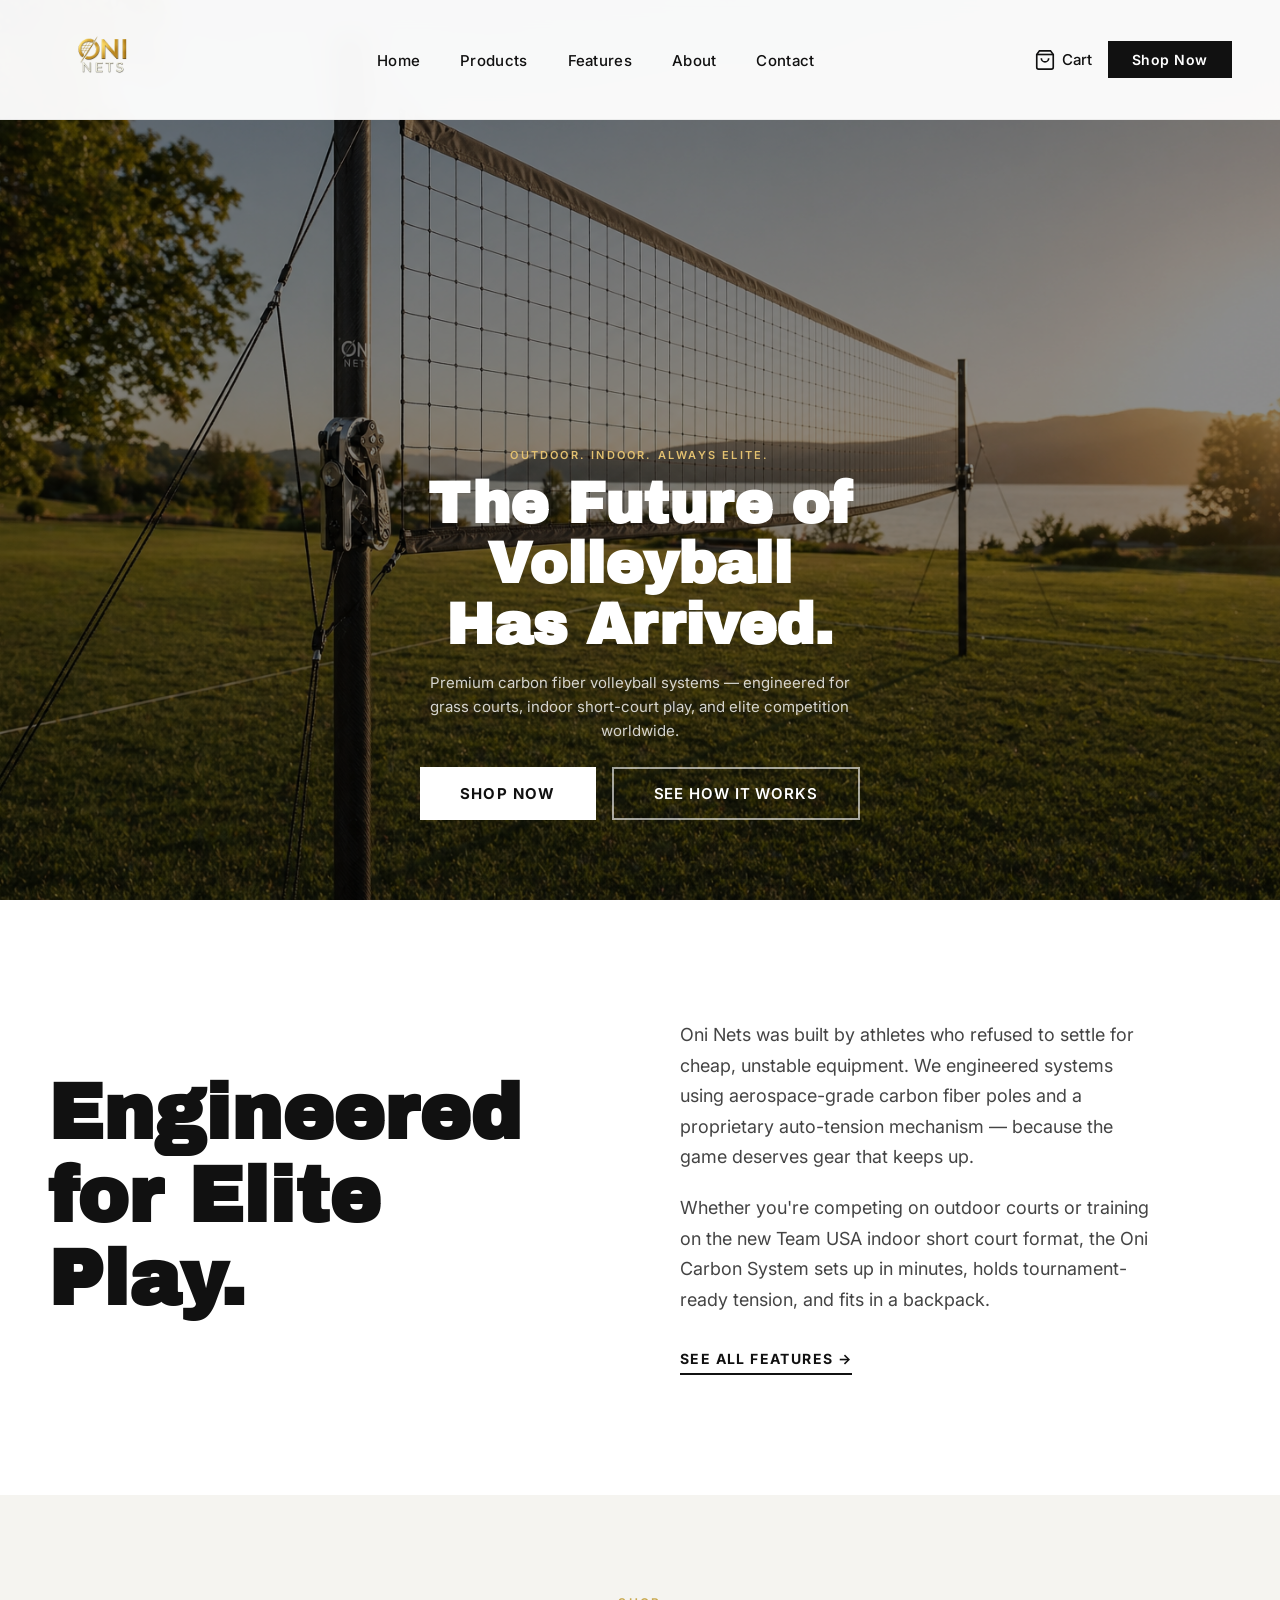
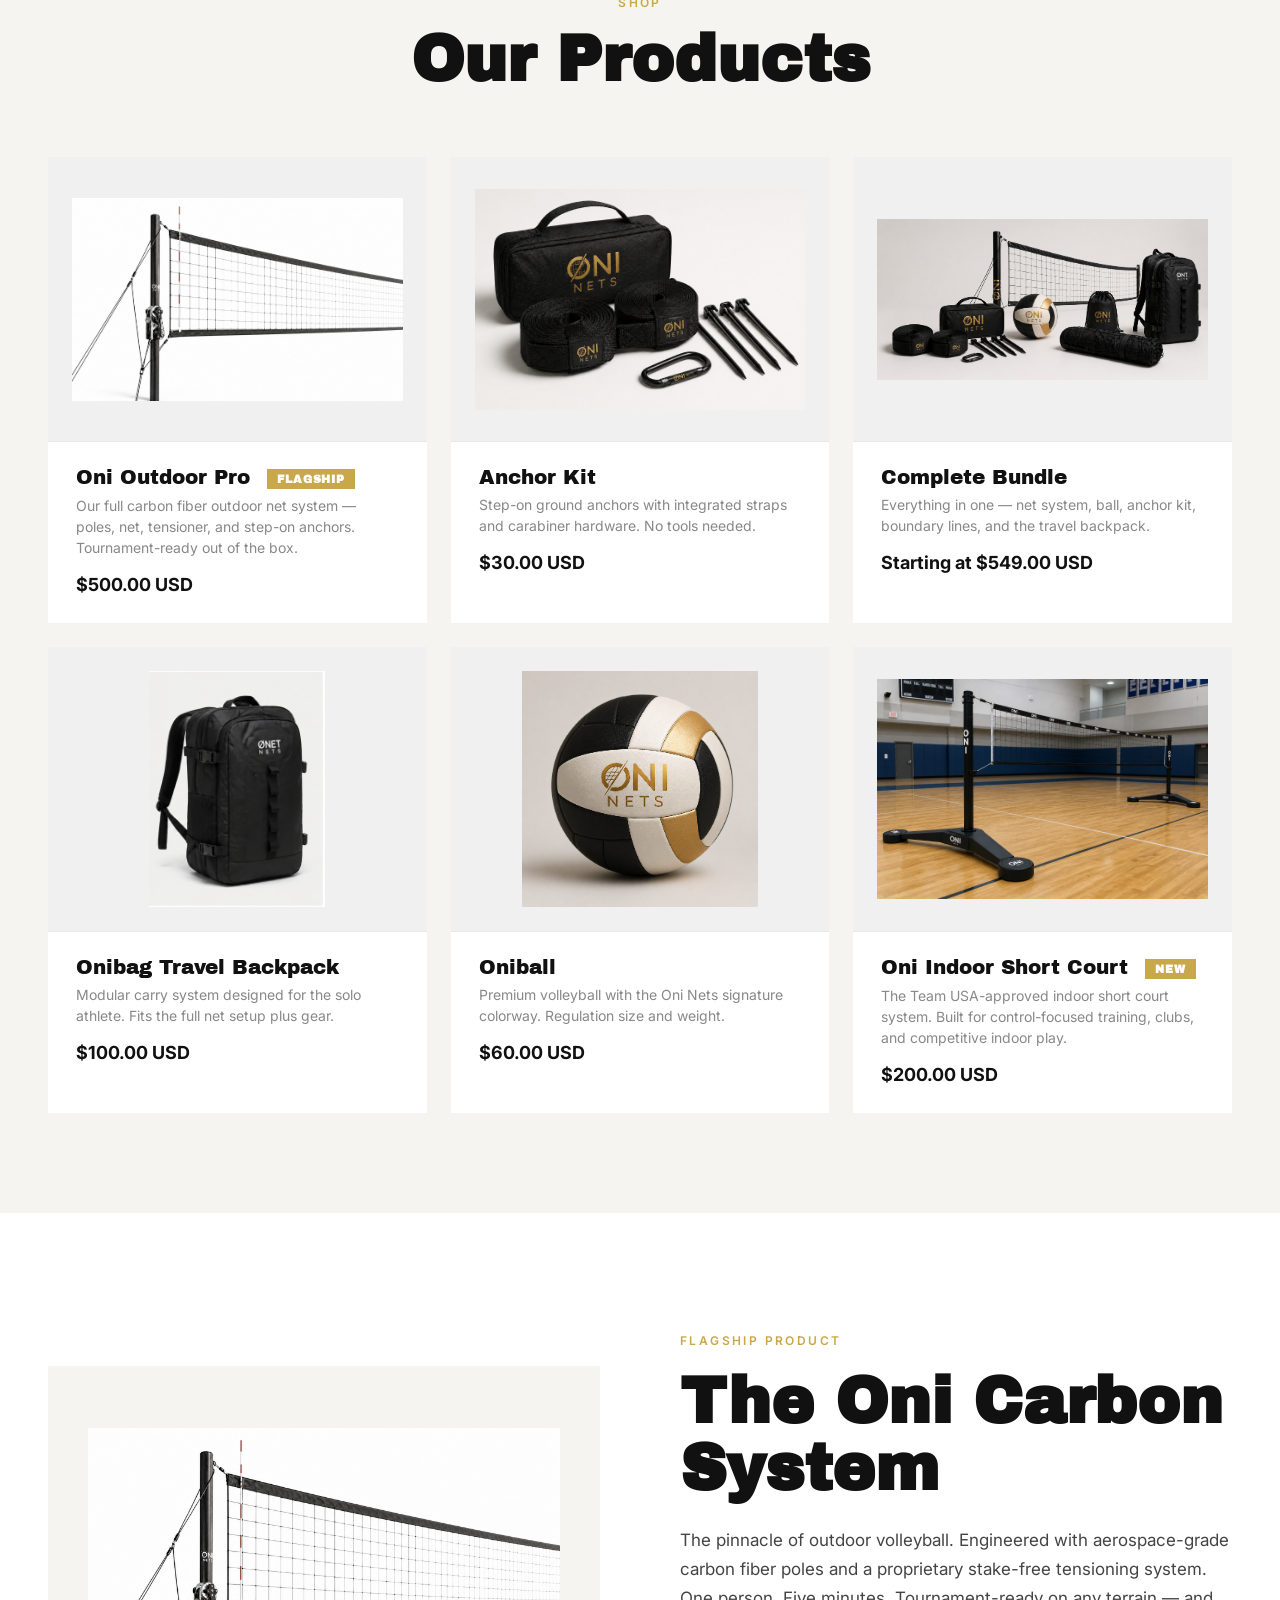
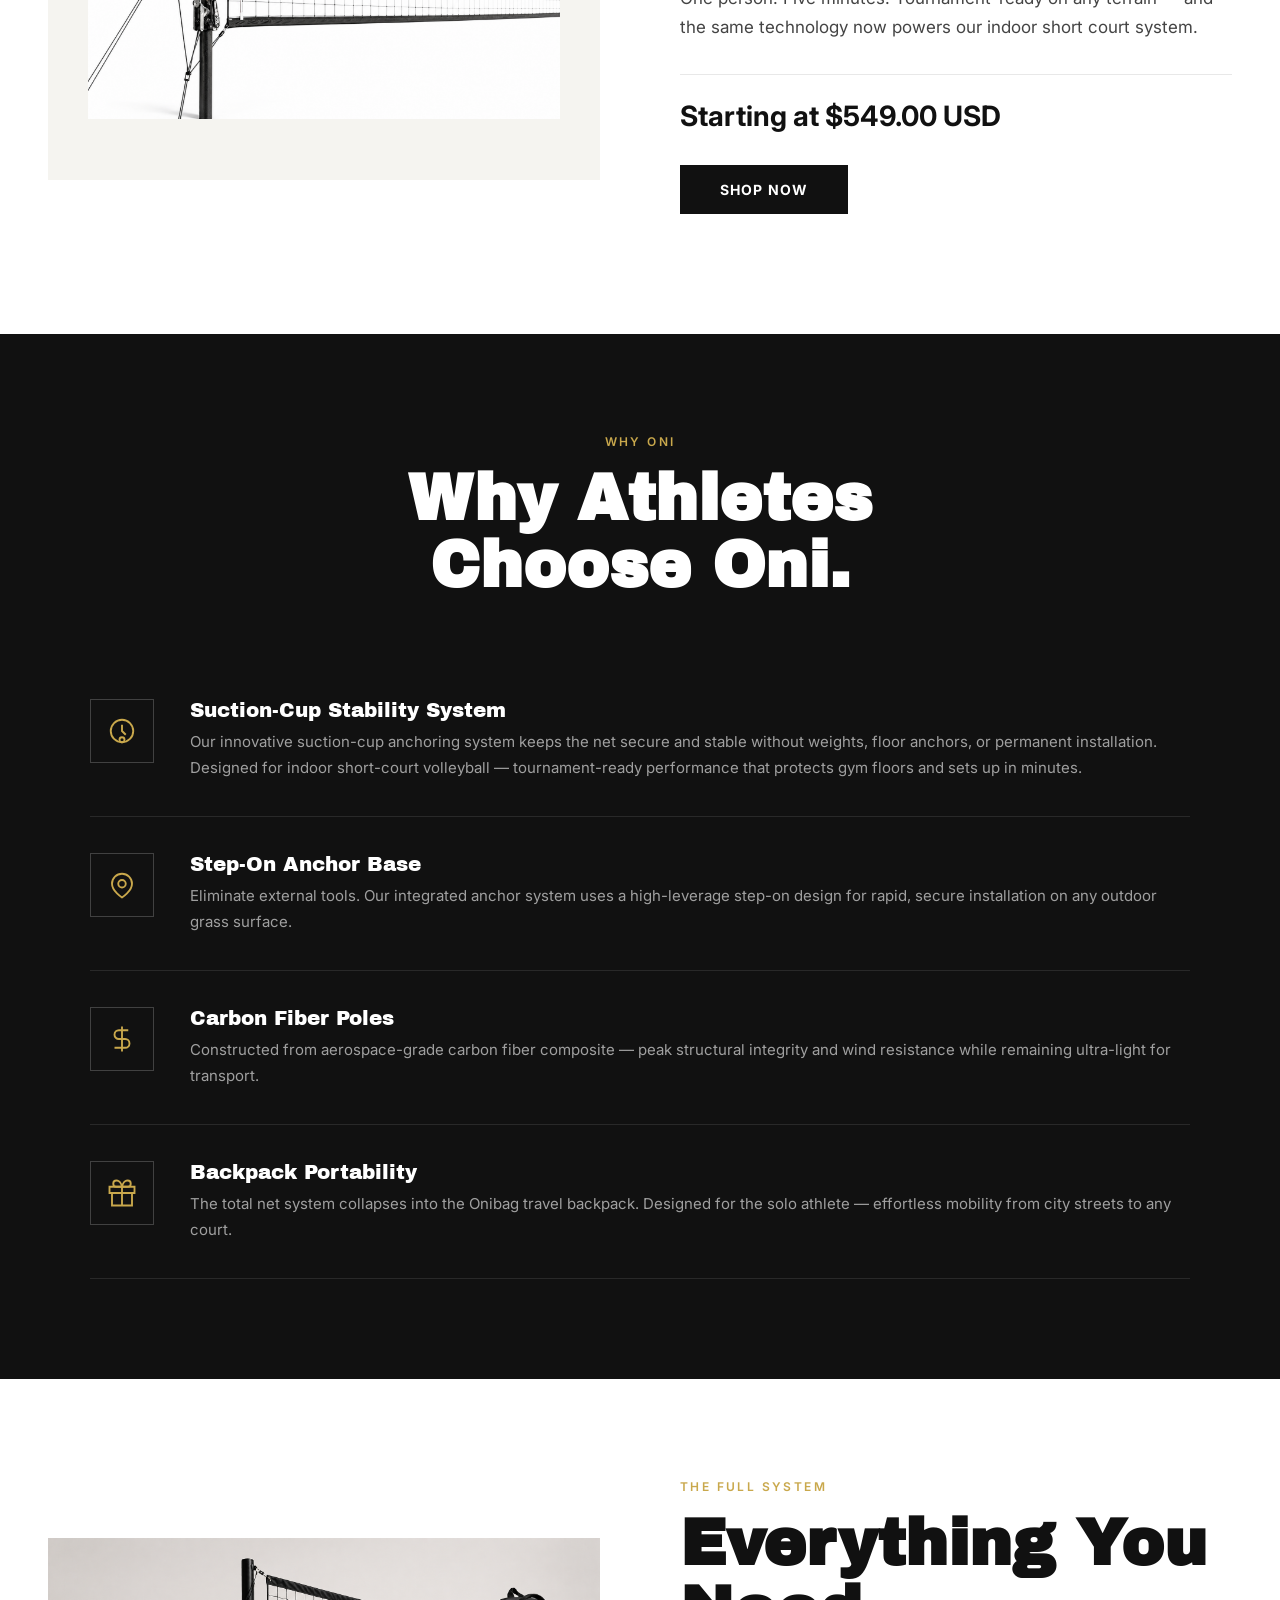
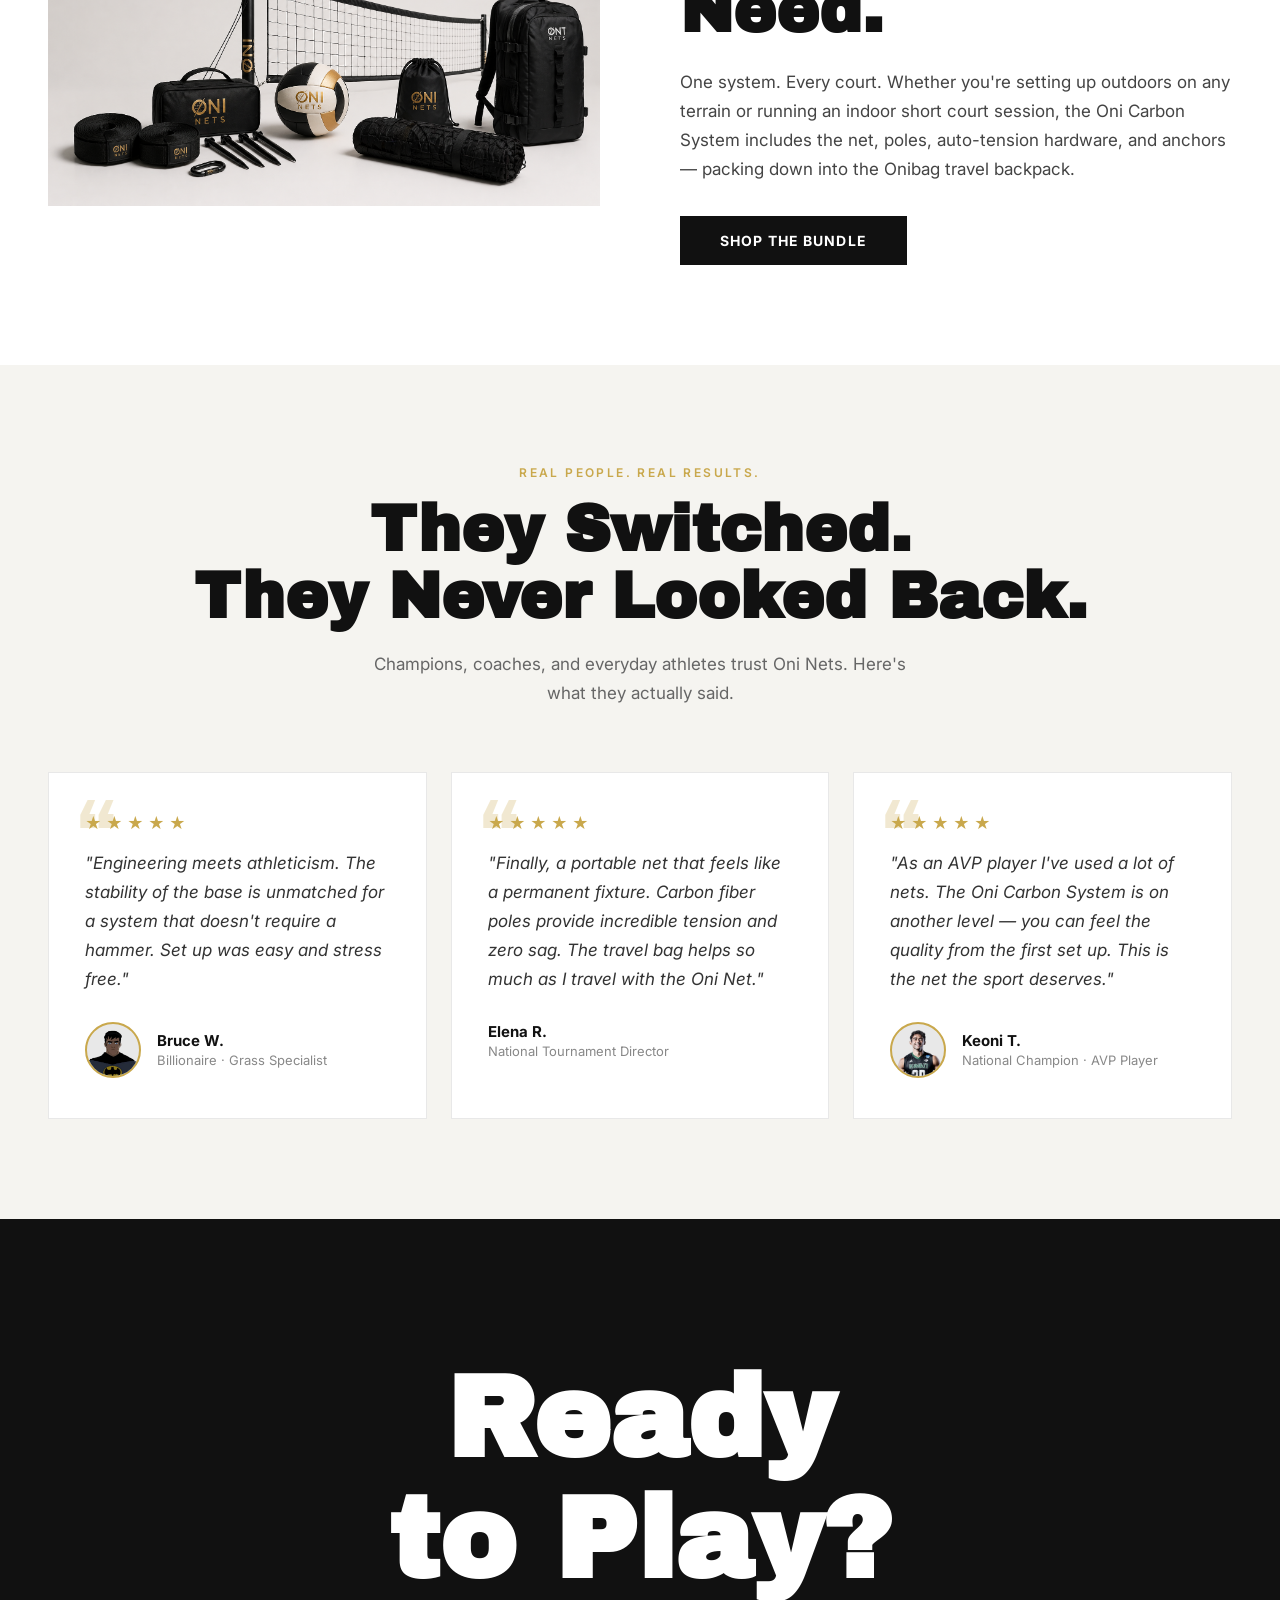
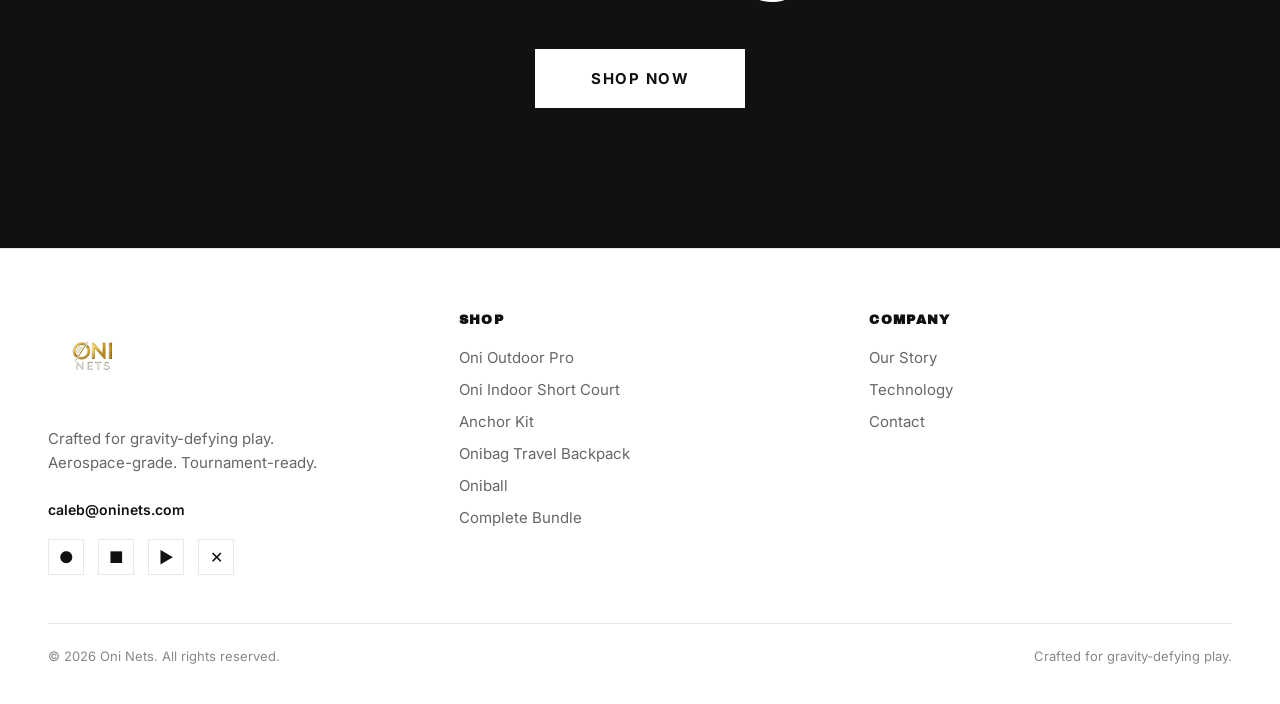
==== index.html @ f2344c0b "clean website upload" ====
<!DOCTYPE html>
<html lang="en">
<head>
  <meta charset="UTF-8" />
  <meta name="viewport" content="width=device-width, initial-scale=1.0" />
  <title>Oni Nets — Elite Volleyball Systems</title>
  <link rel="preconnect" href="https://fonts.googleapis.com" />
  <link rel="preconnect" href="https://fonts.gstatic.com" crossorigin />
  <link href="https://fonts.googleapis.com/css2?family=Archivo+Black&family=Inter:wght@400;500;600&display=swap" rel="stylesheet" />
  <style>
    *, *::before, *::after { box-sizing: border-box; margin: 0; padding: 0; }

    :root {
      --black: #111111;
      --white: #ffffff;
      --off-white: #f5f4f0;
      --gold: #c9a84c;
      --gold-light: #e2c070;
      --gray: #888888;
      --light-gray: #e8e8e8;
    }

    html { scroll-behavior: smooth; }

    body {
      font-family: 'Inter', sans-serif;
      background: var(--white);
      color: var(--black);
      overflow-x: hidden;
    }

    /* ── TYPOGRAPHY ── */
    .display {
      font-family: 'Archivo Black', sans-serif;
      line-height: 1.05;
      letter-spacing: 0em;
    }

    /* ── NAV ── */
    nav {
      position: fixed;
      top: 0; left: 0; right: 0;
      z-index: 100;
      display: flex;
      align-items: center;
      justify-content: space-between;
      padding: 0 48px;
      height: 120px;
      background: rgba(255,255,255,0.96);
      backdrop-filter: blur(12px);
      border-bottom: 1px solid rgba(0,0,0,0.06);
    }

    .nav-logo img {
      height: 110px;
      width: auto;
    }

    .nav-links {
      display: flex;
      gap: 40px;
      list-style: none;
    }

    .nav-links a {
      font-family: 'Inter', sans-serif;
      font-size: 15px;
      font-weight: 500;
      text-decoration: none;
      color: var(--black);
      letter-spacing: 0.02em;
      transition: color 0.2s;
    }

    .nav-links a:hover { color: var(--gold); }

    .nav-actions {
      display: flex;
      align-items: center;
      gap: 16px;
    }

    .nav-cta {
      display: inline-flex;
      align-items: center;
      justify-content: center;
      padding: 10px 24px;
      background: var(--black);
      color: var(--white);
      font-family: 'Inter', sans-serif;
      font-size: 14px;
      font-weight: 600;
      text-decoration: none;
      letter-spacing: 0.04em;
      transition: background 0.2s, color 0.2s;
    }

    .nav-cta:hover { background: var(--gold); color: var(--black); }

    /* ── HERO ── */
    .hero {
      position: relative;
      height: 100vh;
      min-height: 600px;
      display: flex;
      flex-direction: column;
      align-items: center;
      justify-content: flex-end;
      text-align: center;
      overflow: hidden;
      padding-bottom: 80px;
      padding-top: 20px;
    }

    .hero-bg {
      position: absolute;
      inset: 0;
      background-image: url('images/hero.png');
      background-size: cover;
      background-position: center 30%;
      filter: brightness(0.55);
    }

    .hero-content {
      position: relative;
      z-index: 2;
      padding: 0 24px;
      max-width: 900px;
    }

    .hero-eyebrow {
      font-family: 'Inter', sans-serif;
      font-size: 11px;
      font-weight: 600;
      letter-spacing: 0.2em;
      text-transform: uppercase;
      color: var(--gold-light);
      margin-bottom: 12px;
    }

    .hero-title {
      font-size: clamp(36px, 4.5vw, 64px);
      color: var(--white);
      margin-bottom: 16px;
      line-height: 1.05;
    }

    .hero-sub {
      font-size: 15px;
      color: rgba(255,255,255,0.8);
      font-weight: 400;
      max-width: 440px;
      margin: 0 auto 24px;
      line-height: 1.6;
    }

    .hero-cta {
      display: inline-flex;
      align-items: center;
      gap: 10px;
      padding: 15px 40px;
      background: var(--white);
      color: var(--black);
      font-family: 'Inter', sans-serif;
      font-size: 15px;
      font-weight: 700;
      text-decoration: none;
      letter-spacing: 0.08em;
      text-transform: uppercase;
      transition: background 0.2s, color 0.2s;
    }

    .hero-cta:hover { background: var(--gold); color: var(--white); }

    .hero-ctas {
      display: flex;
      gap: 16px;
      justify-content: center;
      flex-wrap: wrap;
    }

    .hero-cta-ghost {
      display: inline-flex;
      align-items: center;
      padding: 15px 40px;
      border: 2px solid rgba(255,255,255,0.6);
      color: var(--white);
      font-family: 'Inter', sans-serif;
      font-size: 15px;
      font-weight: 600;
      text-decoration: none;
      letter-spacing: 0.06em;
      text-transform: uppercase;
      transition: border-color 0.2s, background 0.2s;
    }

    .hero-cta-ghost:hover { border-color: var(--gold); background: rgba(201,168,76,0.15); }

    /* ── TAGLINE SECTION ── */
    .tagline-section {
      padding: 120px 48px;
      display: grid;
      grid-template-columns: 1fr 1fr;
      align-items: center;
      gap: 80px;
      max-width: 1400px;
      margin: 0 auto;
    }

    .tagline-title {
      font-size: clamp(48px, 6vw, 88px);
      line-height: 1.08;
    }

    .tagline-body {
      font-size: 18px;
      line-height: 1.7;
      color: #444;
      max-width: 480px;
    }

    .tagline-body p + p { margin-top: 20px; }

    .tagline-link {
      display: inline-flex;
      align-items: center;
      gap: 8px;
      margin-top: 32px;
      font-size: 14px;
      font-weight: 700;
      letter-spacing: 0.1em;
      text-transform: uppercase;
      color: var(--black);
      text-decoration: none;
      border-bottom: 2px solid var(--black);
      padding-bottom: 2px;
      transition: color 0.2s, border-color 0.2s;
    }

    .tagline-link:hover { color: var(--gold); border-color: var(--gold); }

    /* ── PRODUCT SHOWCASE ── */
    .products-section {
      background: var(--off-white);
      padding: 100px 48px;
    }

    .section-header {
      text-align: center;
      margin-bottom: 64px;
    }

    .section-label {
      font-size: 12px;
      font-weight: 600;
      letter-spacing: 0.2em;
      text-transform: uppercase;
      color: var(--gold);
      margin-bottom: 16px;
    }

    .section-title {
      font-size: clamp(36px, 5vw, 64px);
    }

    .products-grid {
      display: grid;
      grid-template-columns: repeat(3, 1fr);
      gap: 24px;
      max-width: 1200px;
      margin: 0 auto;
    }

    .product-card {
      background: var(--white);
      display: flex;
      flex-direction: column;
      text-decoration: none;
      color: var(--black);
      transition: box-shadow 0.3s;
      cursor: pointer;
    }

    .product-card:hover {
      box-shadow: 0 16px 48px rgba(0,0,0,0.13);
    }

    .product-img-wrap {
      aspect-ratio: 4/3;
      overflow: hidden;
      background: #f0f0f0;
      display: flex;
      align-items: center;
      justify-content: center;
      padding: 24px;
    }

    .product-img-wrap img {
      width: 100%;
      height: 100%;
      object-fit: contain;
    }

    .product-info {
      padding: 24px 28px 28px;
      border-top: 1px solid var(--light-gray);
    }

    .product-name {
      font-family: 'Archivo Black', sans-serif;
      font-size: 20px;
      margin-bottom: 6px;
    }

    .product-desc {
      font-size: 14px;
      color: var(--gray);
      line-height: 1.5;
      margin-bottom: 16px;
    }

    .product-price {
      font-size: 18px;
      font-weight: 700;
      color: var(--black);
    }

    .product-badge {
      display: inline-block;
      padding: 4px 10px;
      background: var(--gold);
      color: var(--white);
      font-size: 11px;
      font-weight: 700;
      letter-spacing: 0.08em;
      text-transform: uppercase;
      margin-left: 10px;
      vertical-align: middle;
    }

    /* ── FEATURED PRODUCT ── */
    .featured-section {
      padding: 120px 48px;
      max-width: 1400px;
      margin: 0 auto;
      display: grid;
      grid-template-columns: 1fr 1fr;
      gap: 80px;
      align-items: center;
    }

    .featured-img {
      width: 100%;
      aspect-ratio: 4/3;
      object-fit: contain;
      background: var(--off-white);
      padding: 40px;
    }

    .featured-label {
      font-size: 12px;
      font-weight: 600;
      letter-spacing: 0.2em;
      text-transform: uppercase;
      color: var(--gold);
      margin-bottom: 20px;
    }

    .featured-title {
      font-size: clamp(40px, 5vw, 72px);
      margin-bottom: 24px;
    }

    .featured-desc {
      font-size: 17px;
      line-height: 1.7;
      color: #444;
      margin-bottom: 32px;
    }

    .featured-price {
      font-size: 28px;
      font-weight: 700;
      margin-bottom: 32px;
      padding-top: 24px;
      border-top: 1px solid var(--light-gray);
    }

    .btn-primary {
      display: inline-flex;
      align-items: center;
      justify-content: center;
      padding: 16px 40px;
      background: var(--black);
      color: var(--white);
      font-family: 'Inter', sans-serif;
      font-size: 14px;
      font-weight: 700;
      text-decoration: none;
      letter-spacing: 0.08em;
      text-transform: uppercase;
      transition: background 0.2s, color 0.2s;
    }

    .btn-primary:hover { background: var(--gold); color: var(--black); }

    /* ── FEATURES ── */
    .features-section {
      background: var(--black);
      padding: 100px 48px;
    }

    .features-grid {
      max-width: 1100px;
      margin: 0 auto;
    }

    .features-section .section-header { margin-bottom: 64px; }
    .features-section .section-title { color: var(--white); }
    .features-section .section-label { color: var(--gold); }

    .feature-item {
      display: grid;
      grid-template-columns: 72px 1fr;
      gap: 28px;
      align-items: start;
      padding: 36px 0;
      border-bottom: 1px solid rgba(255,255,255,0.1);
    }

    .feature-item:first-child { border-top: 1px solid rgba(255,255,255,0.1); }

    .feature-icon {
      width: 64px;
      height: 64px;
      display: flex;
      align-items: center;
      justify-content: center;
      border: 1px solid rgba(255,255,255,0.2);
      flex-shrink: 0;
    }

    .feature-icon svg {
      width: 30px;
      height: 30px;
      stroke: var(--gold);
      fill: none;
      stroke-width: 1.5;
    }

    .feature-text { display: flex; flex-direction: column; gap: 8px; }

    .feature-name {
      font-family: 'Archivo Black', sans-serif;
      font-size: 20px;
      color: var(--white);
      line-height: 1.1;
    }

    .feature-desc {
      font-size: 15px;
      color: rgba(255,255,255,0.6);
      line-height: 1.7;
    }

    /* ── GEAR SPREAD ── */
    .gear-section {
      padding: 100px 48px;
      max-width: 1400px;
      margin: 0 auto;
      display: grid;
      grid-template-columns: 1fr 1fr;
      gap: 80px;
      align-items: center;
    }

    .gear-text .section-label { margin-bottom: 16px; }

    .gear-title {
      font-size: clamp(40px, 5vw, 64px);
      margin-bottom: 24px;
    }

    .gear-desc {
      font-size: 17px;
      line-height: 1.7;
      color: #444;
      margin-bottom: 32px;
    }

    .gear-img {
      width: 100%;
      object-fit: contain;
    }

    /* ── ENDORSEMENTS ── */
    .endorsements-section {
      background: var(--off-white);
      padding: 100px 48px;
    }

    .endorsements-grid {
      display: grid;
      grid-template-columns: repeat(3, 1fr);
      gap: 24px;
      max-width: 1200px;
      margin: 0 auto;
    }

    .endorsement-card {
      background: var(--white);
      padding: 40px 36px;
      border: 1px solid var(--light-gray);
      position: relative;
    }

    .endorsement-card::before {
      content: '\201C';
      font-family: 'Archivo Black', sans-serif;
      font-size: 80px;
      line-height: 1;
      color: var(--gold);
      opacity: 0.25;
      position: absolute;
      top: 16px;
      left: 28px;
    }

    .endorsement-stars {
      display: flex;
      gap: 4px;
      margin-bottom: 16px;
    }

    .endorsement-stars span {
      color: var(--gold);
      font-size: 16px;
    }

    .endorsement-quote {
      font-size: 17px;
      font-style: italic;
      line-height: 1.7;
      color: #333;
      margin-bottom: 28px;
    }

    .endorsement-meta {
      display: flex;
      align-items: center;
      gap: 16px;
    }

    .endorsement-avatar {
      width: 56px;
      height: 56px;
      border-radius: 50%;
      object-fit: cover;
      object-position: top center;
      background: var(--light-gray);
      flex-shrink: 0;
      border: 2px solid var(--gold);
    }

    .endorsement-name {
      font-size: 15px;
      font-weight: 700;
    }

    .endorsement-title {
      font-size: 13px;
      color: var(--gray);
      margin-top: 2px;
    }

    /* ── CTA BANNER ── */
    .cta-section {
      background: var(--black);
      padding: 140px 48px;
      text-align: center;
    }

    .cta-title {
      font-size: clamp(56px, 9vw, 120px);
      color: var(--white);
      margin-bottom: 48px;
      line-height: 1.05;
    }

    .btn-cta {
      display: inline-flex;
      align-items: center;
      justify-content: center;
      padding: 20px 56px;
      background: var(--white);
      color: var(--black);
      font-family: 'Inter', sans-serif;
      font-size: 15px;
      font-weight: 700;
      text-decoration: none;
      letter-spacing: 0.1em;
      text-transform: uppercase;
      transition: background 0.2s, color 0.2s;
    }

    .btn-cta:hover { background: var(--gold); color: var(--white); }

    /* ── FOOTER ── */
    footer {
      background: var(--white);
      padding: 64px 48px 40px;
      border-top: 1px solid var(--light-gray);
    }

    .footer-inner {
      max-width: 1200px;
      margin: 0 auto;
      display: grid;
      grid-template-columns: 1fr 1fr 1fr;
      gap: 48px;
    }

    .footer-logo img { height: 90px; margin-bottom: 20px; }

    .footer-tagline {
      font-size: 15px;
      color: #666;
      line-height: 1.6;
      margin-bottom: 24px;
    }

    .footer-email {
      font-size: 14px;
      font-weight: 600;
      color: var(--black);
      text-decoration: none;
    }

    .footer-email:hover { color: var(--gold); }

    .footer-socials {
      display: flex;
      gap: 14px;
      margin-top: 20px;
    }

    .footer-socials a {
      width: 36px;
      height: 36px;
      border: 1px solid var(--light-gray);
      display: flex;
      align-items: center;
      justify-content: center;
      text-decoration: none;
      color: var(--black);
      font-size: 16px;
      transition: background 0.2s, color 0.2s;
    }

    .footer-socials a:hover { background: var(--black); color: var(--white); }

    .footer-col h4 {
      font-family: 'Archivo Black', sans-serif;
      font-size: 13px;
      letter-spacing: 0.1em;
      text-transform: uppercase;
      margin-bottom: 20px;
    }

    .footer-col ul {
      list-style: none;
      display: flex;
      flex-direction: column;
      gap: 12px;
    }

    .footer-col ul a {
      font-size: 15px;
      color: #666;
      text-decoration: none;
      transition: color 0.2s;
    }

    .footer-col ul a:hover { color: var(--black); }

    .footer-bottom {
      max-width: 1200px;
      margin: 48px auto 0;
      padding-top: 24px;
      border-top: 1px solid var(--light-gray);
      font-size: 13px;
      color: var(--gray);
      display: flex;
      justify-content: space-between;
      align-items: center;
    }

    /* ── MOBILE ── */
    @media (max-width: 768px) {
      nav { padding: 0 20px; }
      .nav-links { display: none; }

      .tagline-section,
      .featured-section,
      .gear-section {
        grid-template-columns: 1fr;
        gap: 40px;
        padding: 72px 24px;
      }

      .products-section,
      .endorsements-section,
      .features-section,
      .cta-section { padding: 72px 24px; }

      .products-grid,
      .endorsements-grid { grid-template-columns: 1fr; gap: 16px; }

      .feature-item { grid-template-columns: 1fr; gap: 16px; }
      .feature-icon { width: 48px; height: 48px; }
      .hero-ctas { flex-direction: column; align-items: center; }

      .footer-inner { grid-template-columns: 1fr; gap: 32px; }
      footer { padding: 48px 24px 32px; }
      .footer-bottom { flex-direction: column; gap: 8px; text-align: center; }
    }

    @media (min-width: 769px) and (max-width: 1024px) {
      .products-grid { grid-template-columns: repeat(2, 1fr); }
      .endorsements-grid { grid-template-columns: repeat(2, 1fr); }
    }
  </style>
</head>
<body>

  <!-- NAV -->
  <nav>
    <a class="nav-logo" href="#home">
      <img src="images/main-logo.png" alt="Oni Nets" />
    </a>
    <ul class="nav-links">
      <li><a href="#home">Home</a></li>
      <li><a href="#products">Products</a></li>
      <li><a href="#features">Features</a></li>
      <li><a href="#about">About</a></li>
      <li><a href="#contact">Contact</a></li>
    </ul>
    <div class="nav-actions">
      <a href="cart.html" class="cart-icon" style="position:relative;display:inline-flex;align-items:center;gap:6px;text-decoration:none;color:var(--black);font-size:15px;font-weight:500;">
        <svg width="22" height="22" viewBox="0 0 24 24" fill="none" stroke="currentColor" stroke-width="1.8"><path d="M6 2L3 6v14a2 2 0 002 2h14a2 2 0 002-2V6l-3-4z"/><line x1="3" y1="6" x2="21" y2="6"/><path d="M16 10a4 4 0 01-8 0"/></svg>
        Cart
        <span id="cart-badge" style="position:absolute;top:-8px;right:-10px;background:var(--gold);color:#fff;border-radius:50%;width:18px;height:18px;font-size:11px;font-weight:700;display:none;align-items:center;justify-content:center;">0</span>
      </a>
      <a href="#products" class="nav-cta">Shop Now</a>
    </div>
  </nav>

  <!-- HERO -->
  <section class="hero" id="home">
    <div class="hero-bg"></div>
    <div class="hero-content">
      <p class="hero-eyebrow">Outdoor. Indoor. Always Elite.</p>
      <h1 class="hero-title display">The Future of<br>Volleyball<br>Has Arrived.</h1>
      <p class="hero-sub">Premium carbon fiber volleyball systems — engineered for grass courts, indoor short-court play, and elite competition worldwide.</p>
      <div class="hero-ctas">
        <a href="#products" class="hero-cta">Shop Now</a>
        <a href="#features" class="hero-cta-ghost">See How It Works</a>
      </div>
    </div>
  </section>

  <!-- TAGLINE -->
  <section class="tagline-section" id="about">
    <h2 class="tagline-title display">Engineered<br>for Elite<br>Play.</h2>
    <div class="tagline-body">
      <p>Oni Nets was built by athletes who refused to settle for cheap, unstable equipment. We engineered systems using aerospace-grade carbon fiber poles and a proprietary auto-tension mechanism — because the game deserves gear that keeps up.</p>
      <p>Whether you're competing on outdoor courts or training on the new Team USA indoor short court format, the Oni Carbon System sets up in minutes, holds tournament-ready tension, and fits in a backpack.</p>
      <a href="#features" class="tagline-link">See All Features →</a>
    </div>
  </section>

  <!-- PRODUCTS -->
  <section class="products-section" id="products">
    <div class="section-header">
      <p class="section-label">Shop</p>
      <h2 class="section-title display">Our Products</h2>
    </div>
    <div class="products-grid">

      <a class="product-card" href="products/outdoor-pro.html">
        <div class="product-img-wrap">
          <img src="images/net-white.png" alt="Oni Outdoor Pro Net System" />
        </div>
        <div class="product-info">
          <div class="product-name">Oni Outdoor Pro <span class="product-badge">Flagship</span></div>
          <p class="product-desc">Our full carbon fiber outdoor net system — poles, net, tensioner, and step-on anchors. Tournament-ready out of the box.</p>
          <div class="product-price">$500.00 USD</div>
        </div>
      </a>

      <a class="product-card" href="products/anchor-kit.html">
        <div class="product-img-wrap">
          <img src="images/anchor-kit.png" alt="Oni Anchor Kit" />
        </div>
        <div class="product-info">
          <div class="product-name">Anchor Kit</div>
          <p class="product-desc">Step-on ground anchors with integrated straps and carabiner hardware. No tools needed.</p>
          <div class="product-price">$30.00 USD</div>
        </div>
      </a>

      <a class="product-card" href="products/complete-bundle.html">
        <div class="product-img-wrap">
          <img src="images/gear-spread.png" alt="Full Oni Gear Set" />
        </div>
        <div class="product-info">
          <div class="product-name">Complete Bundle</div>
          <p class="product-desc">Everything in one — net system, ball, anchor kit, boundary lines, and the travel backpack.</p>
          <div class="product-price">Starting at $549.00 USD</div>
        </div>
      </a>

      <a class="product-card" href="products/onibag.html">
        <div class="product-img-wrap">
          <img src="images/backpack.png" alt="Onibag Travel Backpack" />
        </div>
        <div class="product-info">
          <div class="product-name">Onibag Travel Backpack</div>
          <p class="product-desc">Modular carry system designed for the solo athlete. Fits the full net setup plus gear.</p>
          <div class="product-price">$100.00 USD</div>
        </div>
      </a>

      <a class="product-card" href="products/oniball.html">
        <div class="product-img-wrap">
          <img src="images/ball.png" alt="Oniball Volleyball" />
        </div>
        <div class="product-info">
          <div class="product-name">Oniball</div>
          <p class="product-desc">Premium volleyball with the Oni Nets signature colorway. Regulation size and weight.</p>
          <div class="product-price">$60.00 USD</div>
        </div>
      </a>

      <a class="product-card" href="products/indoor-short-court.html">
        <div class="product-img-wrap">
          <img src="images/indoor.png" alt="Oni Indoor Short Court System" />
        </div>
        <div class="product-info">
          <div class="product-name">Oni Indoor Short Court <span class="product-badge">New</span></div>
          <p class="product-desc">The Team USA-approved indoor short court system. Built for control-focused training, clubs, and competitive indoor play.</p>
          <div class="product-price">$200.00 USD</div>
        </div>
      </a>

    </div>
  </section>

  <!-- FEATURED PRODUCT -->
  <section class="featured-section">
    <img class="featured-img" src="images/net-white.png" alt="Oni Carbon System" />
    <div>
      <p class="featured-label">Flagship Product</p>
      <h2 class="featured-title display">The Oni Carbon System</h2>
      <p class="featured-desc">The pinnacle of outdoor volleyball. Engineered with aerospace-grade carbon fiber poles and a proprietary stake-free tensioning system. One person. Five minutes. Tournament-ready on any terrain — and the same technology now powers our indoor short court system.</p>
      <div class="featured-price">Starting at $549.00 USD</div>
      <a href="#products" class="btn-primary">Shop Now</a>
    </div>
  </section>

  <!-- FEATURES -->
  <section class="features-section" id="features">
    <div class="features-grid">
      <div class="section-header">
        <p class="section-label">Why Oni</p>
        <h2 class="section-title display">Why Athletes<br>Choose Oni.</h2>
      </div>

      <div class="feature-item">
        <div class="feature-icon">
          <svg viewBox="0 0 24 24"><circle cx="12" cy="12" r="9"/><path d="M12 7v5l3 3"/><circle cx="12" cy="19" r="2"/></svg>
        </div>
        <div class="feature-text">
          <div class="feature-name">Suction-Cup Stability System</div>
          <div class="feature-desc">Our innovative suction-cup anchoring system keeps the net secure and stable without weights, floor anchors, or permanent installation. Designed for indoor short-court volleyball — tournament-ready performance that protects gym floors and sets up in minutes.</div>
        </div>
      </div>

      <div class="feature-item">
        <div class="feature-icon">
          <svg viewBox="0 0 24 24"><path d="M12 22s-8-5-8-11a8 8 0 0116 0c0 6-8 11-8 11z"/><circle cx="12" cy="11" r="3"/></svg>
        </div>
        <div class="feature-text">
          <div class="feature-name">Step-On Anchor Base</div>
          <div class="feature-desc">Eliminate external tools. Our integrated anchor system uses a high-leverage step-on design for rapid, secure installation on any outdoor grass surface.</div>
        </div>
      </div>

      <div class="feature-item">
        <div class="feature-icon">
          <svg viewBox="0 0 24 24"><line x1="12" y1="2" x2="12" y2="22"/><path d="M17 5H9.5a3.5 3.5 0 100 7h5a3.5 3.5 0 110 7H6"/></svg>
        </div>
        <div class="feature-text">
          <div class="feature-name">Carbon Fiber Poles</div>
          <div class="feature-desc">Constructed from aerospace-grade carbon fiber composite — peak structural integrity and wind resistance while remaining ultra-light for transport.</div>
        </div>
      </div>

      <div class="feature-item">
        <div class="feature-icon">
          <svg viewBox="0 0 24 24"><path d="M20 12V22H4V12"/><path d="M22 7H2v5h20V7z"/><path d="M12 22V7"/><path d="M12 7H7.5a2.5 2.5 0 110-5C11 2 12 7 12 7z"/><path d="M12 7h4.5a2.5 2.5 0 100-5C13 2 12 7 12 7z"/></svg>
        </div>
        <div class="feature-text">
          <div class="feature-name">Backpack Portability</div>
          <div class="feature-desc">The total net system collapses into the Onibag travel backpack. Designed for the solo athlete — effortless mobility from city streets to any court.</div>
        </div>
      </div>

    </div>
  </section>

  <!-- GEAR SPREAD -->
  <section class="gear-section">
    <img class="gear-img" src="images/gear-spread.png" alt="Full Oni Nets Gear Spread" />
    <div class="gear-text">
      <p class="section-label">The Full System</p>
      <h2 class="gear-title display">Everything You Need.</h2>
      <p class="gear-desc">One system. Every court. Whether you're setting up outdoors on any terrain or running an indoor short court session, the Oni Carbon System includes the net, poles, auto-tension hardware, and anchors — packing down into the Onibag travel backpack.</p>
      <a href="#products" class="btn-primary">Shop the Bundle</a>
    </div>
  </section>

  <!-- ENDORSEMENTS -->
  <section class="endorsements-section">
    <div class="section-header">
      <p class="section-label">Real People. Real Results.</p>
      <h2 class="section-title display">They Switched.<br>They Never Looked Back.</h2>
      <p style="font-size:17px; color:#666; max-width:560px; margin:20px auto 0; line-height:1.7;">Champions, coaches, and everyday athletes trust Oni Nets. Here's what they actually said.</p>
    </div>
    <div class="endorsements-grid">

      <div class="endorsement-card">
        <div class="endorsement-stars"><span>★</span><span>★</span><span>★</span><span>★</span><span>★</span></div>
        <p class="endorsement-quote">"Engineering meets athleticism. The stability of the base is unmatched for a system that doesn't require a hammer. Set up was easy and stress free."</p>
        <div class="endorsement-meta">
          <img class="endorsement-avatar" src="images/bruce.png" alt="Bruce W." />
          <div>
            <div class="endorsement-name">Bruce W.</div>
            <div class="endorsement-title">Billionaire · Grass Specialist</div>
          </div>
        </div>
      </div>

      <div class="endorsement-card">
        <div class="endorsement-stars"><span>★</span><span>★</span><span>★</span><span>★</span><span>★</span></div>
        <p class="endorsement-quote">"Finally, a portable net that feels like a permanent fixture. Carbon fiber poles provide incredible tension and zero sag. The travel bag helps so much as I travel with the Oni Net."</p>
        <div class="endorsement-meta">
          <div>
            <div class="endorsement-name">Elena R.</div>
            <div class="endorsement-title">National Tournament Director</div>
          </div>
        </div>
      </div>

      <div class="endorsement-card">
        <div class="endorsement-stars"><span>★</span><span>★</span><span>★</span><span>★</span><span>★</span></div>
        <p class="endorsement-quote">"As an AVP player I've used a lot of nets. The Oni Carbon System is on another level — you can feel the quality from the first set up. This is the net the sport deserves."</p>
        <div class="endorsement-meta">
          <img class="endorsement-avatar" src="images/keoni.png" alt="Keoni T." />
          <div>
            <div class="endorsement-name">Keoni T.</div>
            <div class="endorsement-title">National Champion · AVP Player</div>
          </div>
        </div>
      </div>

    </div>
  </section>

  <!-- CTA BANNER -->
  <section class="cta-section" id="contact">
    <h2 class="cta-title display">Ready<br>to Play?</h2>
    <a href="#products" class="btn-cta">Shop Now</a>
  </section>

  <!-- FOOTER -->
  <footer>
    <div class="footer-inner">
      <div>
        <div class="footer-logo">
          <img src="images/main-logo.png" alt="Oni Nets" />
        </div>
        <p class="footer-tagline">Crafted for gravity-defying play.<br>Aerospace-grade. Tournament-ready.</p>
        <a href="mailto:caleb@oninets.com" class="footer-email">caleb@oninets.com</a>
        <div class="footer-socials">
          <a href="#" title="Instagram">&#9679;</a>
          <a href="#" title="TikTok">&#9632;</a>
          <a href="#" title="YouTube">&#9654;</a>
          <a href="#" title="X / Twitter">&#10005;</a>
        </div>
      </div>

      <div class="footer-col">
        <h4>Shop</h4>
        <ul>
          <li><a href="products/outdoor-pro.html">Oni Outdoor Pro</a></li>
          <li><a href="products/indoor-short-court.html">Oni Indoor Short Court</a></li>
          <li><a href="products/anchor-kit.html">Anchor Kit</a></li>
          <li><a href="products/onibag.html">Onibag Travel Backpack</a></li>
          <li><a href="products/oniball.html">Oniball</a></li>
          <li><a href="products/complete-bundle.html">Complete Bundle</a></li>
        </ul>
      </div>

      <div class="footer-col">
        <h4>Company</h4>
        <ul>
          <li><a href="#about">Our Story</a></li>
          <li><a href="#features">Technology</a></li>
          <li><a href="mailto:caleb@oninets.com">Contact</a></li>
        </ul>
      </div>
    </div>

    <div class="footer-bottom">
      <span>© 2026 Oni Nets. All rights reserved.</span>
      <span>Crafted for gravity-defying play.</span>
    </div>
  </footer>

  <script src="js/cart.js"></script>
  <script>document.addEventListener('DOMContentLoaded', () => Cart.updateBadge());</script>
</body>
</html>
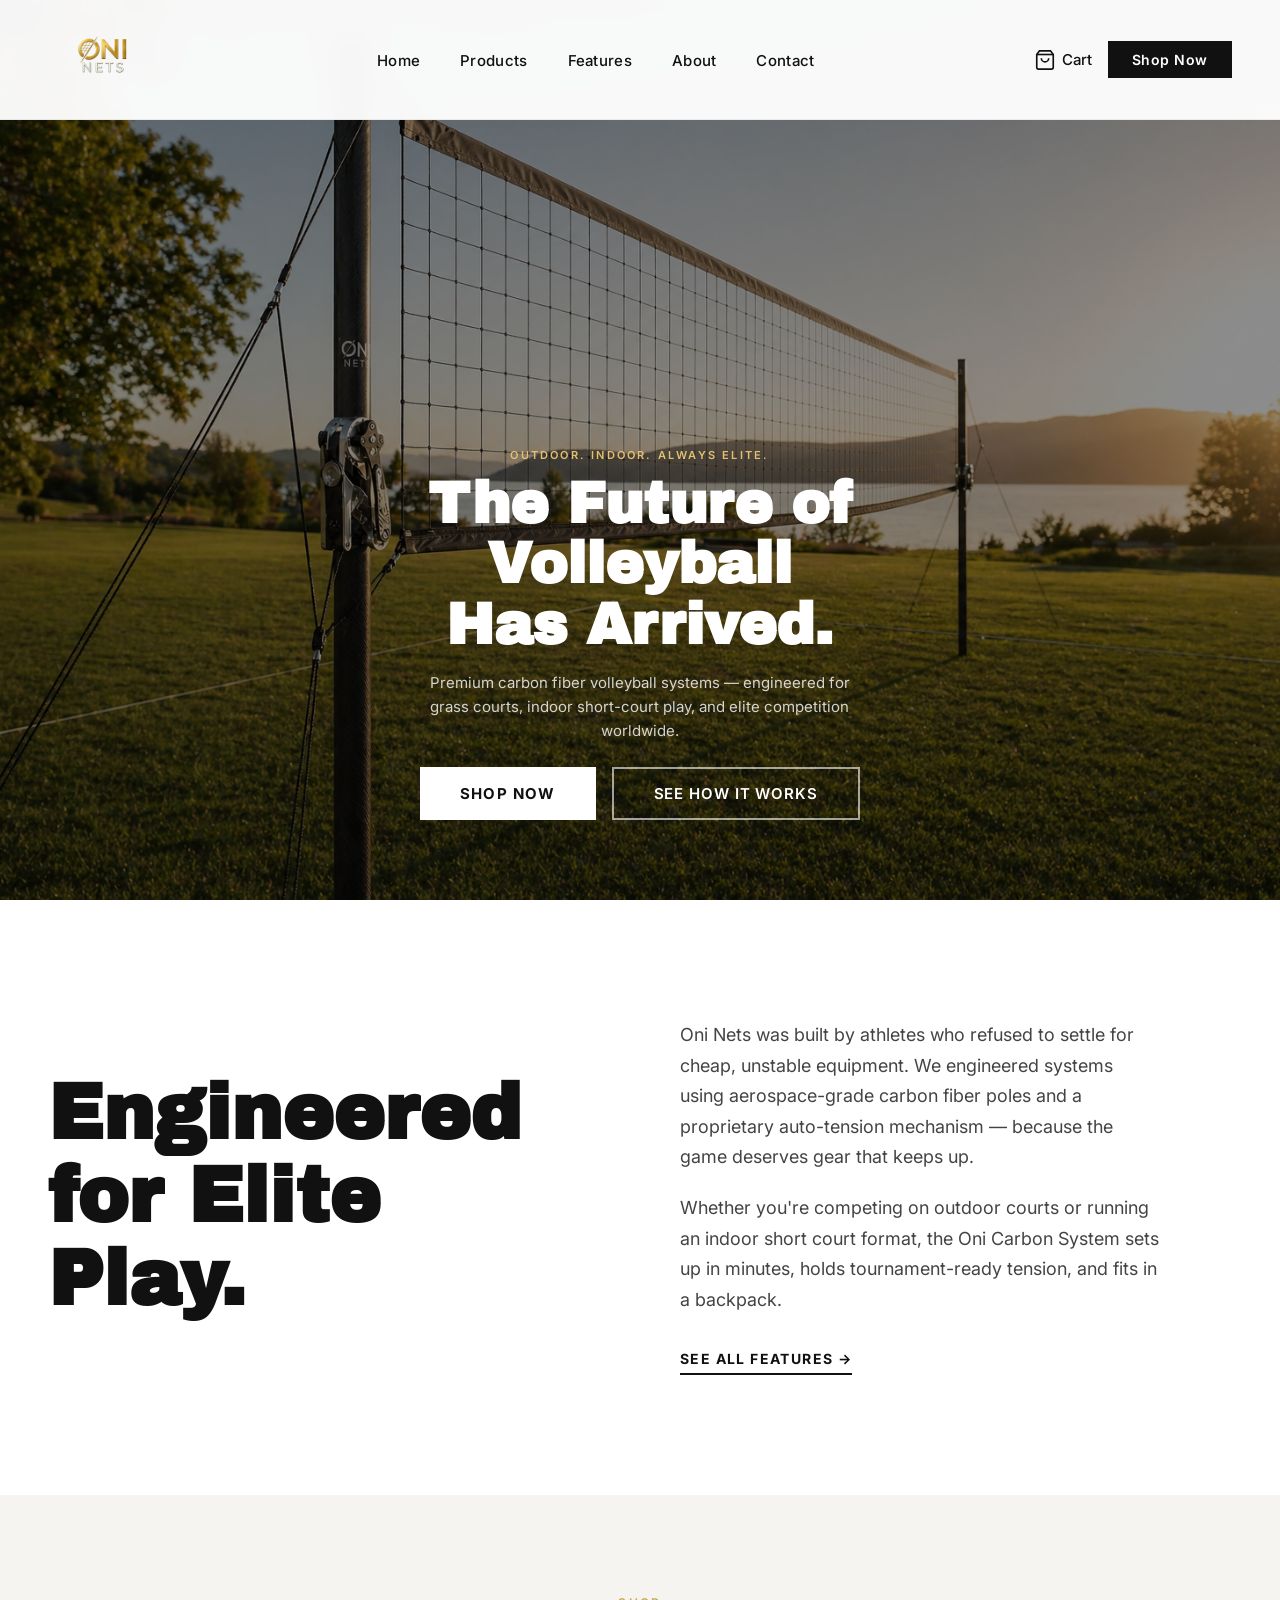
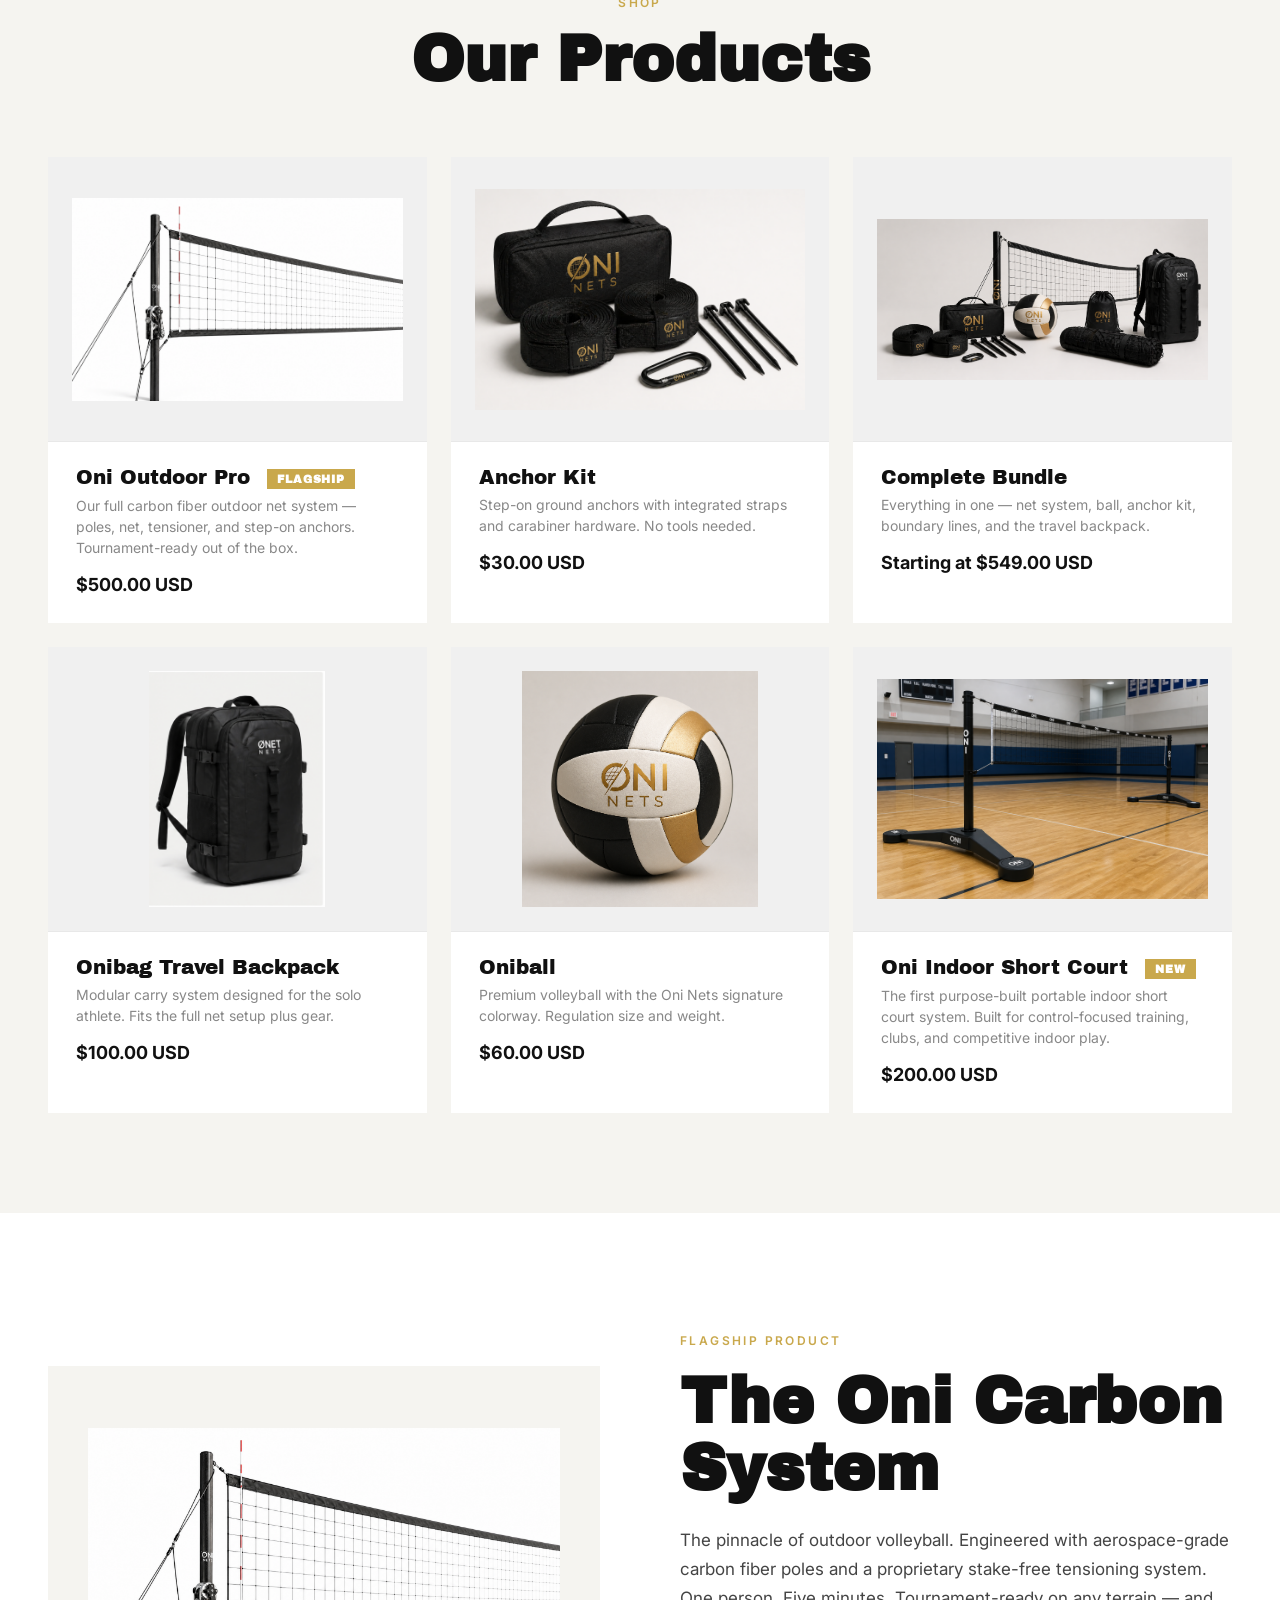
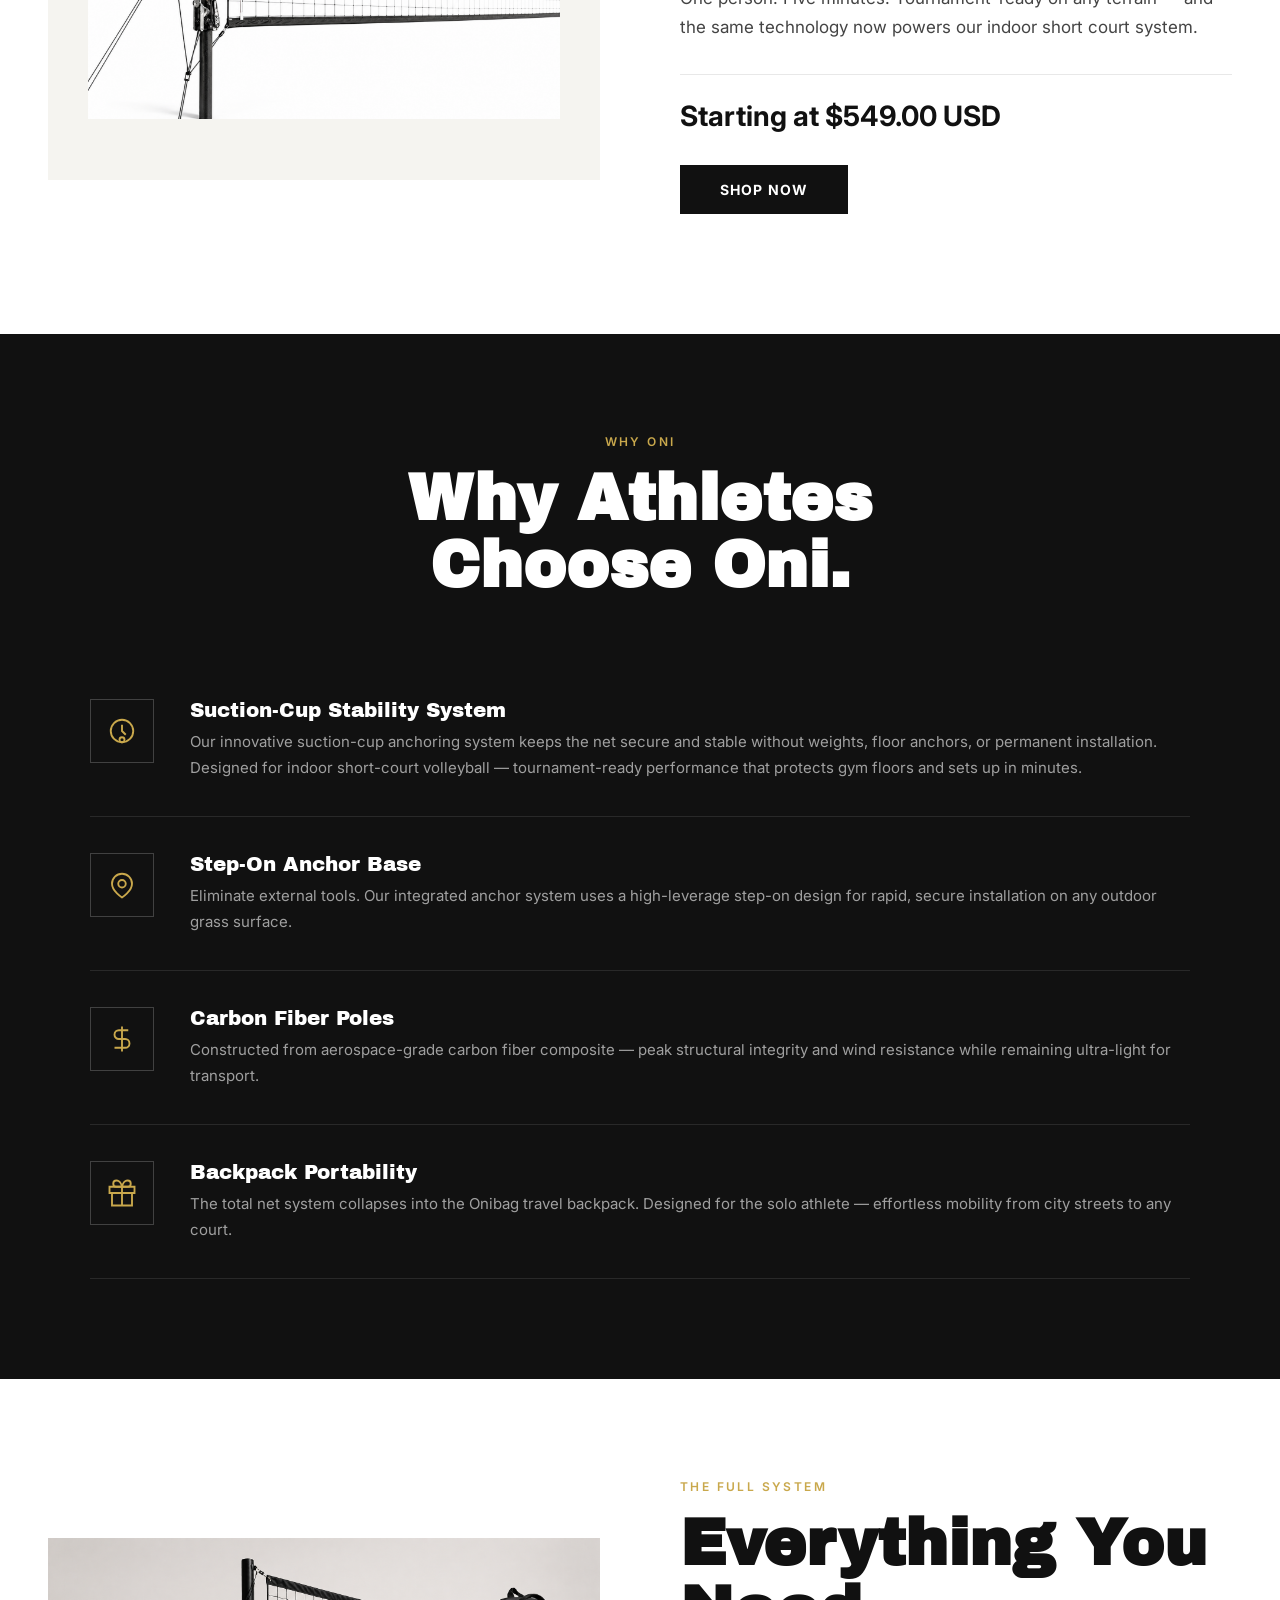
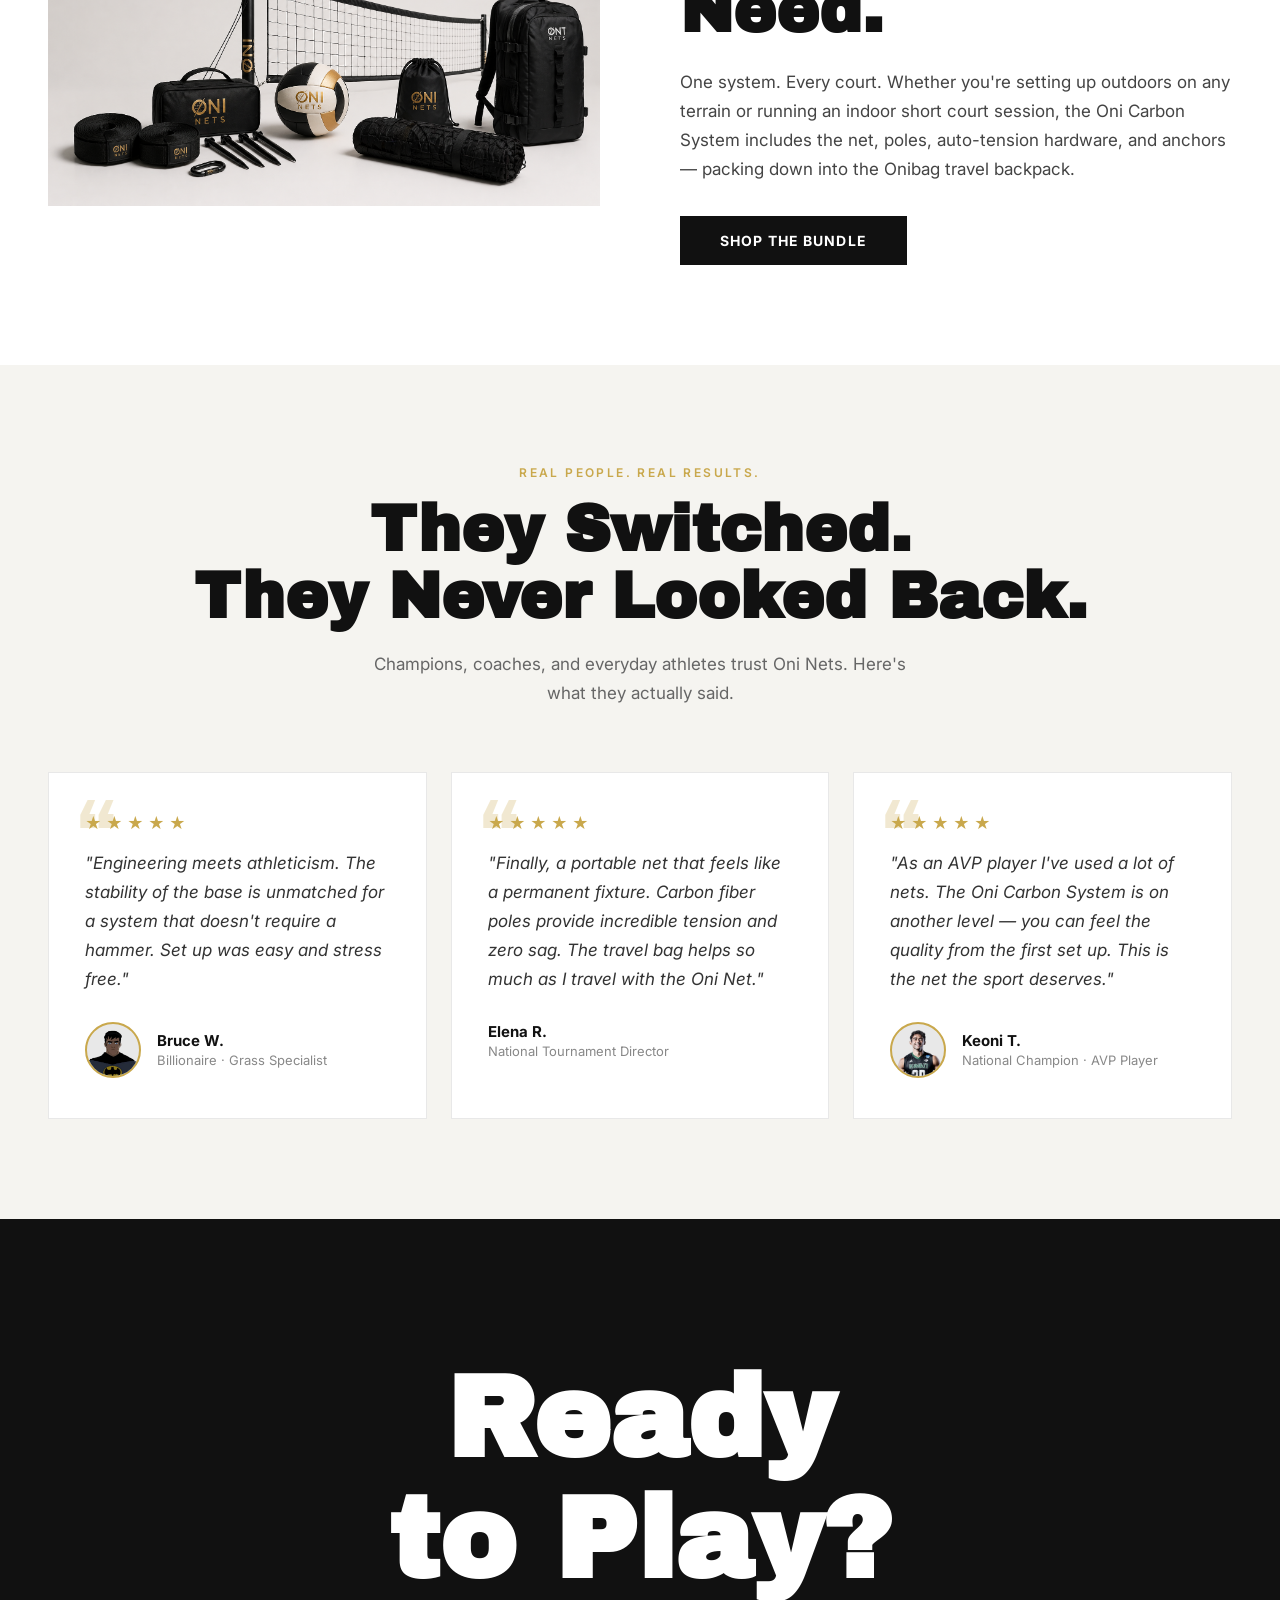
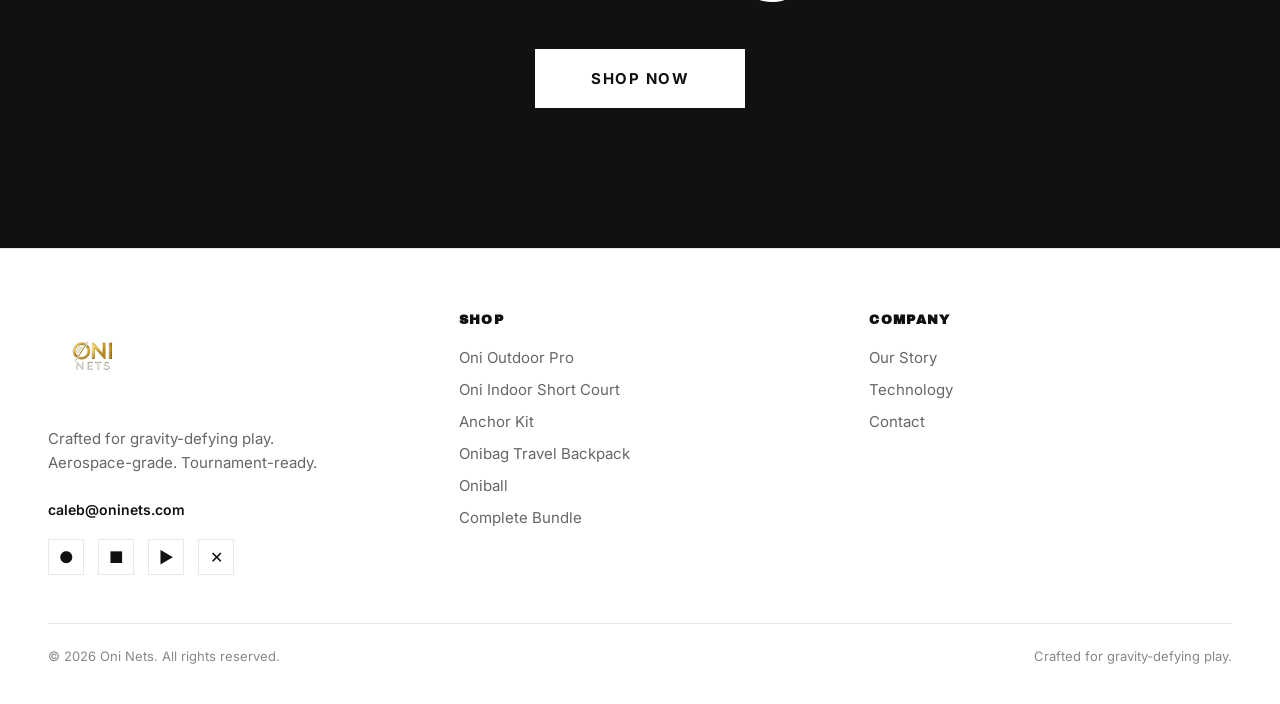
==== commit 997c7664: "rm "/Users/calebcooper/Documents/oni-nets clean/.git/index.lock" git add -A git commit -m "Remove Te" ====
--- a/index.html
+++ b/index.html
@@ -1,6 +1,22 @@
 <!DOCTYPE html>
 <html lang="en">
 <head>
+<!-- Google Tag Manager -->
+<script>(function(w,d,s,l,i){w[l]=w[l]||[];w[l].push({'gtm.start':
+new Date().getTime(),event:'gtm.js'});var f=d.getElementsByTagName(s)[0],
+j=d.createElement(s),dl=l!='dataLayer'?'&l='+l:'';j.async=true;j.src=
+'https://www.googletagmanager.com/gtm.js?id='+i+dl;f.parentNode.insertBefore(j,f);
+})(window,document,'script','dataLayer','GTM-PHPZX2M5');</script>
+<!-- End Google Tag Manager -->
+<!-- Google tag (gtag.js) -->
+<script async src="https://www.googletagmanager.com/gtag/js?id=G-G3CRYL9ZQN"></script>
+<script>
+  window.dataLayer = window.dataLayer || [];
+  function gtag(){dataLayer.push(arguments);}
+  gtag('js', new Date());
+
+  gtag('config', 'G-G3CRYL9ZQN');
+</script>
   <meta charset="UTF-8" />
   <meta name="viewport" content="width=device-width, initial-scale=1.0" />
   <title>Oni Nets — Elite Volleyball Systems</title>
@@ -732,6 +748,10 @@
   </style>
 </head>
 <body>
+<!-- Google Tag Manager (noscript) -->
+<noscript><iframe src="https://www.googletagmanager.com/ns.html?id=GTM-PHPZX2M5"
+height="0" width="0" style="display:none;visibility:hidden"></iframe></noscript>
+<!-- End Google Tag Manager (noscript) -->
 
   <!-- NAV -->
   <nav>
@@ -774,7 +794,7 @@
     <h2 class="tagline-title display">Engineered<br>for Elite<br>Play.</h2>
     <div class="tagline-body">
       <p>Oni Nets was built by athletes who refused to settle for cheap, unstable equipment. We engineered systems using aerospace-grade carbon fiber poles and a proprietary auto-tension mechanism — because the game deserves gear that keeps up.</p>
-      <p>Whether you're competing on outdoor courts or training on the new Team USA indoor short court format, the Oni Carbon System sets up in minutes, holds tournament-ready tension, and fits in a backpack.</p>
+      <p>Whether you're competing on outdoor courts or running an indoor short court format, the Oni Carbon System sets up in minutes, holds tournament-ready tension, and fits in a backpack.</p>
       <a href="#features" class="tagline-link">See All Features →</a>
     </div>
   </section>
@@ -848,7 +868,7 @@
         </div>
         <div class="product-info">
           <div class="product-name">Oni Indoor Short Court <span class="product-badge">New</span></div>
-          <p class="product-desc">The Team USA-approved indoor short court system. Built for control-focused training, clubs, and competitive indoor play.</p>
+          <p class="product-desc">The first purpose-built portable indoor short court system. Built for control-focused training, clubs, and competitive indoor play.</p>
           <div class="product-price">$200.00 USD</div>
         </div>
       </a>
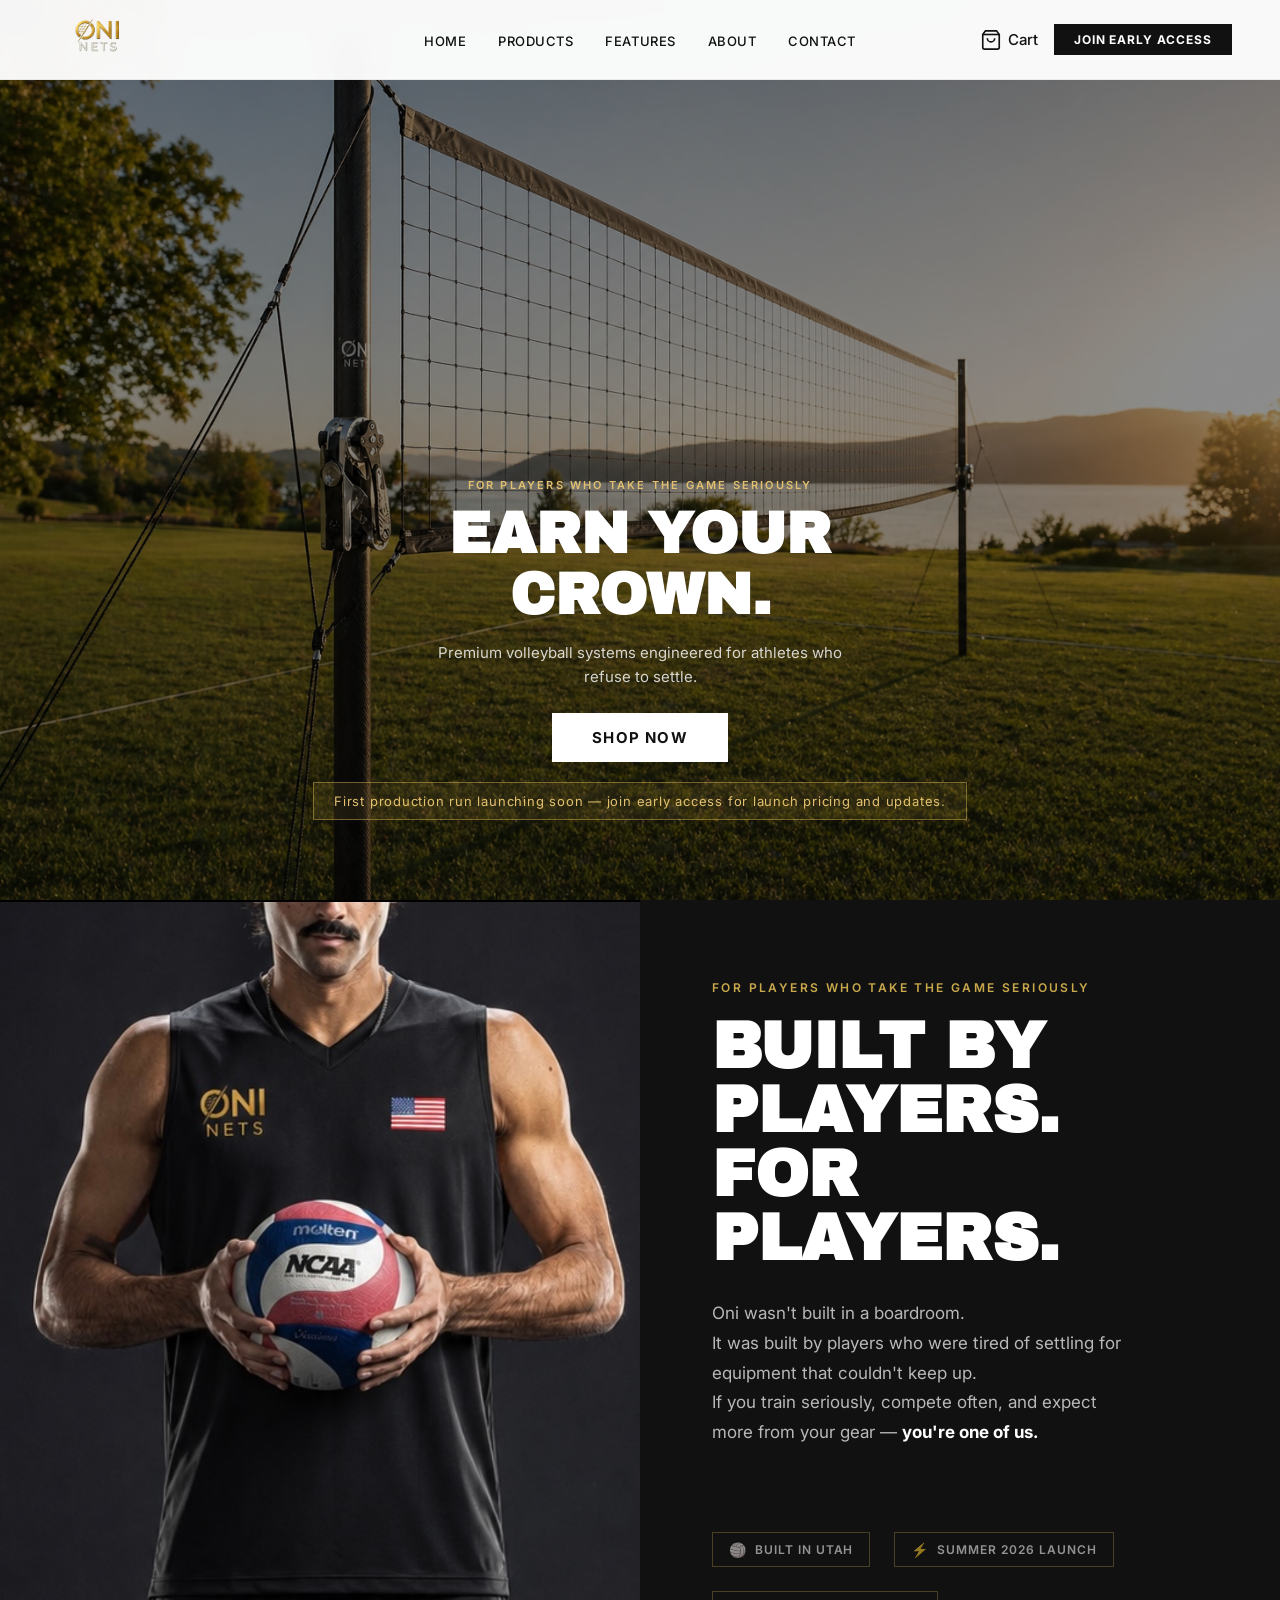
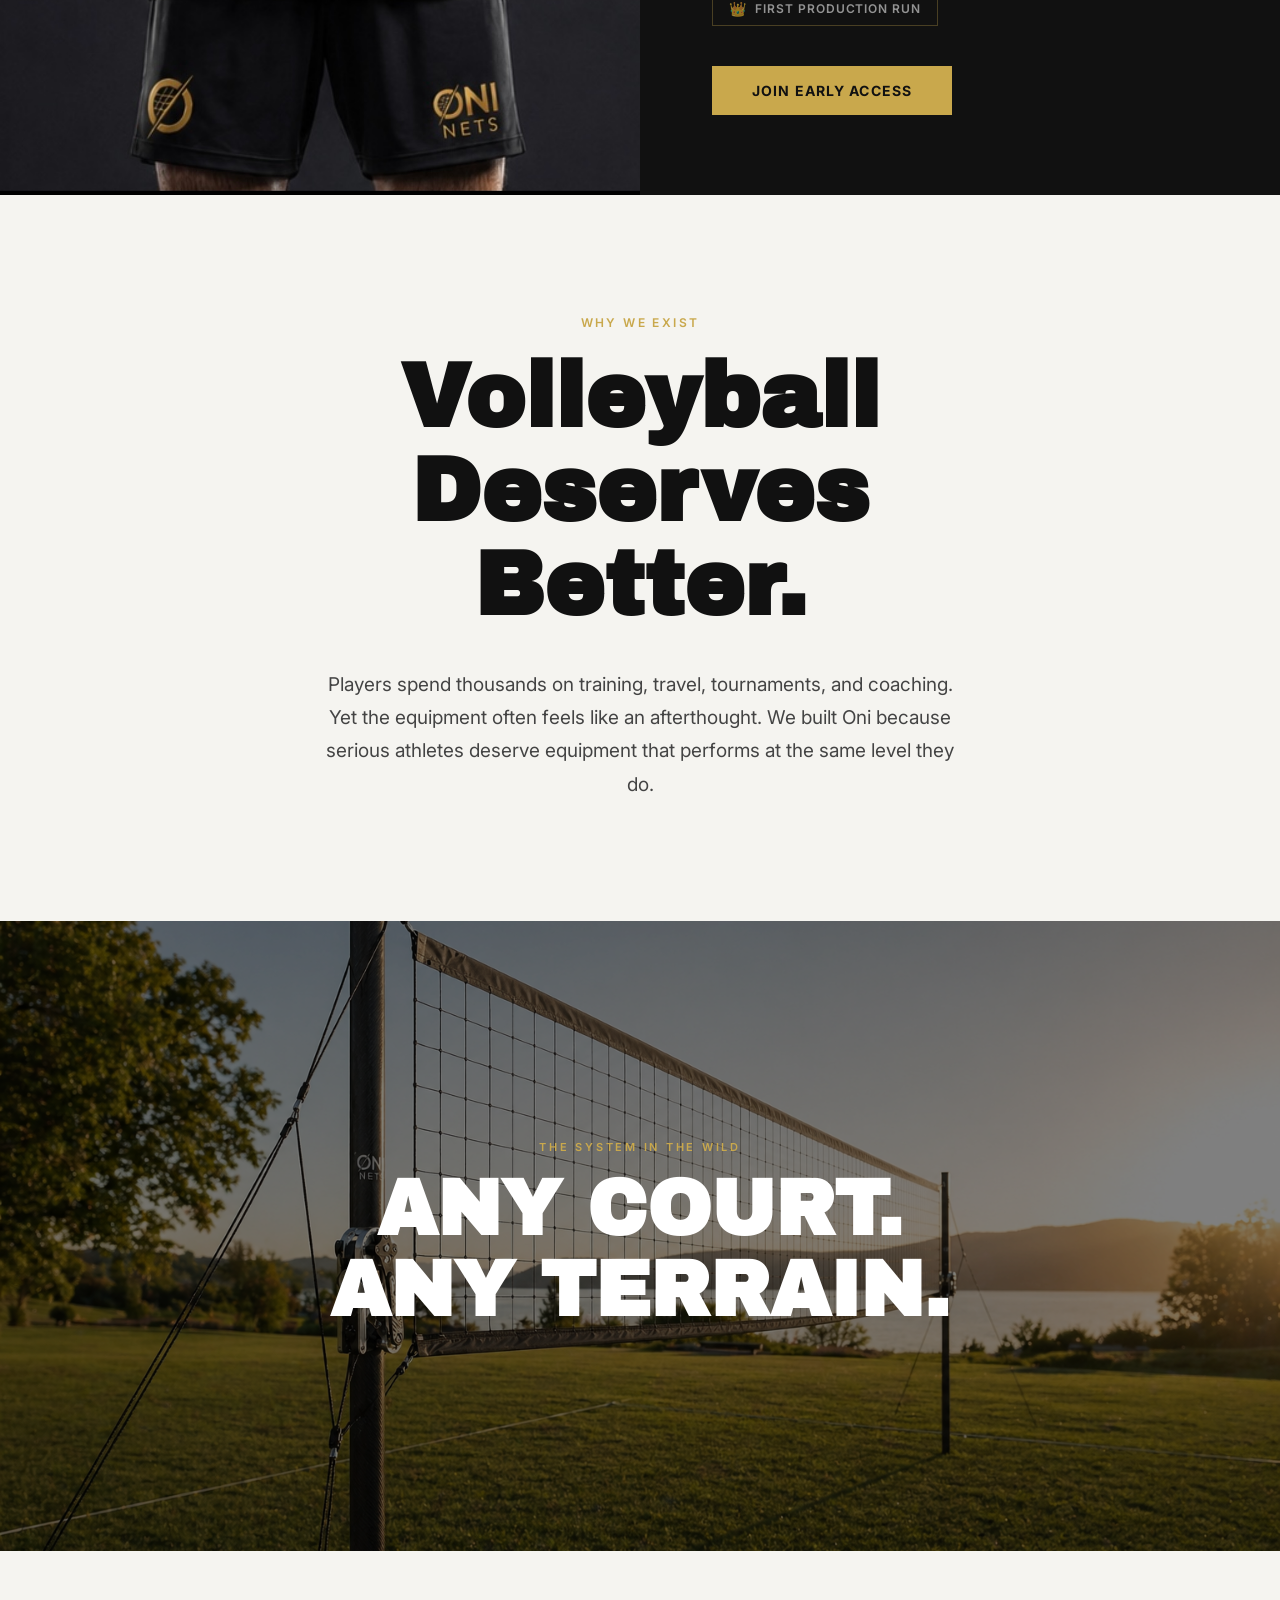
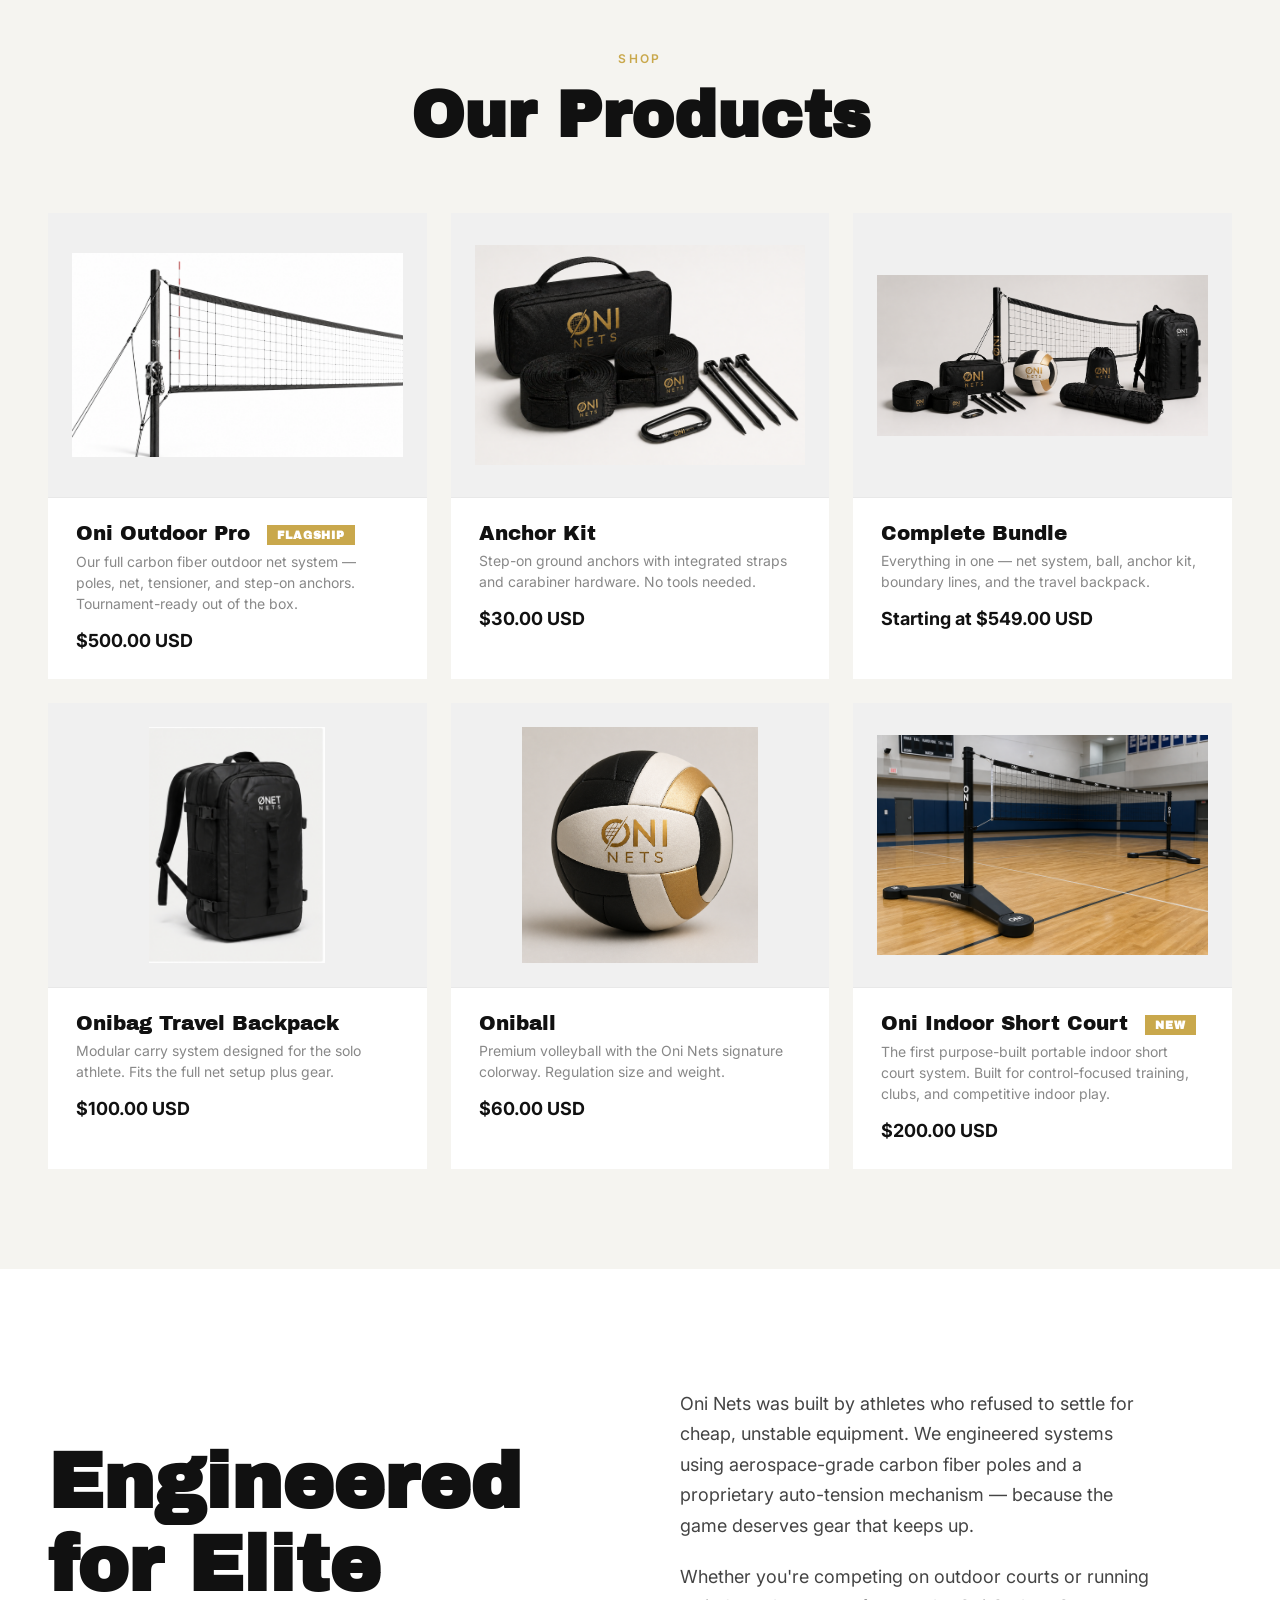
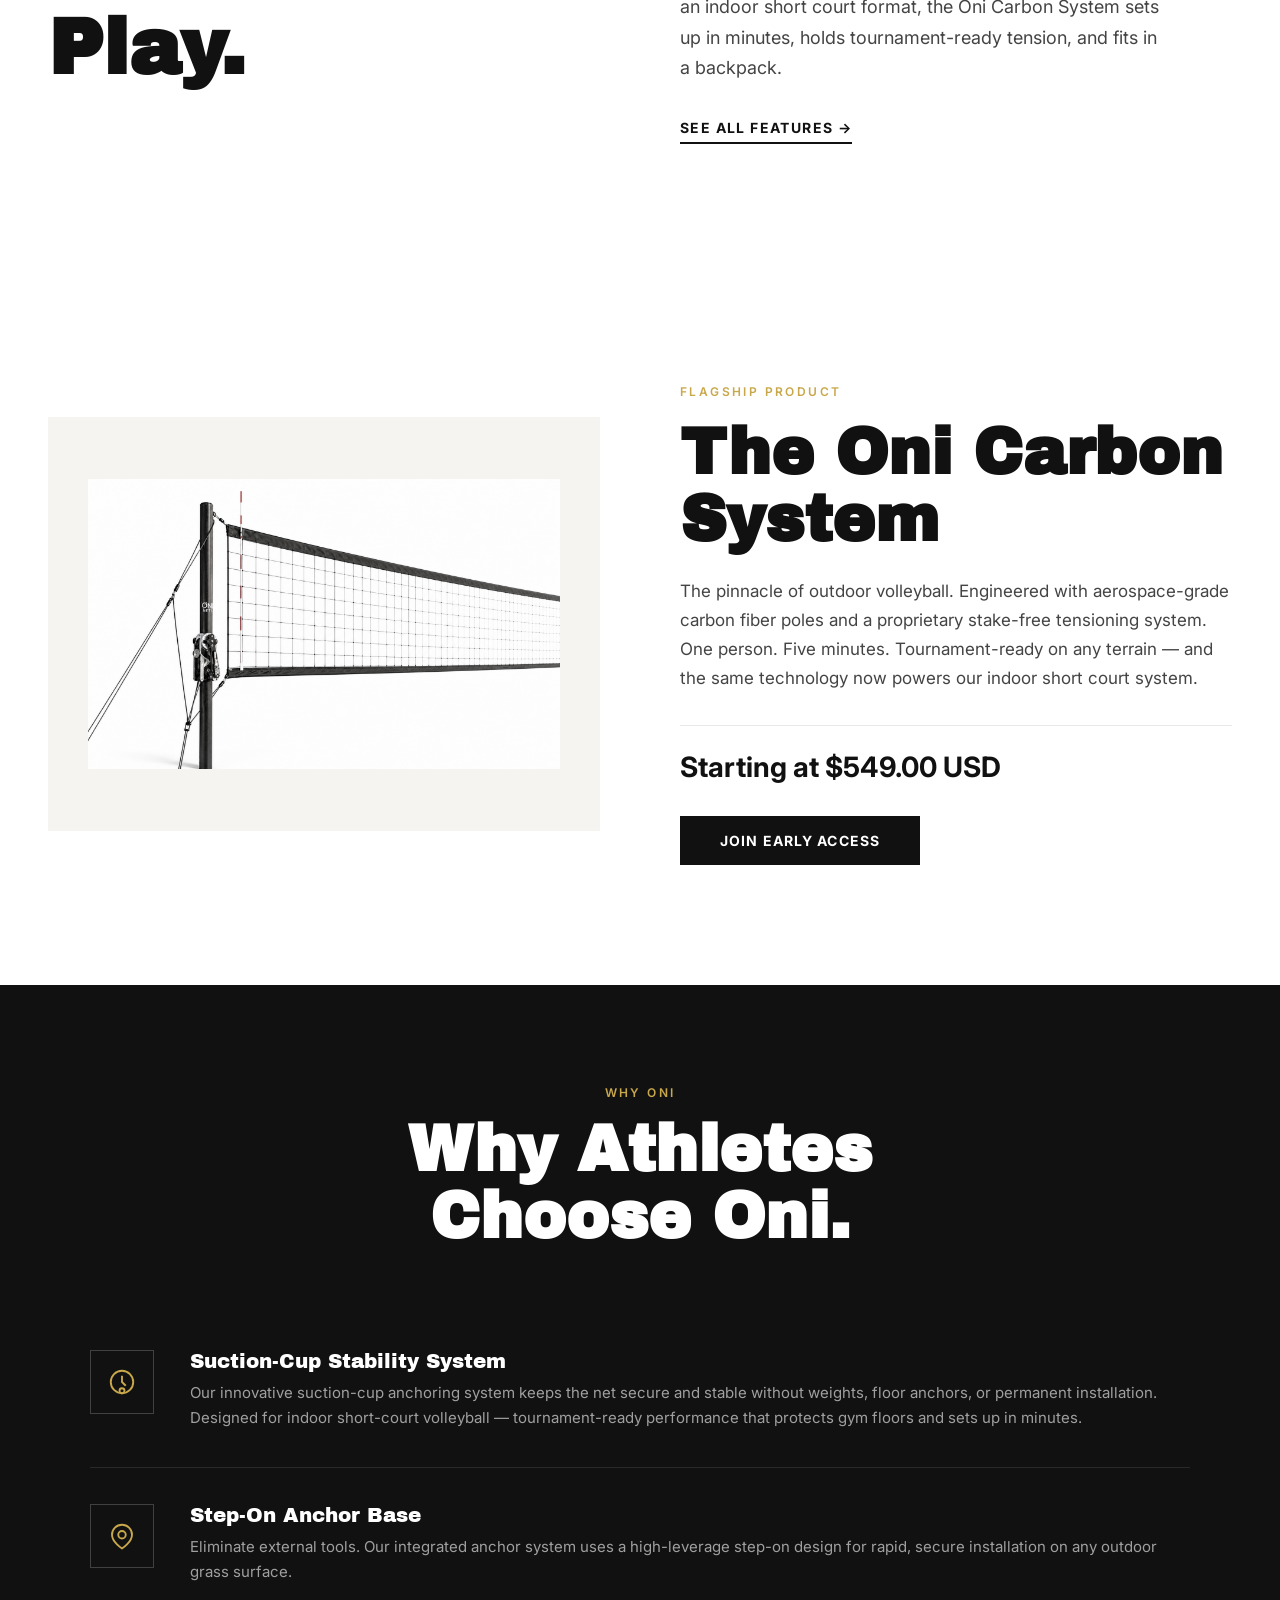
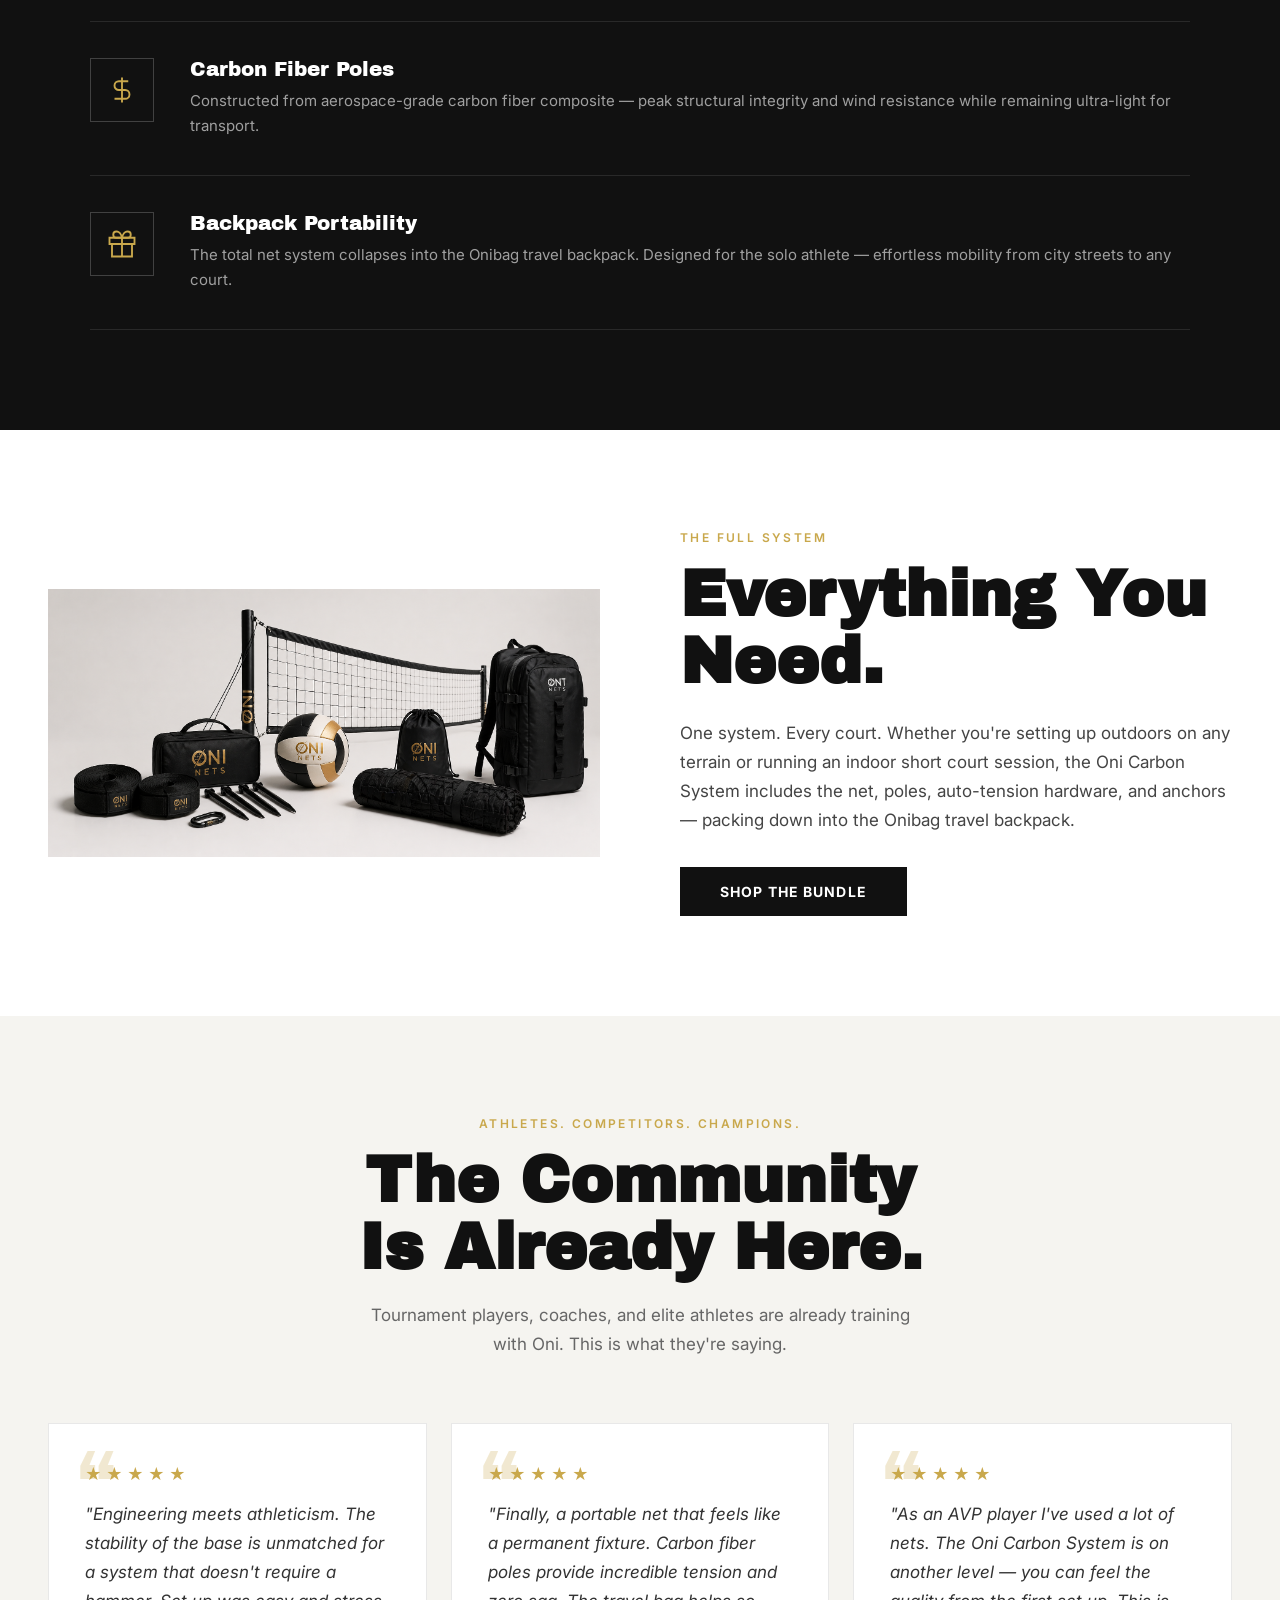
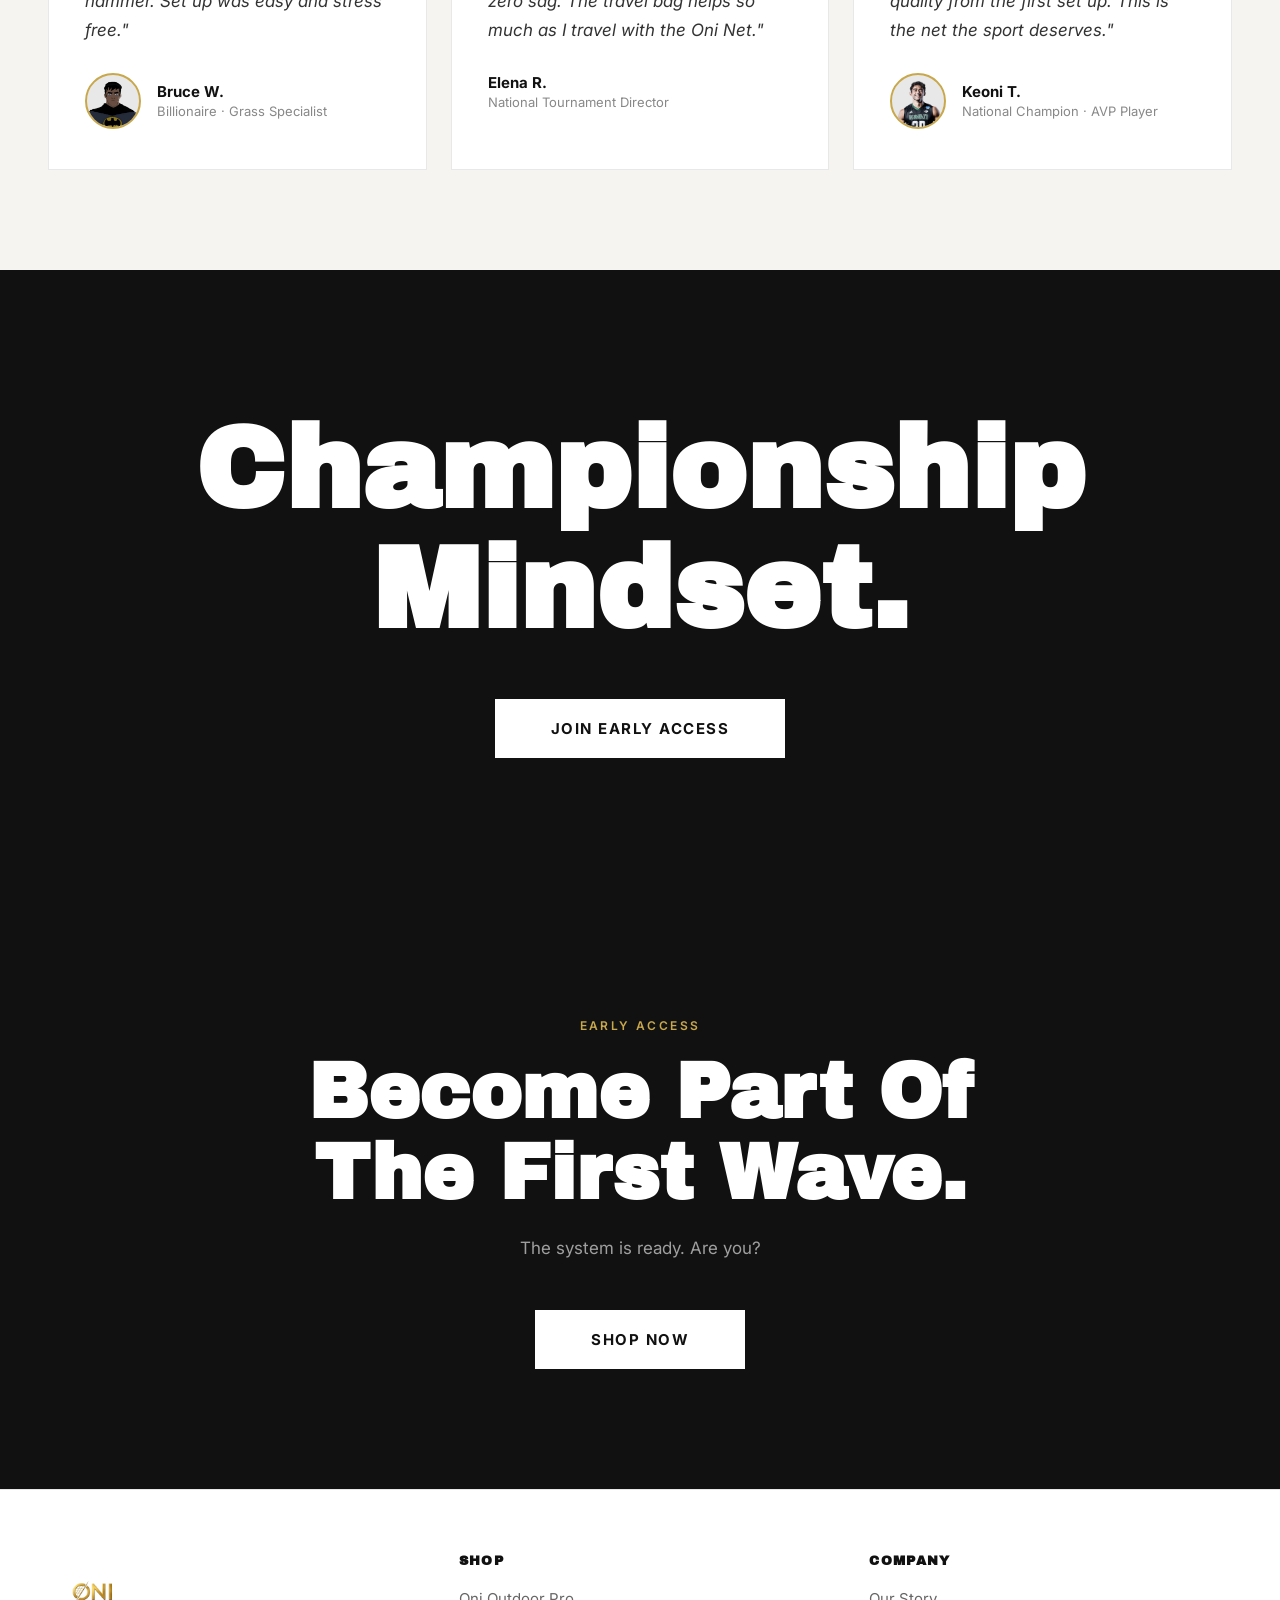
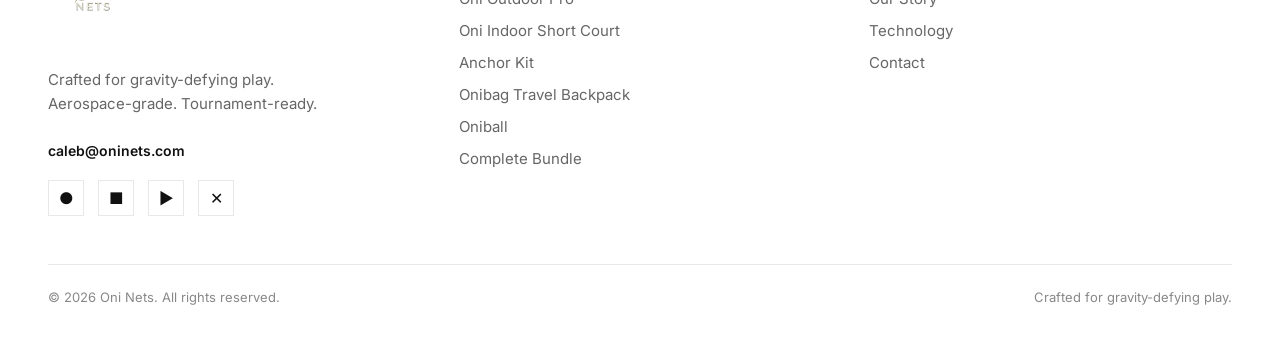
==== commit 673165ea: "Nav, layout, and branding refinements" ====
--- a/index.html
+++ b/index.html
@@ -1,22 +1,6 @@
 <!DOCTYPE html>
 <html lang="en">
 <head>
-<!-- Google Tag Manager -->
-<script>(function(w,d,s,l,i){w[l]=w[l]||[];w[l].push({'gtm.start':
-new Date().getTime(),event:'gtm.js'});var f=d.getElementsByTagName(s)[0],
-j=d.createElement(s),dl=l!='dataLayer'?'&l='+l:'';j.async=true;j.src=
-'https://www.googletagmanager.com/gtm.js?id='+i+dl;f.parentNode.insertBefore(j,f);
-})(window,document,'script','dataLayer','GTM-PHPZX2M5');</script>
-<!-- End Google Tag Manager -->
-<!-- Google tag (gtag.js) -->
-<script async src="https://www.googletagmanager.com/gtag/js?id=G-G3CRYL9ZQN"></script>
-<script>
-  window.dataLayer = window.dataLayer || [];
-  function gtag(){dataLayer.push(arguments);}
-  gtag('js', new Date());
-
-  gtag('config', 'G-G3CRYL9ZQN');
-</script>
   <meta charset="UTF-8" />
   <meta name="viewport" content="width=device-width, initial-scale=1.0" />
   <title>Oni Nets — Elite Volleyball Systems</title>
@@ -45,6 +29,63 @@
       overflow-x: hidden;
     }
 
+    /* ── LOADER ── */
+    #loader {
+      position: fixed;
+      inset: 0;
+      background: #111;
+      z-index: 9999;
+      display: flex;
+      flex-direction: column;
+      align-items: center;
+      justify-content: center;
+      transition: opacity 0.6s ease;
+    }
+
+    #loader.fade-out { opacity: 0; pointer-events: none; }
+
+    #loader-logo {
+      width: 180px;
+      opacity: 0;
+      transform: scale(0.88);
+      animation: logoReveal 0.9s cubic-bezier(0.16,1,0.3,1) 0.2s forwards;
+    }
+
+    #loader-tagline {
+      margin-top: 24px;
+      font-family: 'Inter', sans-serif;
+      font-size: 11px;
+      font-weight: 600;
+      letter-spacing: 0.28em;
+      text-transform: uppercase;
+      color: rgba(201,168,76,0.7);
+      opacity: 0;
+      animation: taglineReveal 0.7s ease 0.9s forwards;
+    }
+
+    #loader-bar {
+      position: absolute;
+      bottom: 0; left: 0;
+      height: 2px;
+      background: linear-gradient(90deg, transparent, var(--gold), transparent);
+      animation: barSweep 1.6s ease 0.3s forwards;
+      width: 0;
+    }
+
+    @keyframes logoReveal {
+      to { opacity: 1; transform: scale(1); }
+    }
+
+    @keyframes taglineReveal {
+      to { opacity: 1; }
+    }
+
+    @keyframes barSweep {
+      0%   { width: 0; left: 0; }
+      50%  { width: 60%; left: 0; }
+      100% { width: 0; left: 100%; }
+    }
+
     /* ── TYPOGRAPHY ── */
     .display {
       font-family: 'Archivo Black', sans-serif;
@@ -61,30 +102,34 @@
       align-items: center;
       justify-content: space-between;
       padding: 0 48px;
-      height: 120px;
+      height: 80px;
       background: rgba(255,255,255,0.96);
       backdrop-filter: blur(12px);
       border-bottom: 1px solid rgba(0,0,0,0.06);
     }
 
     .nav-logo img {
-      height: 110px;
+      height: 100px;
       width: auto;
     }
 
     .nav-links {
       display: flex;
-      gap: 40px;
+      gap: 32px;
       list-style: none;
+      position: absolute;
+      left: 50%;
+      transform: translateX(-50%);
     }
 
     .nav-links a {
       font-family: 'Inter', sans-serif;
-      font-size: 15px;
+      font-size: 13px;
       font-weight: 500;
       text-decoration: none;
       color: var(--black);
-      letter-spacing: 0.02em;
+      letter-spacing: 0.04em;
+      text-transform: uppercase;
       transition: color 0.2s;
     }
 
@@ -100,14 +145,15 @@
       display: inline-flex;
       align-items: center;
       justify-content: center;
-      padding: 10px 24px;
+      padding: 8px 20px;
       background: var(--black);
       color: var(--white);
       font-family: 'Inter', sans-serif;
-      font-size: 14px;
-      font-weight: 600;
+      font-size: 12px;
+      font-weight: 700;
       text-decoration: none;
-      letter-spacing: 0.04em;
+      letter-spacing: 0.08em;
+      text-transform: uppercase;
       transition: background 0.2s, color 0.2s;
     }
 
@@ -745,13 +791,300 @@
       .products-grid { grid-template-columns: repeat(2, 1fr); }
       .endorsements-grid { grid-template-columns: repeat(2, 1fr); }
     }
+
+    /* ── NOT FOR EVERYONE ── */
+    .nfe-section {
+      background: var(--black);
+      padding: 160px 48px;
+      text-align: center;
+    }
+
+    .nfe-headline {
+      font-size: clamp(64px, 10vw, 140px);
+      color: var(--gold);
+      line-height: 1.0;
+      margin-bottom: 64px;
+      letter-spacing: -0.01em;
+    }
+
+    .nfe-body {
+      max-width: 680px;
+      margin: 0 auto 80px;
+    }
+
+    .nfe-body p {
+      font-size: clamp(17px, 2vw, 22px);
+      color: rgba(255,255,255,0.7);
+      line-height: 1.9;
+      font-weight: 400;
+    }
+
+    .nfe-close {
+      font-size: clamp(40px, 6vw, 88px);
+      color: var(--white);
+      line-height: 1.0;
+    }
+
+    /* ── TRUST BADGES ── */
+    .trust-badges {
+      display: flex;
+      gap: 24px;
+      margin-top: 44px;
+      flex-wrap: wrap;
+    }
+
+    .trust-badge {
+      display: inline-flex;
+      align-items: center;
+      gap: 8px;
+      padding: 8px 16px;
+      border: 1px solid rgba(201,168,76,0.3);
+      font-size: 12px;
+      font-weight: 600;
+      letter-spacing: 0.08em;
+      text-transform: uppercase;
+      color: rgba(255,255,255,0.55);
+    }
+
+    .trust-badge span.badge-icon {
+      font-size: 14px;
+    }
+
+    /* ── LAUNCH CALLOUT ── */
+    .launch-callout {
+      display: inline-block;
+      margin-top: 20px;
+      padding: 10px 20px;
+      border: 1px solid rgba(201,168,76,0.5);
+      background: rgba(201,168,76,0.1);
+      font-size: 13px;
+      letter-spacing: 0.06em;
+      color: var(--gold-light);
+    }
+
+    /* ── ATHLETE SECTION ── */
+    .athlete-section {
+      display: grid;
+      grid-template-columns: 1fr 1fr;
+      min-height: 640px;
+    }
+
+    .athlete-img-side {
+      overflow: hidden;
+      background: #1a1a1a;
+      display: flex;
+      align-items: center;
+      justify-content: center;
+    }
+
+    .athlete-img-side img {
+      width: 100%;
+      height: 100%;
+      object-fit: cover;
+      object-position: center top;
+      display: block;
+    }
+
+    .athlete-text-side {
+      background: var(--black);
+      display: flex;
+      flex-direction: column;
+      justify-content: center;
+      padding: 80px 72px;
+    }
+
+    .athlete-text-side .section-label { color: var(--gold); margin-bottom: 20px; }
+
+    .athlete-headline {
+      font-size: clamp(40px, 5vw, 72px);
+      color: var(--white);
+      line-height: 1.0;
+      margin-bottom: 28px;
+    }
+
+    .athlete-body {
+      font-size: 17px;
+      color: rgba(255,255,255,0.7);
+      line-height: 1.75;
+      max-width: 420px;
+      margin-bottom: 40px;
+    }
+
+    /* ── OUTDOOR PHOTO SECTION ── */
+    .outdoor-section {
+      position: relative;
+      height: 70vh;
+      min-height: 480px;
+      display: flex;
+      align-items: center;
+      justify-content: center;
+      overflow: hidden;
+    }
+
+    .outdoor-bg {
+      position: absolute;
+      inset: 0;
+      background-image: url('images/ChatGPT Image May 28, 2026, 05_52_38 PM.png');
+      background-size: cover;
+      background-position: center 40%;
+      filter: brightness(0.5);
+    }
+
+    .outdoor-content {
+      position: relative;
+      z-index: 2;
+      text-align: center;
+      padding: 0 24px;
+    }
+
+    .outdoor-eyebrow {
+      font-size: 11px;
+      font-weight: 600;
+      letter-spacing: 0.25em;
+      text-transform: uppercase;
+      color: var(--gold);
+      margin-bottom: 16px;
+    }
+
+    .outdoor-title {
+      font-size: clamp(40px, 6vw, 88px);
+      color: var(--white);
+      line-height: 1.05;
+    }
+
+    .btn-gold {
+      display: inline-flex;
+      align-items: center;
+      justify-content: center;
+      padding: 16px 40px;
+      background: var(--gold);
+      color: var(--black);
+      font-family: 'Inter', sans-serif;
+      font-size: 14px;
+      font-weight: 700;
+      text-decoration: none;
+      letter-spacing: 0.08em;
+      text-transform: uppercase;
+      transition: background 0.2s;
+      align-self: flex-start;
+    }
+
+    .btn-gold:hover { background: var(--gold-light); }
+
+    /* ── WHY WE EXIST ── */
+    .why-section {
+      background: var(--off-white);
+      padding: 120px 48px;
+      text-align: center;
+    }
+
+    .why-inner { max-width: 800px; margin: 0 auto; }
+
+    .why-title {
+      font-size: clamp(48px, 7vw, 96px);
+      line-height: 1.05;
+      margin-bottom: 36px;
+      color: var(--black);
+    }
+
+    .why-body {
+      font-size: 19px;
+      line-height: 1.75;
+      color: #444;
+      max-width: 640px;
+      margin: 0 auto;
+    }
+
+    /* ── WAITLIST SECTION ── */
+    .waitlist-section {
+      background: var(--black);
+      padding: 120px 48px;
+      text-align: center;
+    }
+
+    .waitlist-section .section-label { color: var(--gold); margin-bottom: 20px; }
+
+    .waitlist-title {
+      font-size: clamp(40px, 6vw, 80px);
+      color: var(--white);
+      line-height: 1.05;
+      margin-bottom: 20px;
+    }
+
+    .waitlist-sub {
+      font-size: 17px;
+      color: rgba(255,255,255,0.6);
+      margin-bottom: 48px;
+      line-height: 1.6;
+    }
+
+    .waitlist-form {
+      display: flex;
+      justify-content: center;
+      max-width: 520px;
+      margin: 0 auto 16px;
+    }
+
+    .waitlist-form input {
+      flex: 1;
+      padding: 16px 24px;
+      background: rgba(255,255,255,0.08);
+      color: var(--white);
+      font-family: 'Inter', sans-serif;
+      font-size: 15px;
+      outline: none;
+      border: 1px solid rgba(255,255,255,0.15);
+      border-right: none;
+    }
+
+    .waitlist-form input::placeholder { color: rgba(255,255,255,0.35); }
+
+    .waitlist-form button {
+      padding: 16px 32px;
+      background: var(--gold);
+      color: var(--black);
+      border: none;
+      font-family: 'Inter', sans-serif;
+      font-size: 13px;
+      font-weight: 700;
+      letter-spacing: 0.08em;
+      text-transform: uppercase;
+      cursor: pointer;
+      transition: background 0.2s;
+      white-space: nowrap;
+    }
+
+    .waitlist-form button:hover { background: var(--gold-light); }
+
+    .waitlist-note {
+      font-size: 13px;
+      color: rgba(255,255,255,0.4);
+      margin-top: 16px;
+    }
+
+    @media (max-width: 768px) {
+      .nfe-section { padding: 100px 24px; }
+      .trust-badges { gap: 12px; }
+      .athlete-section { grid-template-columns: 1fr; }
+      .athlete-img-side { height: 360px; }
+      .athlete-text-side { padding: 56px 24px; }
+      .why-section { padding: 72px 24px; }
+      .outdoor-section { height: 50vh; min-height: 320px; }
+      .outdoor-title { font-size: clamp(32px, 8vw, 64px); }
+      .waitlist-section { padding: 72px 24px; }
+      .waitlist-form { flex-direction: column; }
+      .waitlist-form input { border-right: 1px solid rgba(255,255,255,0.15); border-bottom: none; }
+    }
   </style>
 </head>
 <body>
-<!-- Google Tag Manager (noscript) -->
-<noscript><iframe src="https://www.googletagmanager.com/ns.html?id=GTM-PHPZX2M5"
-height="0" width="0" style="display:none;visibility:hidden"></iframe></noscript>
-<!-- End Google Tag Manager (noscript) -->
+
+  <!-- LOADER -->
+  <div id="loader">
+    <img id="loader-logo" src="images/IMG_7720.PNG" alt="Oni Nets" />
+    <p id="loader-tagline">Built For Competitors</p>
+    <div id="loader-bar"></div>
+  </div>
 
   <!-- NAV -->
   <nav>
@@ -771,7 +1104,7 @@
         Cart
         <span id="cart-badge" style="position:absolute;top:-8px;right:-10px;background:var(--gold);color:#fff;border-radius:50%;width:18px;height:18px;font-size:11px;font-weight:700;display:none;align-items:center;justify-content:center;">0</span>
       </a>
-      <a href="#products" class="nav-cta">Shop Now</a>
+      <a href="#waitlist" class="nav-cta">Join Early Access</a>
     </div>
   </nav>
 
@@ -779,13 +1112,126 @@
   <section class="hero" id="home">
     <div class="hero-bg"></div>
     <div class="hero-content">
-      <p class="hero-eyebrow">Outdoor. Indoor. Always Elite.</p>
-      <h1 class="hero-title display">The Future of<br>Volleyball<br>Has Arrived.</h1>
-      <p class="hero-sub">Premium carbon fiber volleyball systems — engineered for grass courts, indoor short-court play, and elite competition worldwide.</p>
-      <div class="hero-ctas">
+      <p class="hero-eyebrow">For Players Who Take The Game Seriously</p>
+      <h1 class="hero-title display">EARN YOUR<br>CROWN.</h1>
+      <p class="hero-sub">Premium volleyball systems engineered for athletes who refuse to settle.</p>
+      <div class="hero-ctas" style="justify-content:center;">
         <a href="#products" class="hero-cta">Shop Now</a>
-        <a href="#features" class="hero-cta-ghost">See How It Works</a>
       </div>
+      <div class="launch-callout">First production run launching soon — join early access for launch pricing and updates.</div>
+    </div>
+  </section>
+
+  <!-- ATHLETE BRAND SECTION -->
+  <section class="athlete-section">
+    <div class="athlete-img-side">
+      <img src="images/jereseyphoto.jpeg" alt="Keoni T. — National Champion, AVP Player" />
+    </div>
+    <div class="athlete-text-side">
+      <p class="section-label">For Players Who Take The Game Seriously</p>
+      <h2 class="athlete-headline display">BUILT BY<br>PLAYERS.<br>FOR PLAYERS.</h2>
+      <p class="athlete-body">Oni wasn't built in a boardroom.<br>It was built by players who were tired of settling for equipment that couldn't keep up.<br>If you train seriously, compete often, and expect more from your gear — <strong style="color:var(--white);">you're one of us.</strong></p>
+      <div class="trust-badges">
+        <div class="trust-badge"><span class="badge-icon">🏐</span> Built in Utah</div>
+        <div class="trust-badge"><span class="badge-icon">⚡</span> Summer 2026 Launch</div>
+        <div class="trust-badge"><span class="badge-icon">👑</span> First Production Run</div>
+      </div>
+      <a href="#waitlist" class="btn-gold" style="margin-top:40px;">Join Early Access</a>
+    </div>
+  </section>
+
+  <!-- WHY WE EXIST -->
+  <section class="why-section">
+    <div class="why-inner">
+      <p class="section-label" style="color:var(--gold);margin-bottom:20px;">Why We Exist</p>
+      <h2 class="why-title display">Volleyball<br>Deserves Better.</h2>
+      <p class="why-body">Players spend thousands on training, travel, tournaments, and coaching. Yet the equipment often feels like an afterthought. We built Oni because serious athletes deserve equipment that performs at the same level they do.</p>
+    </div>
+  </section>
+
+  <!-- OUTDOOR PHOTO SECTION -->
+  <section class="outdoor-section">
+    <div class="outdoor-bg"></div>
+    <div class="outdoor-content">
+      <p class="outdoor-eyebrow">The System In The Wild</p>
+      <h2 class="outdoor-title display">ANY COURT.<br>ANY TERRAIN.</h2>
+    </div>
+  </section>
+
+  <!-- PRODUCTS -->
+  <section class="products-section" id="products">
+    <div class="section-header">
+      <p class="section-label">Shop</p>
+      <h2 class="section-title display">Our Products</h2>
+    </div>
+    <div class="products-grid">
+
+      <a class="product-card" href="products/outdoor-pro.html">
+        <div class="product-img-wrap">
+          <img src="images/net-white.png" alt="Oni Outdoor Pro Net System" />
+        </div>
+        <div class="product-info">
+          <div class="product-name">Oni Outdoor Pro <span class="product-badge">Flagship</span></div>
+          <p class="product-desc">Our full carbon fiber outdoor net system — poles, net, tensioner, and step-on anchors. Tournament-ready out of the box.</p>
+          <div class="product-price">$500.00 USD</div>
+        </div>
+      </a>
+
+      <a class="product-card" href="products/anchor-kit.html">
+        <div class="product-img-wrap">
+          <img src="images/anchor-kit.png" alt="Oni Anchor Kit" />
+        </div>
+        <div class="product-info">
+          <div class="product-name">Anchor Kit</div>
+          <p class="product-desc">Step-on ground anchors with integrated straps and carabiner hardware. No tools needed.</p>
+          <div class="product-price">$30.00 USD</div>
+        </div>
+      </a>
+
+      <a class="product-card" href="products/complete-bundle.html">
+        <div class="product-img-wrap">
+          <img src="images/gear-spread.png" alt="Full Oni Gear Set" />
+        </div>
+        <div class="product-info">
+          <div class="product-name">Complete Bundle</div>
+          <p class="product-desc">Everything in one — net system, ball, anchor kit, boundary lines, and the travel backpack.</p>
+          <div class="product-price">Starting at $549.00 USD</div>
+        </div>
+      </a>
+
+      <a class="product-card" href="products/onibag.html">
+        <div class="product-img-wrap">
+          <img src="images/backpack.png" alt="Onibag Travel Backpack" />
+        </div>
+        <div class="product-info">
+          <div class="product-name">Onibag Travel Backpack</div>
+          <p class="product-desc">Modular carry system designed for the solo athlete. Fits the full net setup plus gear.</p>
+          <div class="product-price">$100.00 USD</div>
+        </div>
+      </a>
+
+      <a class="product-card" href="products/oniball.html">
+        <div class="product-img-wrap">
+          <img src="images/ball.png" alt="Oniball Volleyball" />
+        </div>
+        <div class="product-info">
+          <div class="product-name">Oniball</div>
+          <p class="product-desc">Premium volleyball with the Oni Nets signature colorway. Regulation size and weight.</p>
+          <div class="product-price">$60.00 USD</div>
+        </div>
+      </a>
+
+      <a class="product-card" href="products/indoor-short-court.html">
+        <div class="product-img-wrap">
+          <img src="images/indoor.png" alt="Oni Indoor Short Court System" />
+        </div>
+        <div class="product-info">
+          <div class="product-name">Oni Indoor Short Court <span class="product-badge">New</span></div>
+          <p class="product-desc">The first purpose-built portable indoor short court system. Built for control-focused training, clubs, and competitive indoor play.</p>
+          <div class="product-price">$200.00 USD</div>
+        </div>
+      </a>
+
     </div>
   </section>
 
@@ -796,83 +1242,6 @@
       <p>Oni Nets was built by athletes who refused to settle for cheap, unstable equipment. We engineered systems using aerospace-grade carbon fiber poles and a proprietary auto-tension mechanism — because the game deserves gear that keeps up.</p>
       <p>Whether you're competing on outdoor courts or running an indoor short court format, the Oni Carbon System sets up in minutes, holds tournament-ready tension, and fits in a backpack.</p>
       <a href="#features" class="tagline-link">See All Features →</a>
-    </div>
-  </section>
-
-  <!-- PRODUCTS -->
-  <section class="products-section" id="products">
-    <div class="section-header">
-      <p class="section-label">Shop</p>
-      <h2 class="section-title display">Our Products</h2>
-    </div>
-    <div class="products-grid">
-
-      <a class="product-card" href="products/outdoor-pro.html">
-        <div class="product-img-wrap">
-          <img src="images/net-white.png" alt="Oni Outdoor Pro Net System" />
-        </div>
-        <div class="product-info">
-          <div class="product-name">Oni Outdoor Pro <span class="product-badge">Flagship</span></div>
-          <p class="product-desc">Our full carbon fiber outdoor net system — poles, net, tensioner, and step-on anchors. Tournament-ready out of the box.</p>
-          <div class="product-price">$500.00 USD</div>
-        </div>
-      </a>
-
-      <a class="product-card" href="products/anchor-kit.html">
-        <div class="product-img-wrap">
-          <img src="images/anchor-kit.png" alt="Oni Anchor Kit" />
-        </div>
-        <div class="product-info">
-          <div class="product-name">Anchor Kit</div>
-          <p class="product-desc">Step-on ground anchors with integrated straps and carabiner hardware. No tools needed.</p>
-          <div class="product-price">$30.00 USD</div>
-        </div>
-      </a>
-
-      <a class="product-card" href="products/complete-bundle.html">
-        <div class="product-img-wrap">
-          <img src="images/gear-spread.png" alt="Full Oni Gear Set" />
-        </div>
-        <div class="product-info">
-          <div class="product-name">Complete Bundle</div>
-          <p class="product-desc">Everything in one — net system, ball, anchor kit, boundary lines, and the travel backpack.</p>
-          <div class="product-price">Starting at $549.00 USD</div>
-        </div>
-      </a>
-
-      <a class="product-card" href="products/onibag.html">
-        <div class="product-img-wrap">
-          <img src="images/backpack.png" alt="Onibag Travel Backpack" />
-        </div>
-        <div class="product-info">
-          <div class="product-name">Onibag Travel Backpack</div>
-          <p class="product-desc">Modular carry system designed for the solo athlete. Fits the full net setup plus gear.</p>
-          <div class="product-price">$100.00 USD</div>
-        </div>
-      </a>
-
-      <a class="product-card" href="products/oniball.html">
-        <div class="product-img-wrap">
-          <img src="images/ball.png" alt="Oniball Volleyball" />
-        </div>
-        <div class="product-info">
-          <div class="product-name">Oniball</div>
-          <p class="product-desc">Premium volleyball with the Oni Nets signature colorway. Regulation size and weight.</p>
-          <div class="product-price">$60.00 USD</div>
-        </div>
-      </a>
-
-      <a class="product-card" href="products/indoor-short-court.html">
-        <div class="product-img-wrap">
-          <img src="images/indoor.png" alt="Oni Indoor Short Court System" />
-        </div>
-        <div class="product-info">
-          <div class="product-name">Oni Indoor Short Court <span class="product-badge">New</span></div>
-          <p class="product-desc">The first purpose-built portable indoor short court system. Built for control-focused training, clubs, and competitive indoor play.</p>
-          <div class="product-price">$200.00 USD</div>
-        </div>
-      </a>
-
     </div>
   </section>
 
@@ -884,7 +1253,7 @@
       <h2 class="featured-title display">The Oni Carbon System</h2>
       <p class="featured-desc">The pinnacle of outdoor volleyball. Engineered with aerospace-grade carbon fiber poles and a proprietary stake-free tensioning system. One person. Five minutes. Tournament-ready on any terrain — and the same technology now powers our indoor short court system.</p>
       <div class="featured-price">Starting at $549.00 USD</div>
-      <a href="#products" class="btn-primary">Shop Now</a>
+      <a href="#waitlist" class="btn-primary">Join Early Access</a>
     </div>
   </section>
 
@@ -953,9 +1322,9 @@
   <!-- ENDORSEMENTS -->
   <section class="endorsements-section">
     <div class="section-header">
-      <p class="section-label">Real People. Real Results.</p>
-      <h2 class="section-title display">They Switched.<br>They Never Looked Back.</h2>
-      <p style="font-size:17px; color:#666; max-width:560px; margin:20px auto 0; line-height:1.7;">Champions, coaches, and everyday athletes trust Oni Nets. Here's what they actually said.</p>
+      <p class="section-label">Athletes. Competitors. Champions.</p>
+      <h2 class="section-title display">The Community<br>Is Already Here.</h2>
+      <p style="font-size:17px; color:#666; max-width:560px; margin:20px auto 0; line-height:1.7;">Tournament players, coaches, and elite athletes are already training with Oni. This is what they're saying.</p>
     </div>
     <div class="endorsements-grid">
 
@@ -999,7 +1368,15 @@
 
   <!-- CTA BANNER -->
   <section class="cta-section" id="contact">
-    <h2 class="cta-title display">Ready<br>to Play?</h2>
+    <h2 class="cta-title display">Championship<br>Mindset.</h2>
+    <a href="#waitlist" class="btn-cta">Join Early Access</a>
+  </section>
+
+  <!-- WAITLIST -->
+  <section class="waitlist-section" id="waitlist">
+    <p class="section-label">Early Access</p>
+    <h2 class="waitlist-title display">Become Part Of<br>The First Wave.</h2>
+    <p class="waitlist-sub">The system is ready. Are you?</p>
     <a href="#products" class="btn-cta">Shop Now</a>
   </section>
 
@@ -1048,7 +1425,35 @@
     </div>
   </footer>
 
+  <!-- LOADER FADE OUT -->
+  <script>
+    (function() {
+      var loader = document.getElementById('loader');
+      function hideLoader() {
+        loader.classList.add('fade-out');
+        setTimeout(function() { loader.style.display = 'none'; }, 700);
+      }
+      if (document.readyState === 'complete') {
+        setTimeout(hideLoader, 1800);
+      } else {
+        window.addEventListener('load', function() { setTimeout(hideLoader, 1800); });
+      }
+    })();
+  </script>
+
   <script src="js/cart.js"></script>
   <script>document.addEventListener('DOMContentLoaded', () => Cart.updateBadge());</script>
+  <script>
+    function handleWaitlist(e) {
+      e.preventDefault();
+      const email = document.getElementById('waitlist-email').value;
+      const msg = document.getElementById('waitlist-msg');
+      if (email) {
+        msg.textContent = "You're in. We'll be in touch.";
+        msg.style.color = 'var(--gold-light)';
+        document.getElementById('waitlist-email').value = '';
+      }
+    }
+  </script>
 </body>
 </html>
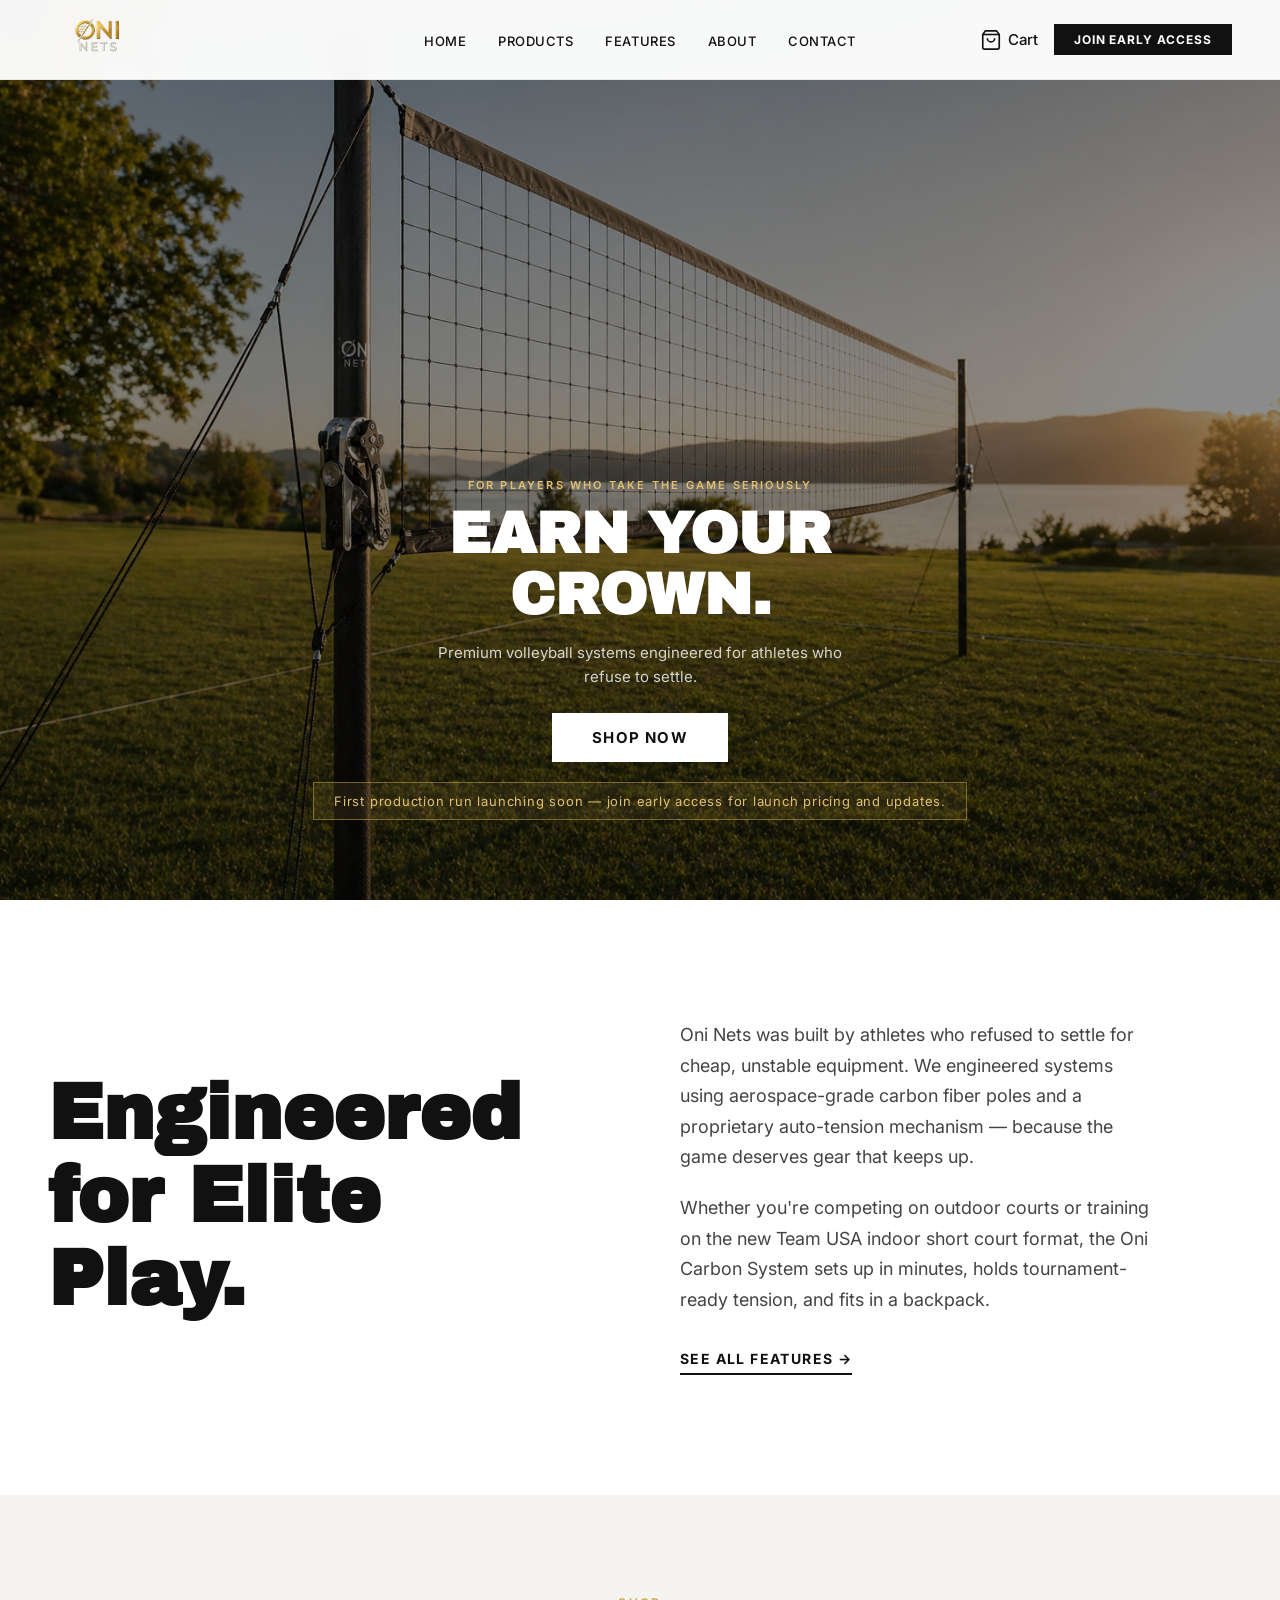
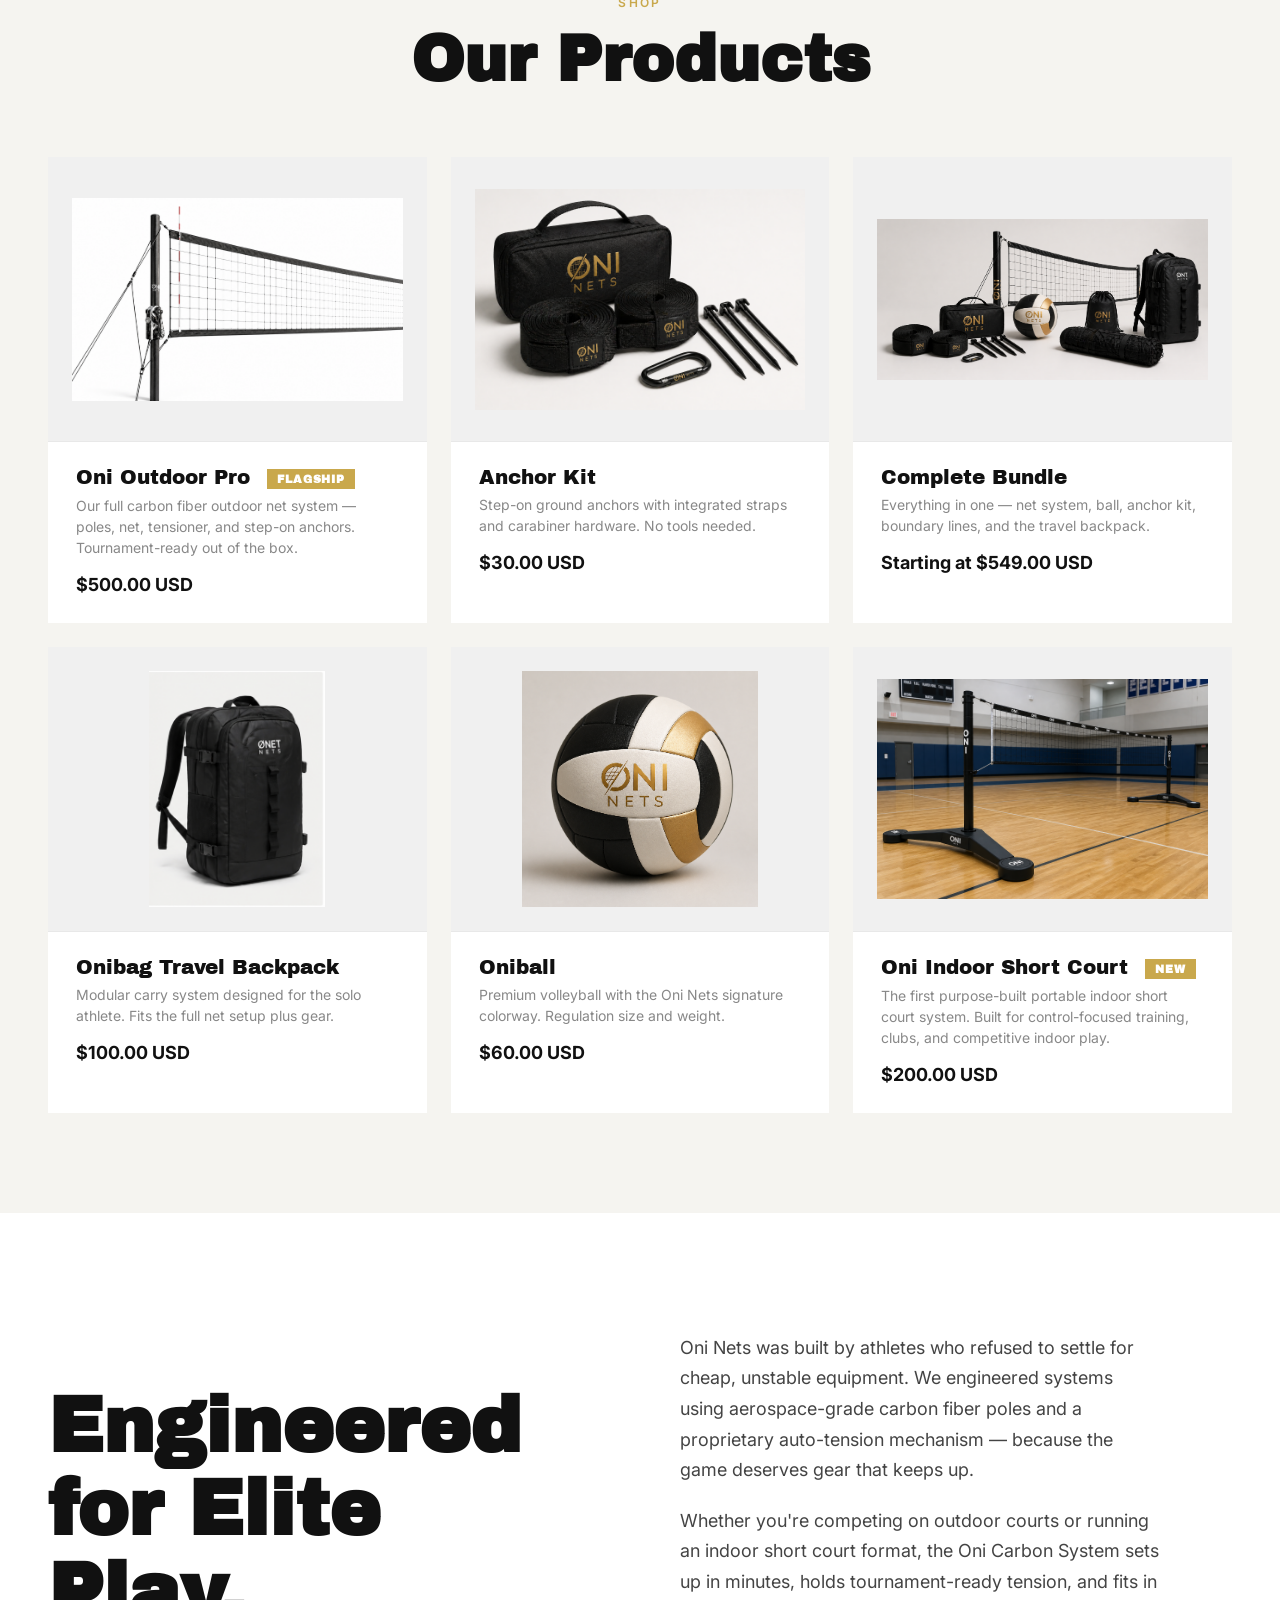
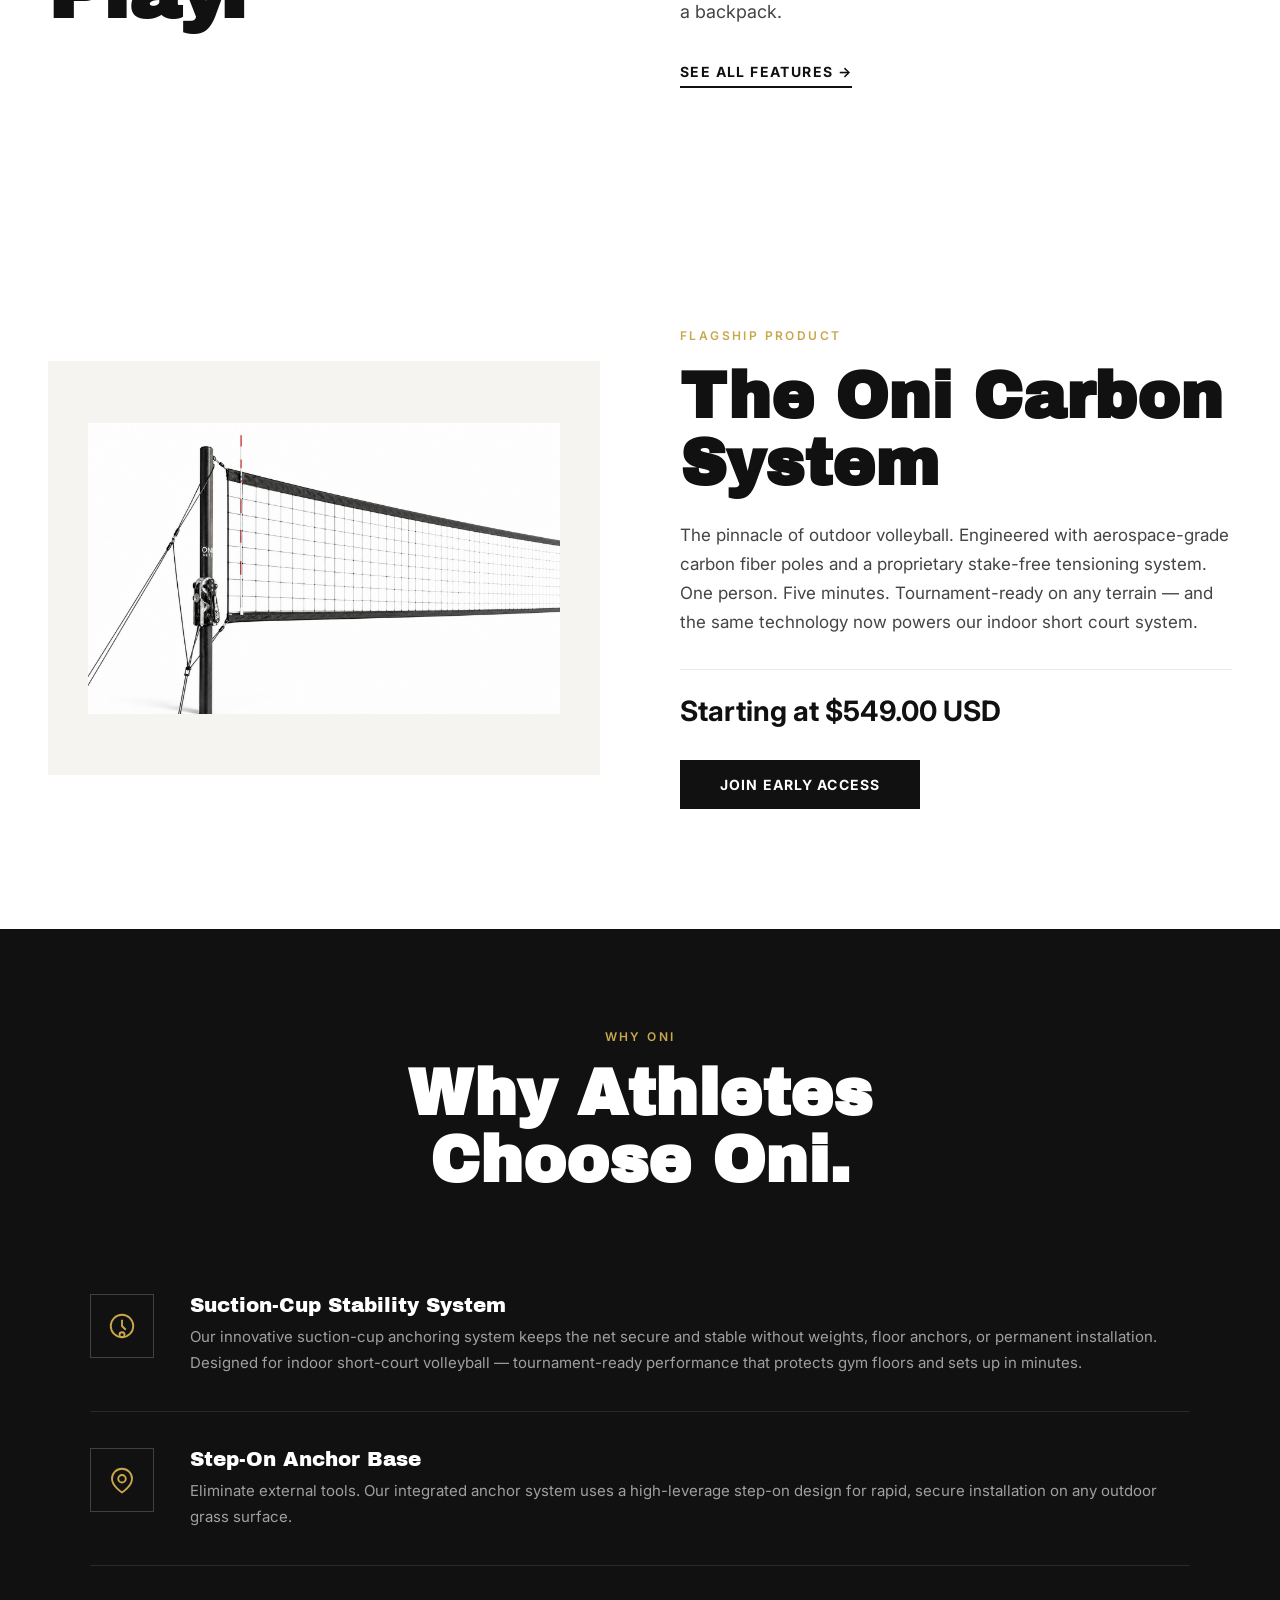
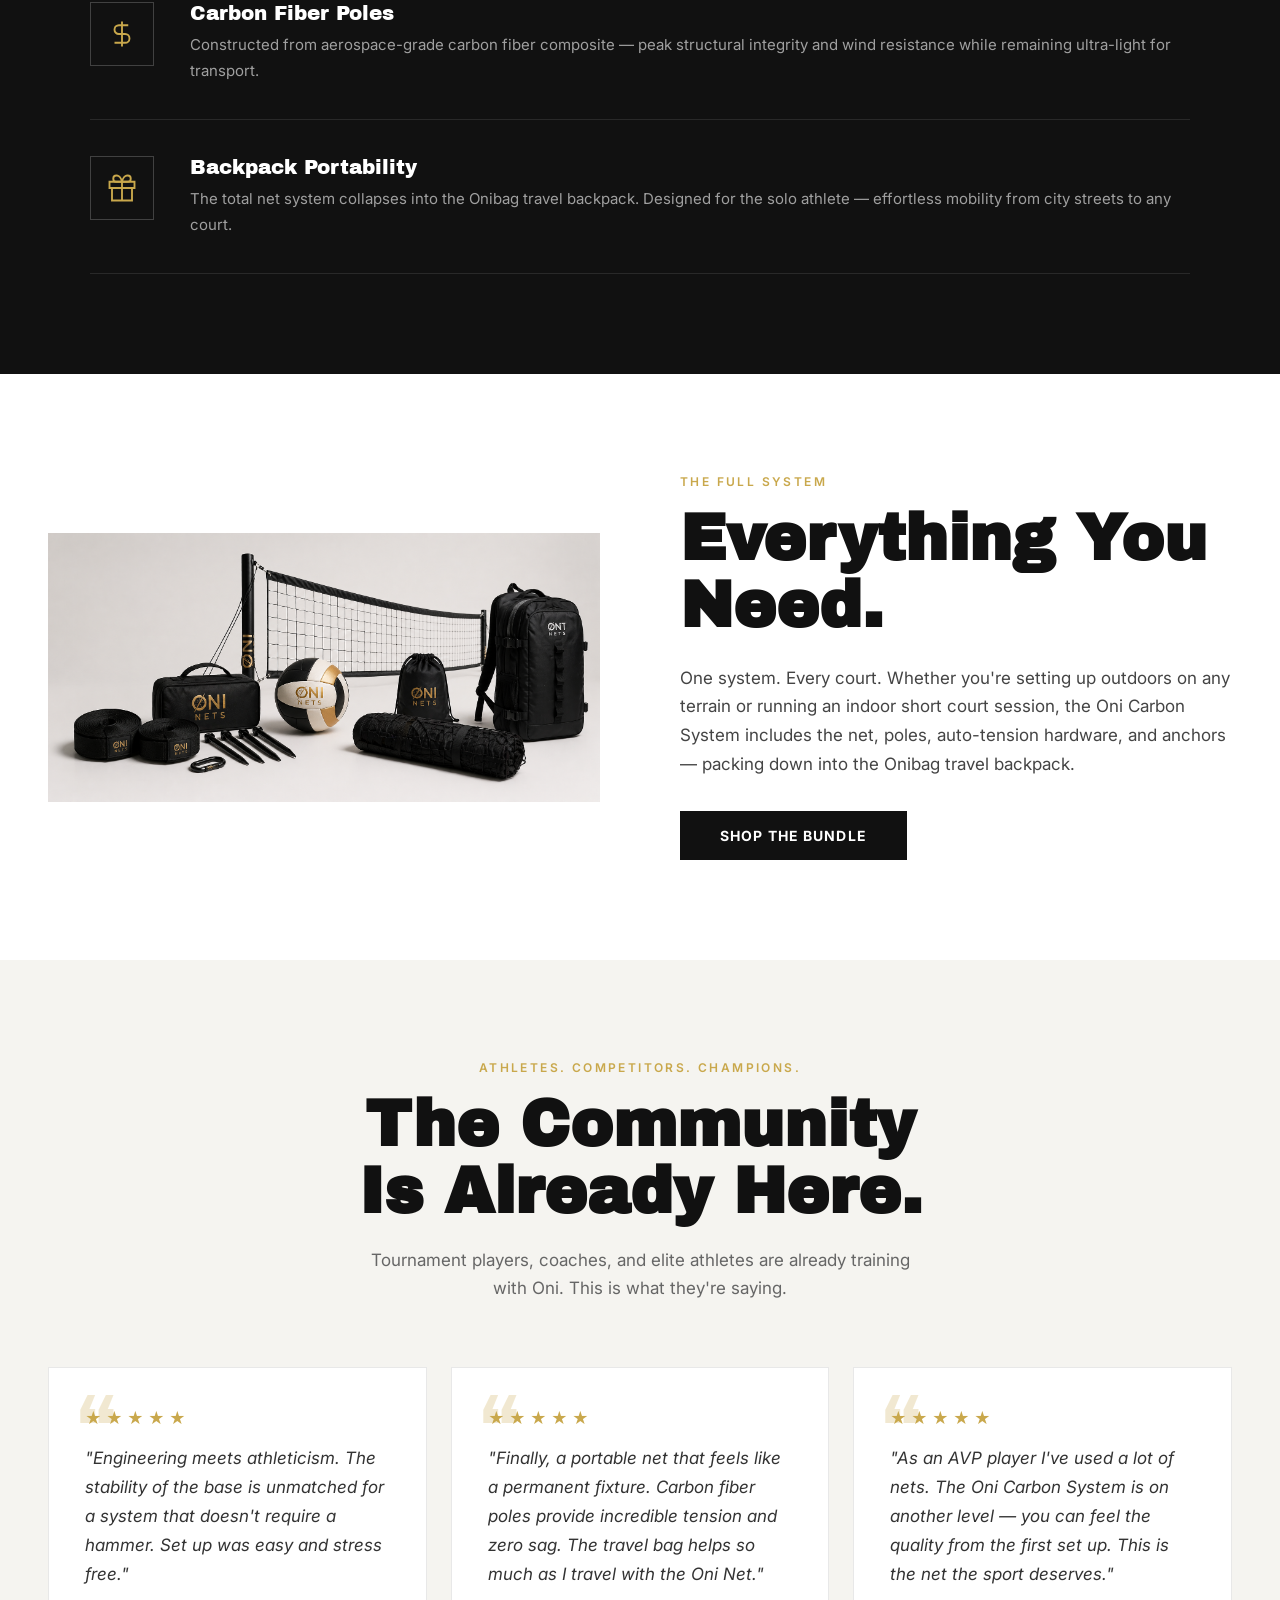
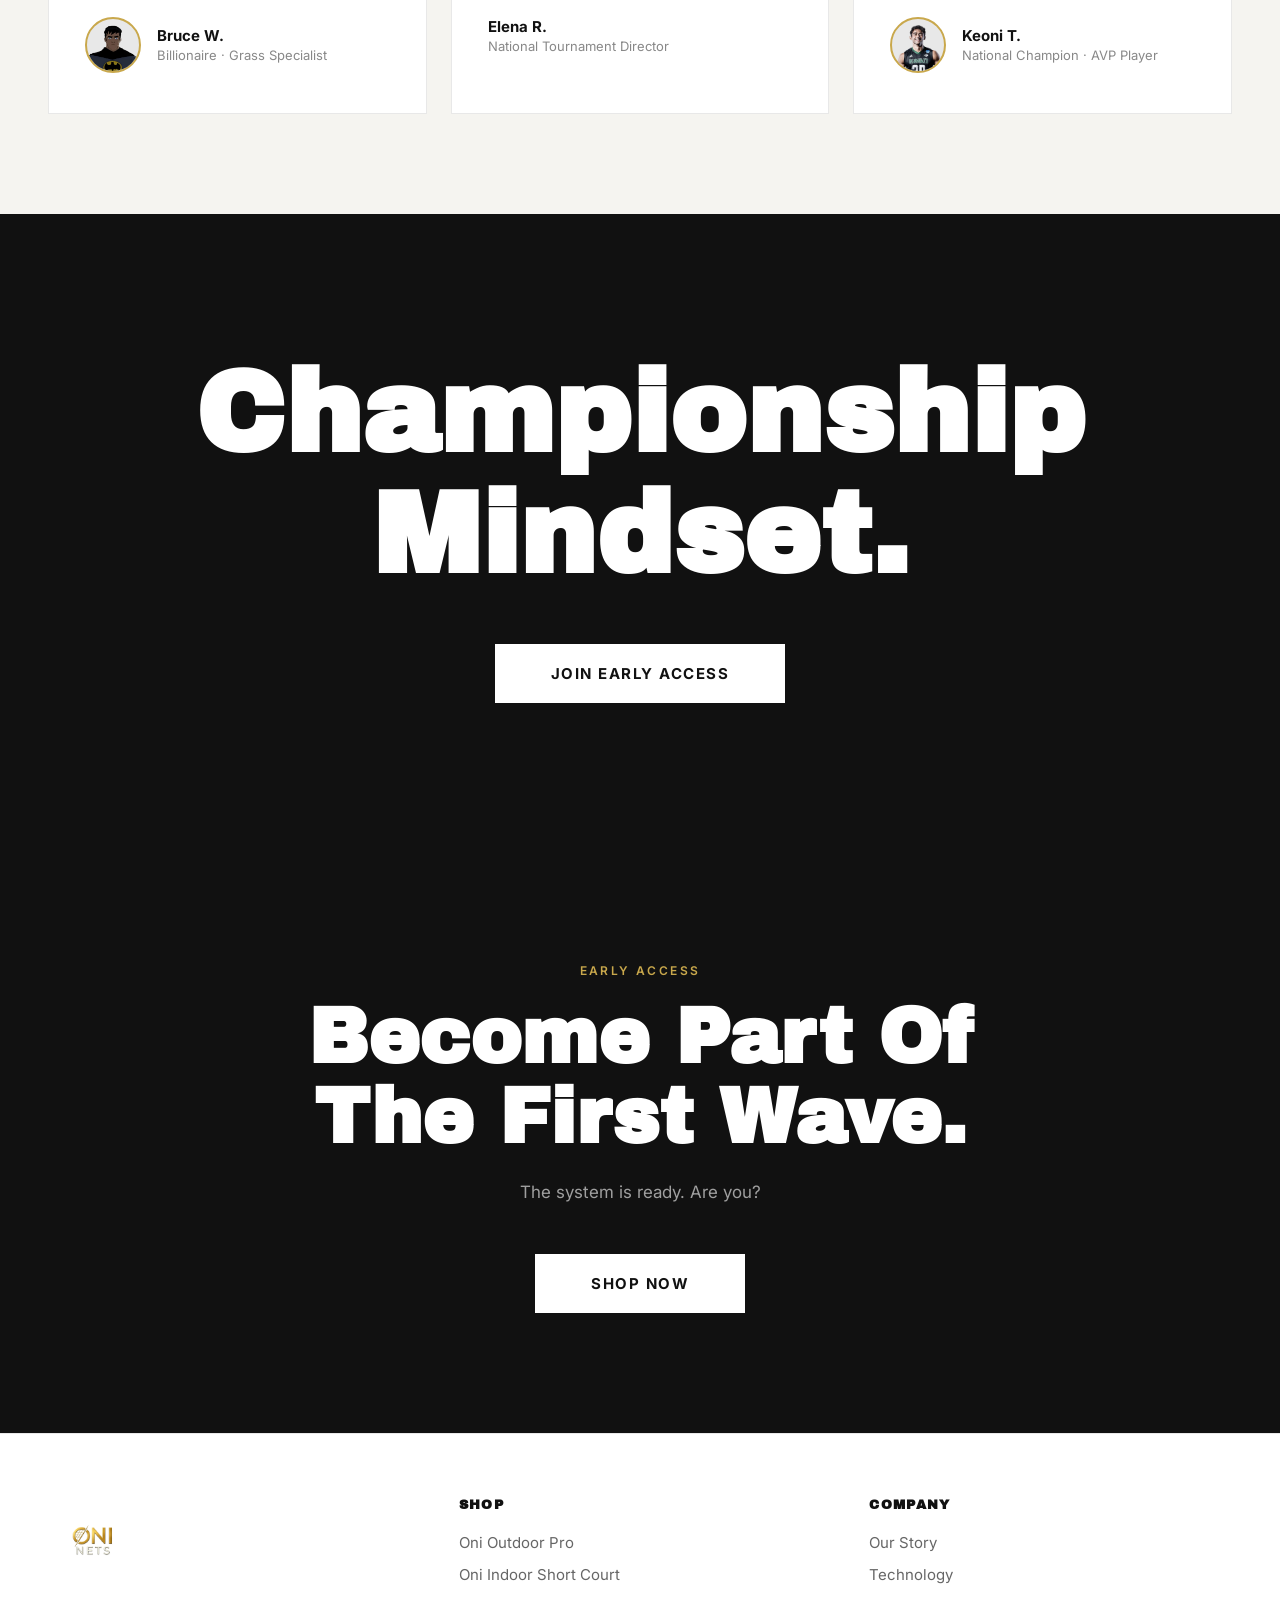
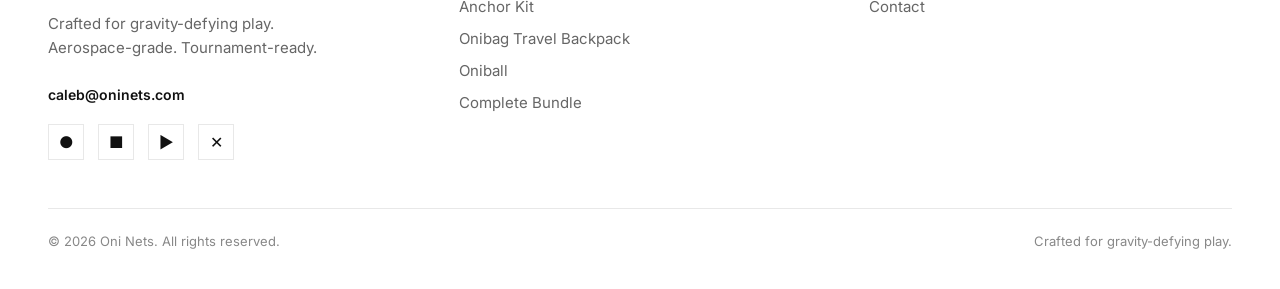
==== commit 33237ab9: "Merge branch 'main' of https://github.com/caleboninet/oni-nets" ====
--- a/index.html
+++ b/index.html
@@ -1,6 +1,22 @@
 <!DOCTYPE html>
 <html lang="en">
 <head>
+<!-- Google Tag Manager -->
+<script>(function(w,d,s,l,i){w[l]=w[l]||[];w[l].push({'gtm.start':
+new Date().getTime(),event:'gtm.js'});var f=d.getElementsByTagName(s)[0],
+j=d.createElement(s),dl=l!='dataLayer'?'&l='+l:'';j.async=true;j.src=
+'https://www.googletagmanager.com/gtm.js?id='+i+dl;f.parentNode.insertBefore(j,f);
+})(window,document,'script','dataLayer','GTM-PHPZX2M5');</script>
+<!-- End Google Tag Manager -->
+<!-- Google tag (gtag.js) -->
+<script async src="https://www.googletagmanager.com/gtag/js?id=G-G3CRYL9ZQN"></script>
+<script>
+  window.dataLayer = window.dataLayer || [];
+  function gtag(){dataLayer.push(arguments);}
+  gtag('js', new Date());
+
+  gtag('config', 'G-G3CRYL9ZQN');
+</script>
   <meta charset="UTF-8" />
   <meta name="viewport" content="width=device-width, initial-scale=1.0" />
   <title>Oni Nets — Elite Volleyball Systems</title>
@@ -1078,13 +1094,6 @@
   </style>
 </head>
 <body>
-
-  <!-- LOADER -->
-  <div id="loader">
-    <img id="loader-logo" src="images/IMG_7720.PNG" alt="Oni Nets" />
-    <p id="loader-tagline">Built For Competitors</p>
-    <div id="loader-bar"></div>
-  </div>
 
   <!-- NAV -->
   <nav>
@@ -1122,39 +1131,13 @@
     </div>
   </section>
 
-  <!-- ATHLETE BRAND SECTION -->
-  <section class="athlete-section">
-    <div class="athlete-img-side">
-      <img src="images/jereseyphoto.jpeg" alt="Keoni T. — National Champion, AVP Player" />
-    </div>
-    <div class="athlete-text-side">
-      <p class="section-label">For Players Who Take The Game Seriously</p>
-      <h2 class="athlete-headline display">BUILT BY<br>PLAYERS.<br>FOR PLAYERS.</h2>
-      <p class="athlete-body">Oni wasn't built in a boardroom.<br>It was built by players who were tired of settling for equipment that couldn't keep up.<br>If you train seriously, compete often, and expect more from your gear — <strong style="color:var(--white);">you're one of us.</strong></p>
-      <div class="trust-badges">
-        <div class="trust-badge"><span class="badge-icon">🏐</span> Built in Utah</div>
-        <div class="trust-badge"><span class="badge-icon">⚡</span> Summer 2026 Launch</div>
-        <div class="trust-badge"><span class="badge-icon">👑</span> First Production Run</div>
-      </div>
-      <a href="#waitlist" class="btn-gold" style="margin-top:40px;">Join Early Access</a>
-    </div>
-  </section>
-
-  <!-- WHY WE EXIST -->
-  <section class="why-section">
-    <div class="why-inner">
-      <p class="section-label" style="color:var(--gold);margin-bottom:20px;">Why We Exist</p>
-      <h2 class="why-title display">Volleyball<br>Deserves Better.</h2>
-      <p class="why-body">Players spend thousands on training, travel, tournaments, and coaching. Yet the equipment often feels like an afterthought. We built Oni because serious athletes deserve equipment that performs at the same level they do.</p>
-    </div>
-  </section>
-
-  <!-- OUTDOOR PHOTO SECTION -->
-  <section class="outdoor-section">
-    <div class="outdoor-bg"></div>
-    <div class="outdoor-content">
-      <p class="outdoor-eyebrow">The System In The Wild</p>
-      <h2 class="outdoor-title display">ANY COURT.<br>ANY TERRAIN.</h2>
+  <!-- TAGLINE -->
+  <section class="tagline-section" id="about">
+    <h2 class="tagline-title display">Engineered<br>for Elite<br>Play.</h2>
+    <div class="tagline-body">
+      <p>Oni Nets was built by athletes who refused to settle for cheap, unstable equipment. We engineered systems using aerospace-grade carbon fiber poles and a proprietary auto-tension mechanism — because the game deserves gear that keeps up.</p>
+      <p>Whether you're competing on outdoor courts or training on the new Team USA indoor short court format, the Oni Carbon System sets up in minutes, holds tournament-ready tension, and fits in a backpack.</p>
+      <a href="#features" class="tagline-link">See All Features →</a>
     </div>
   </section>
 
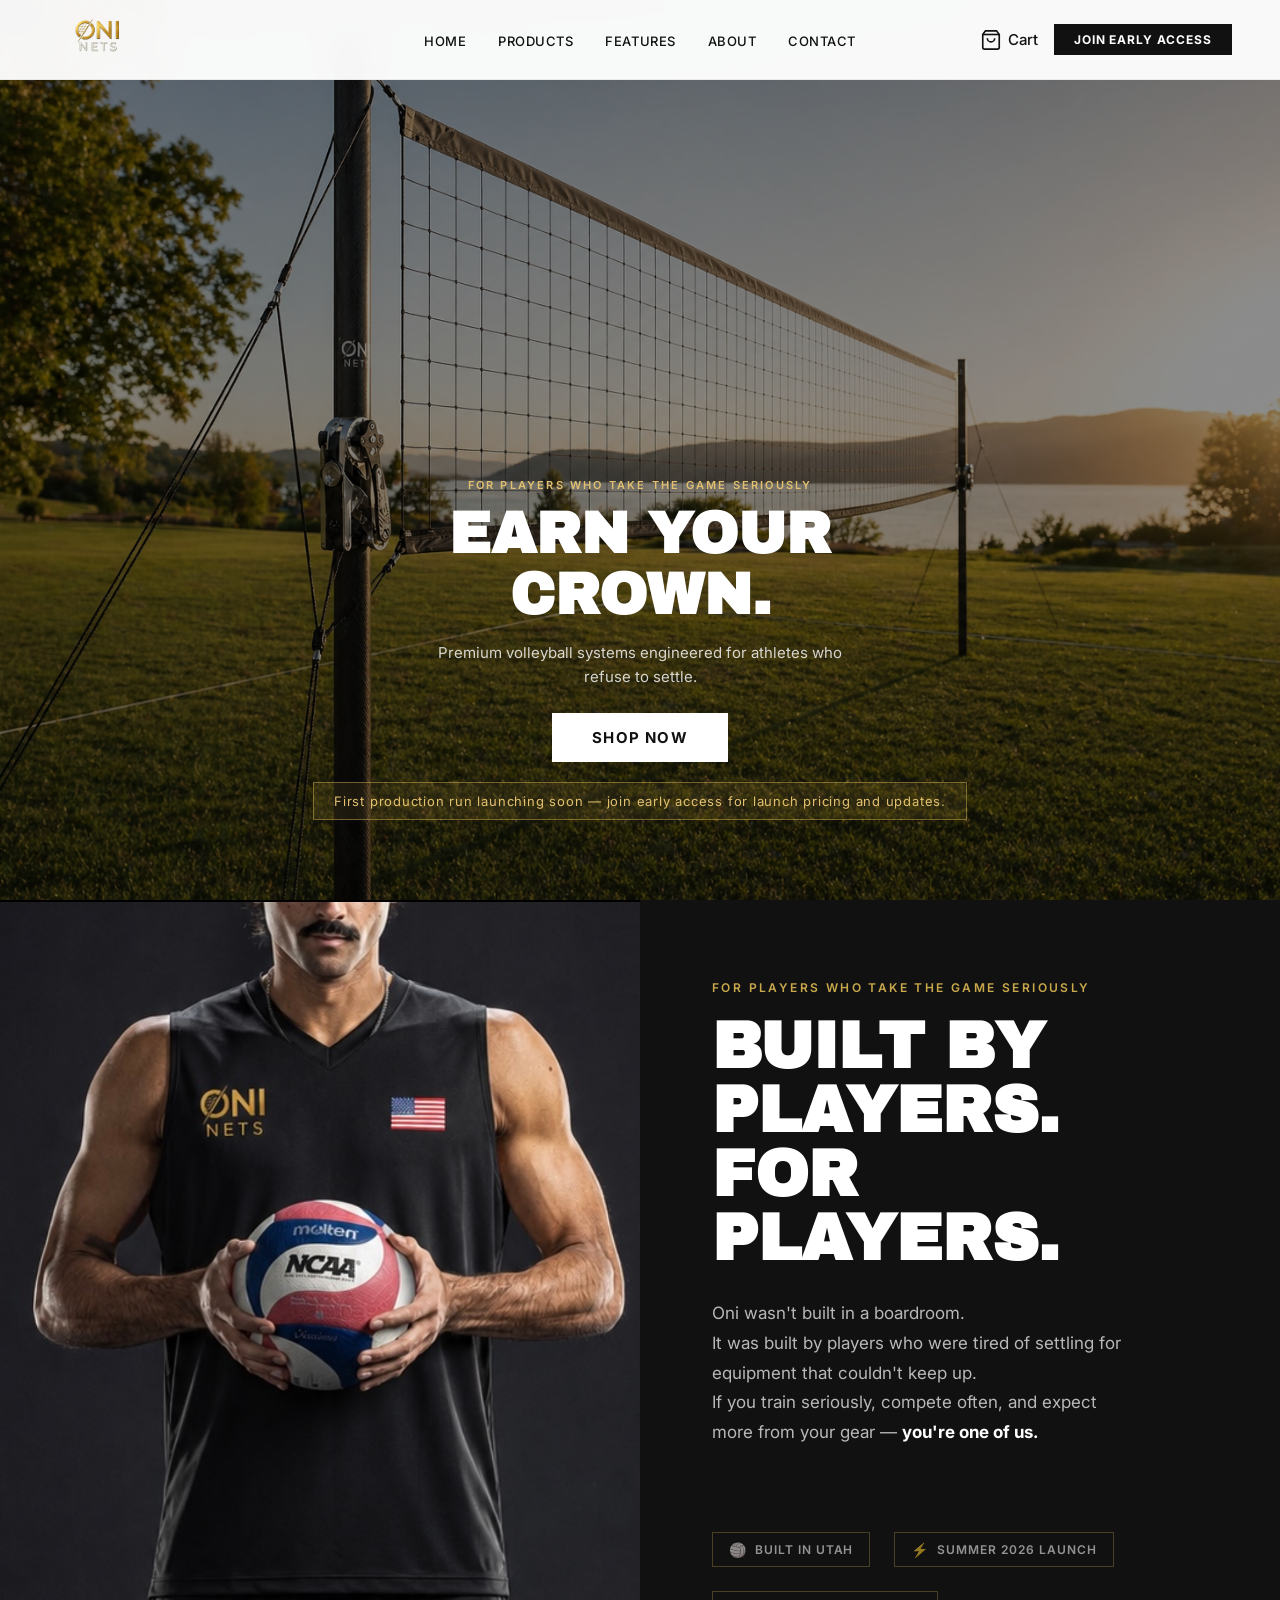
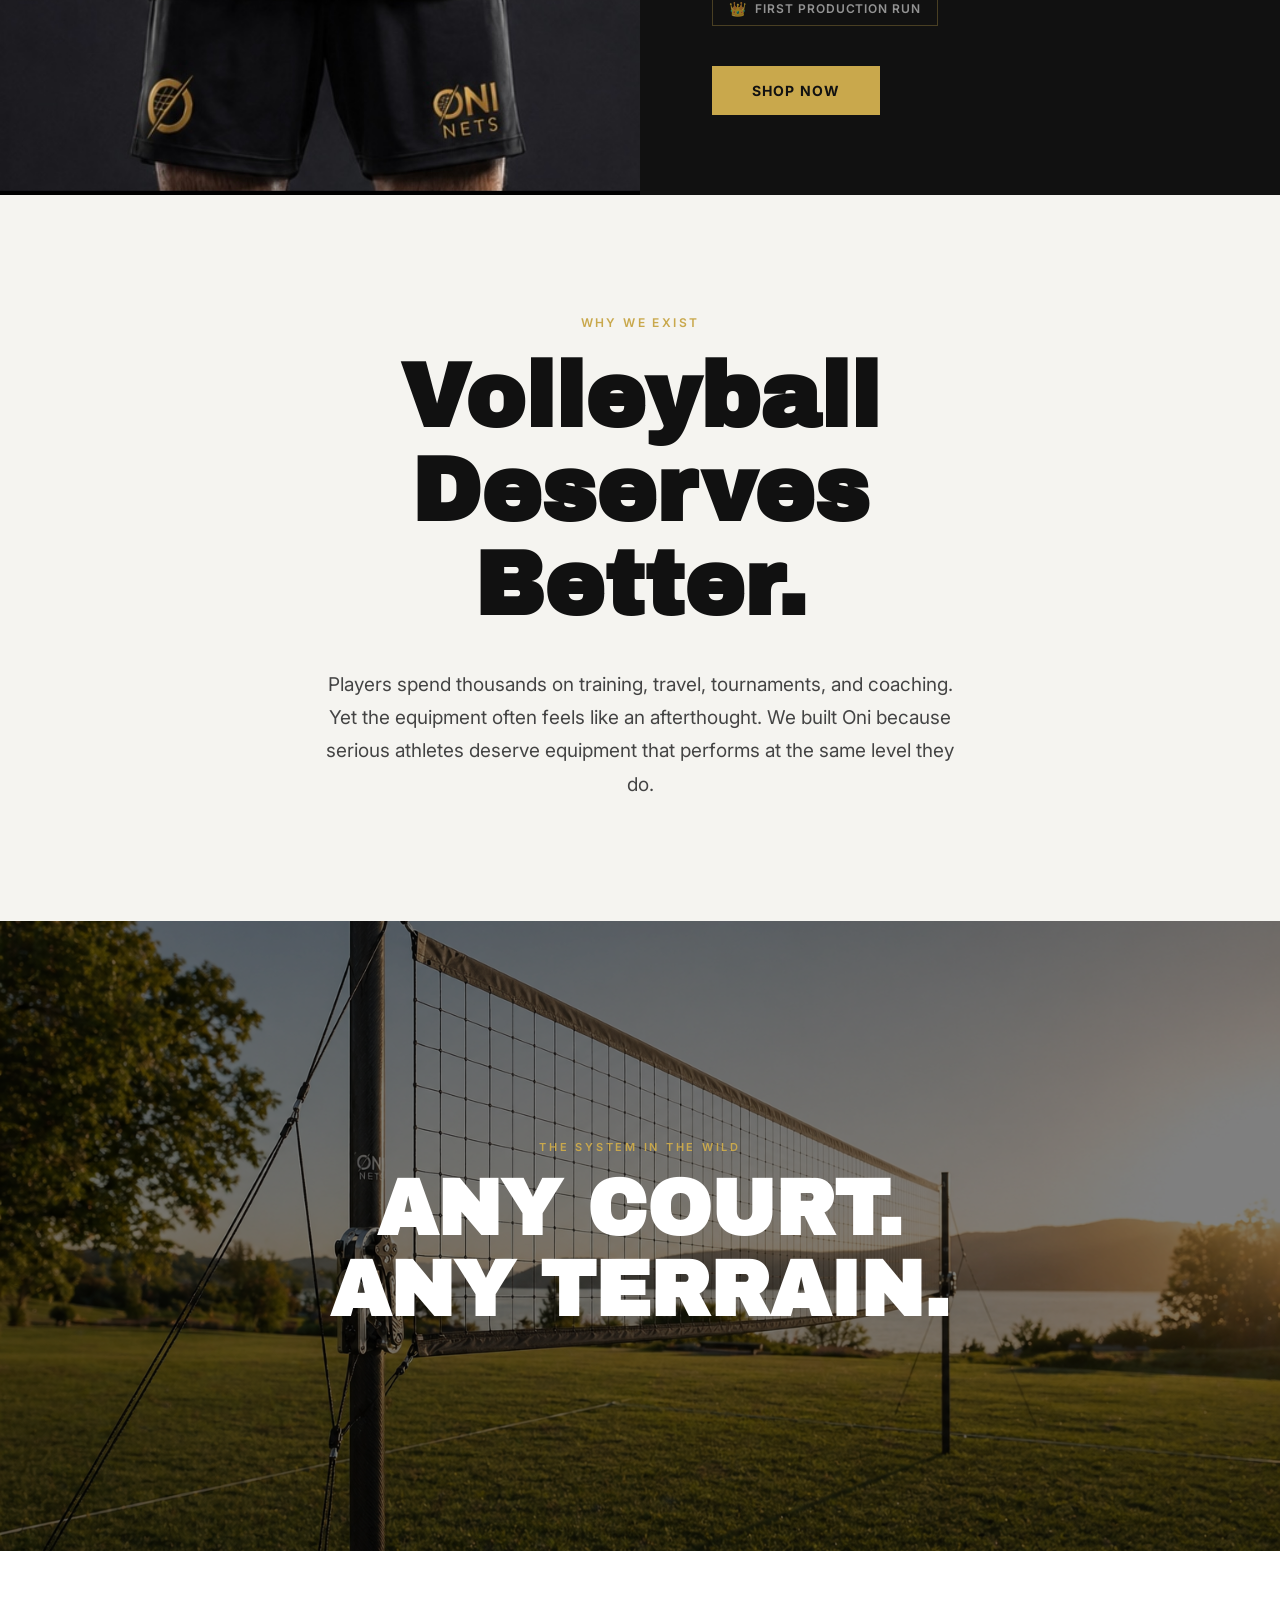
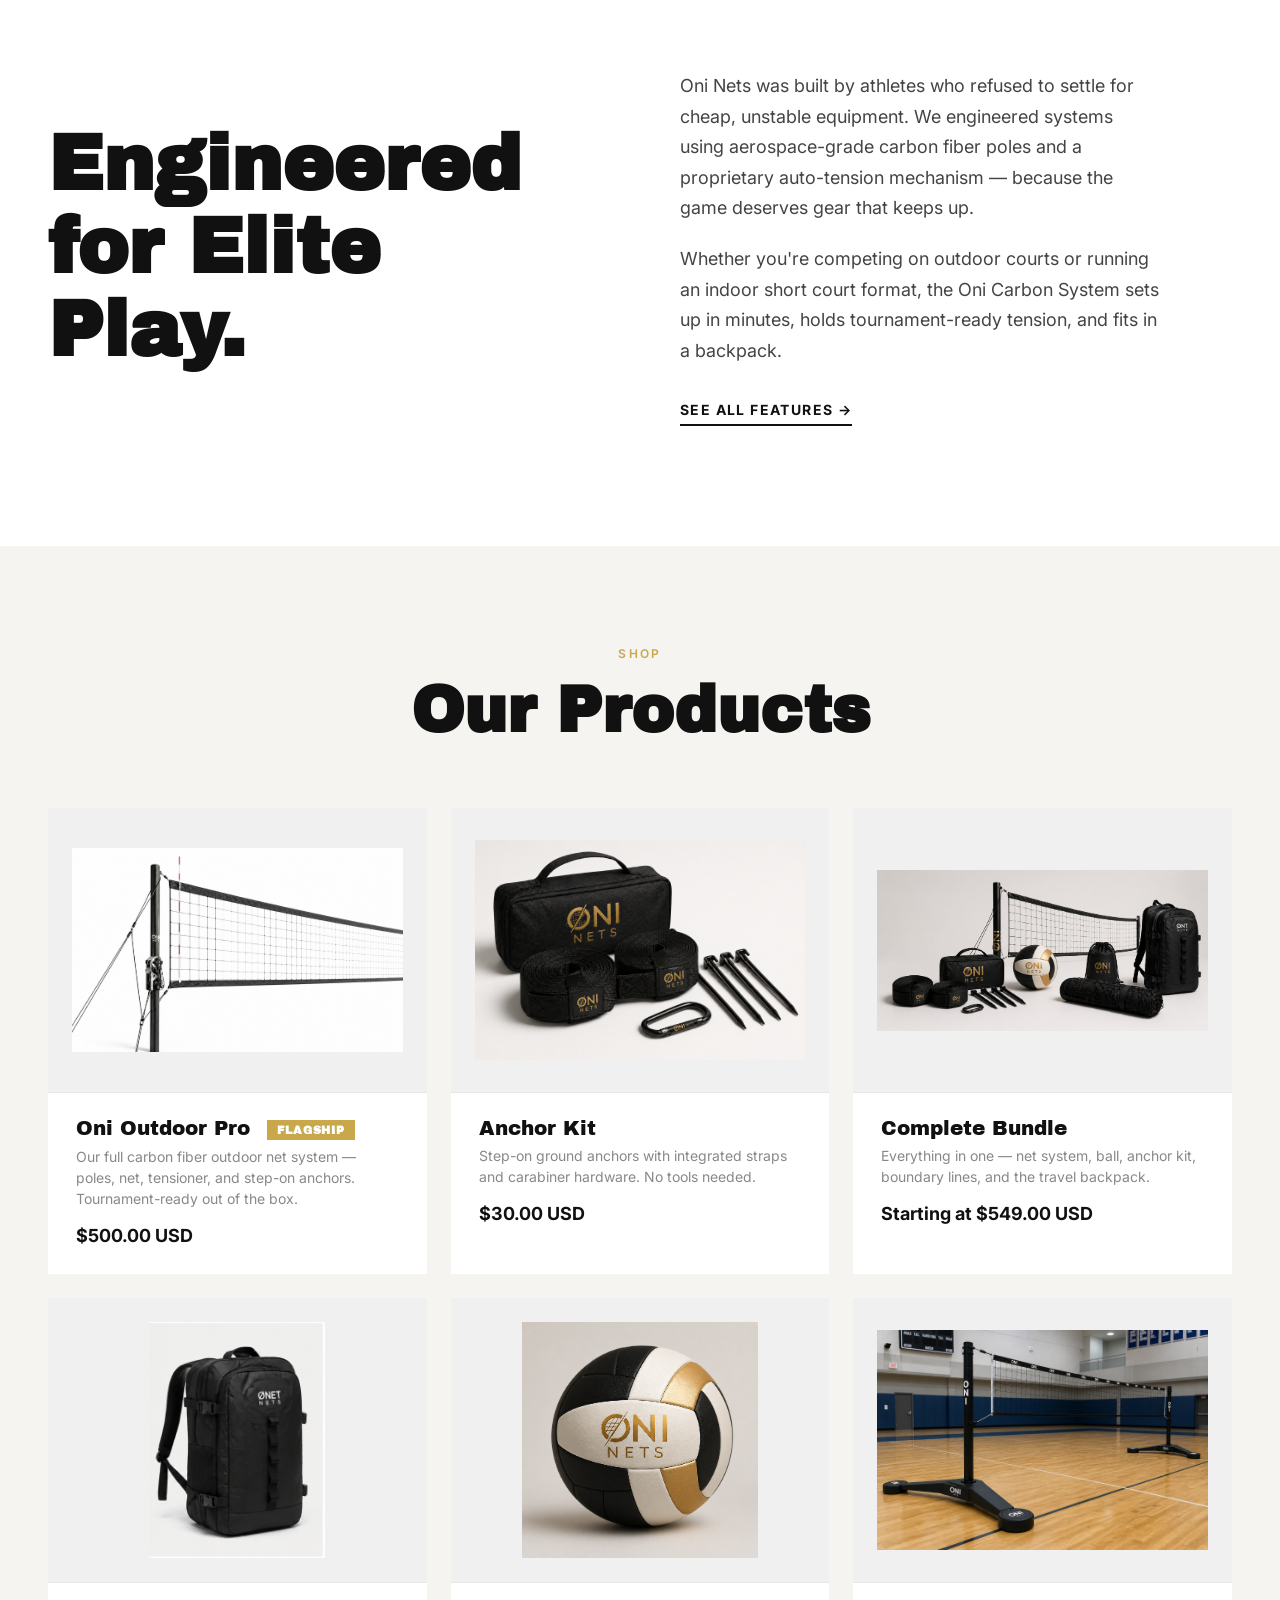
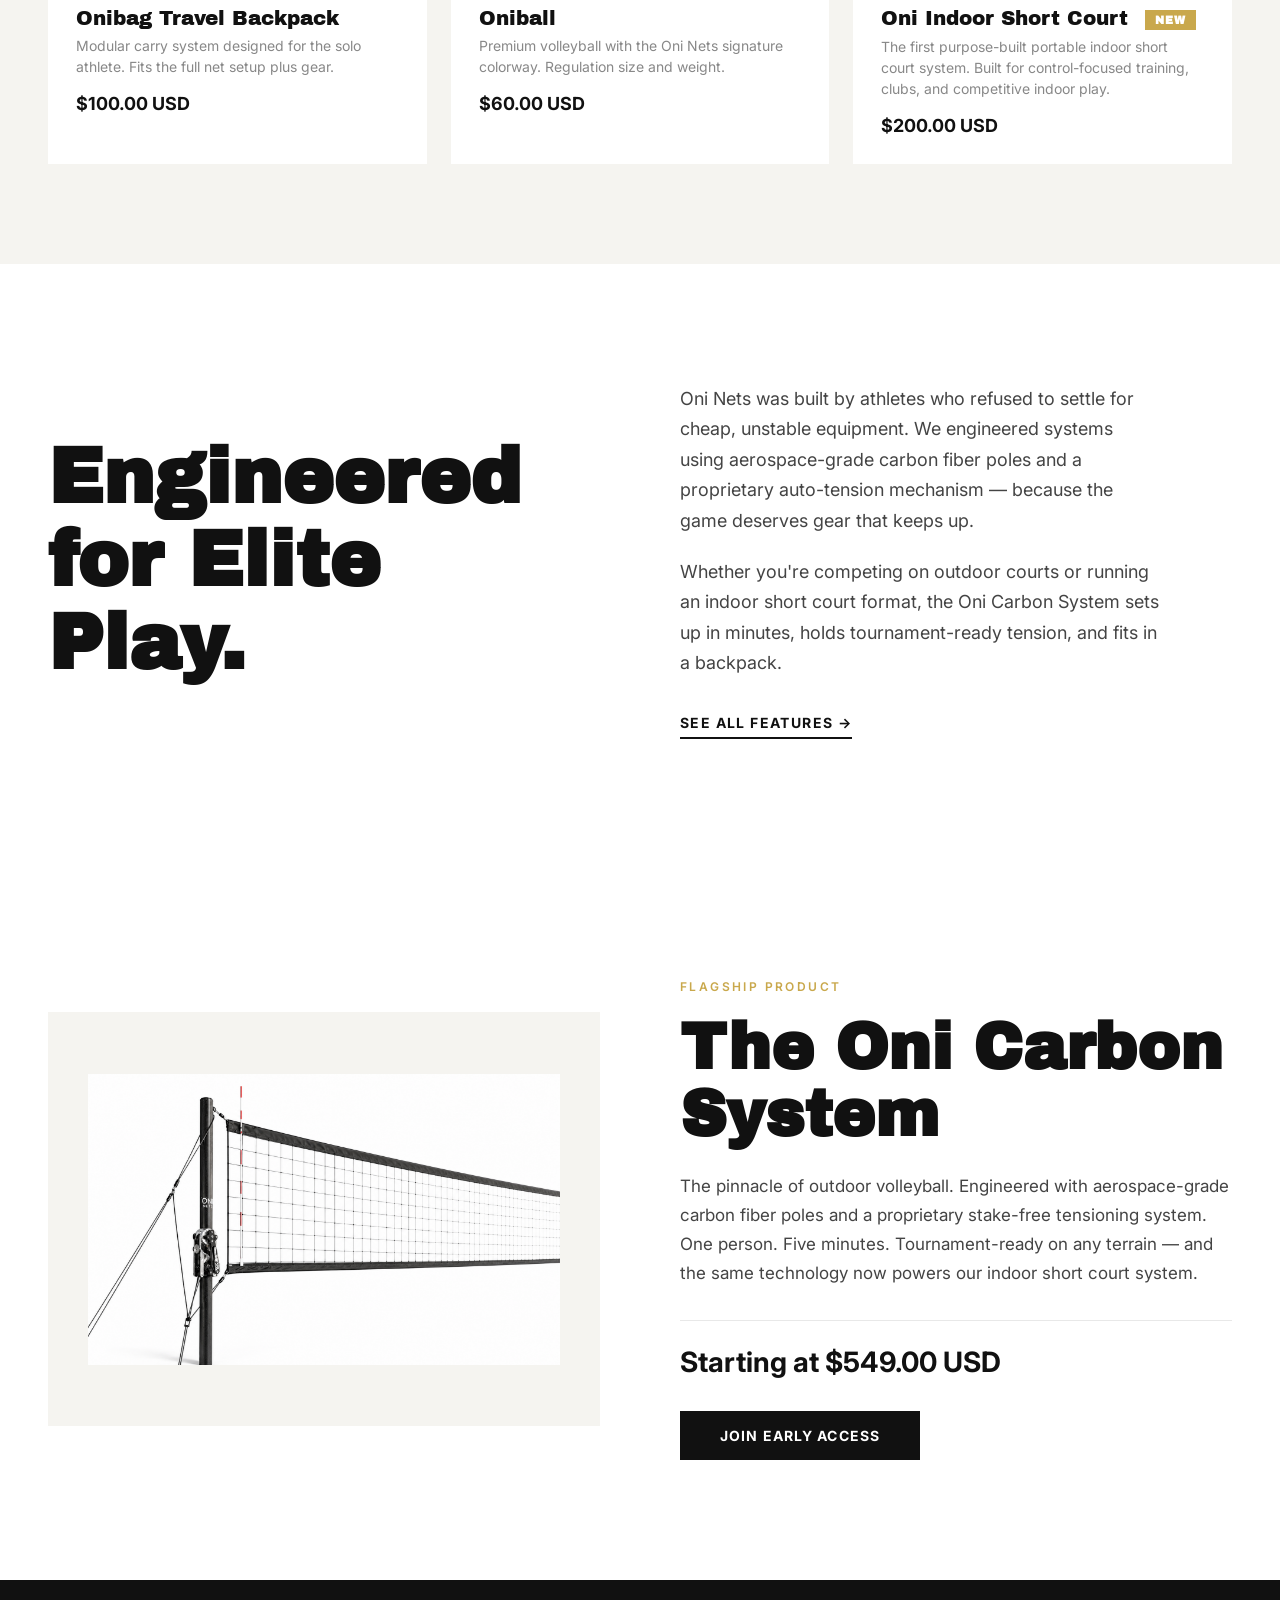
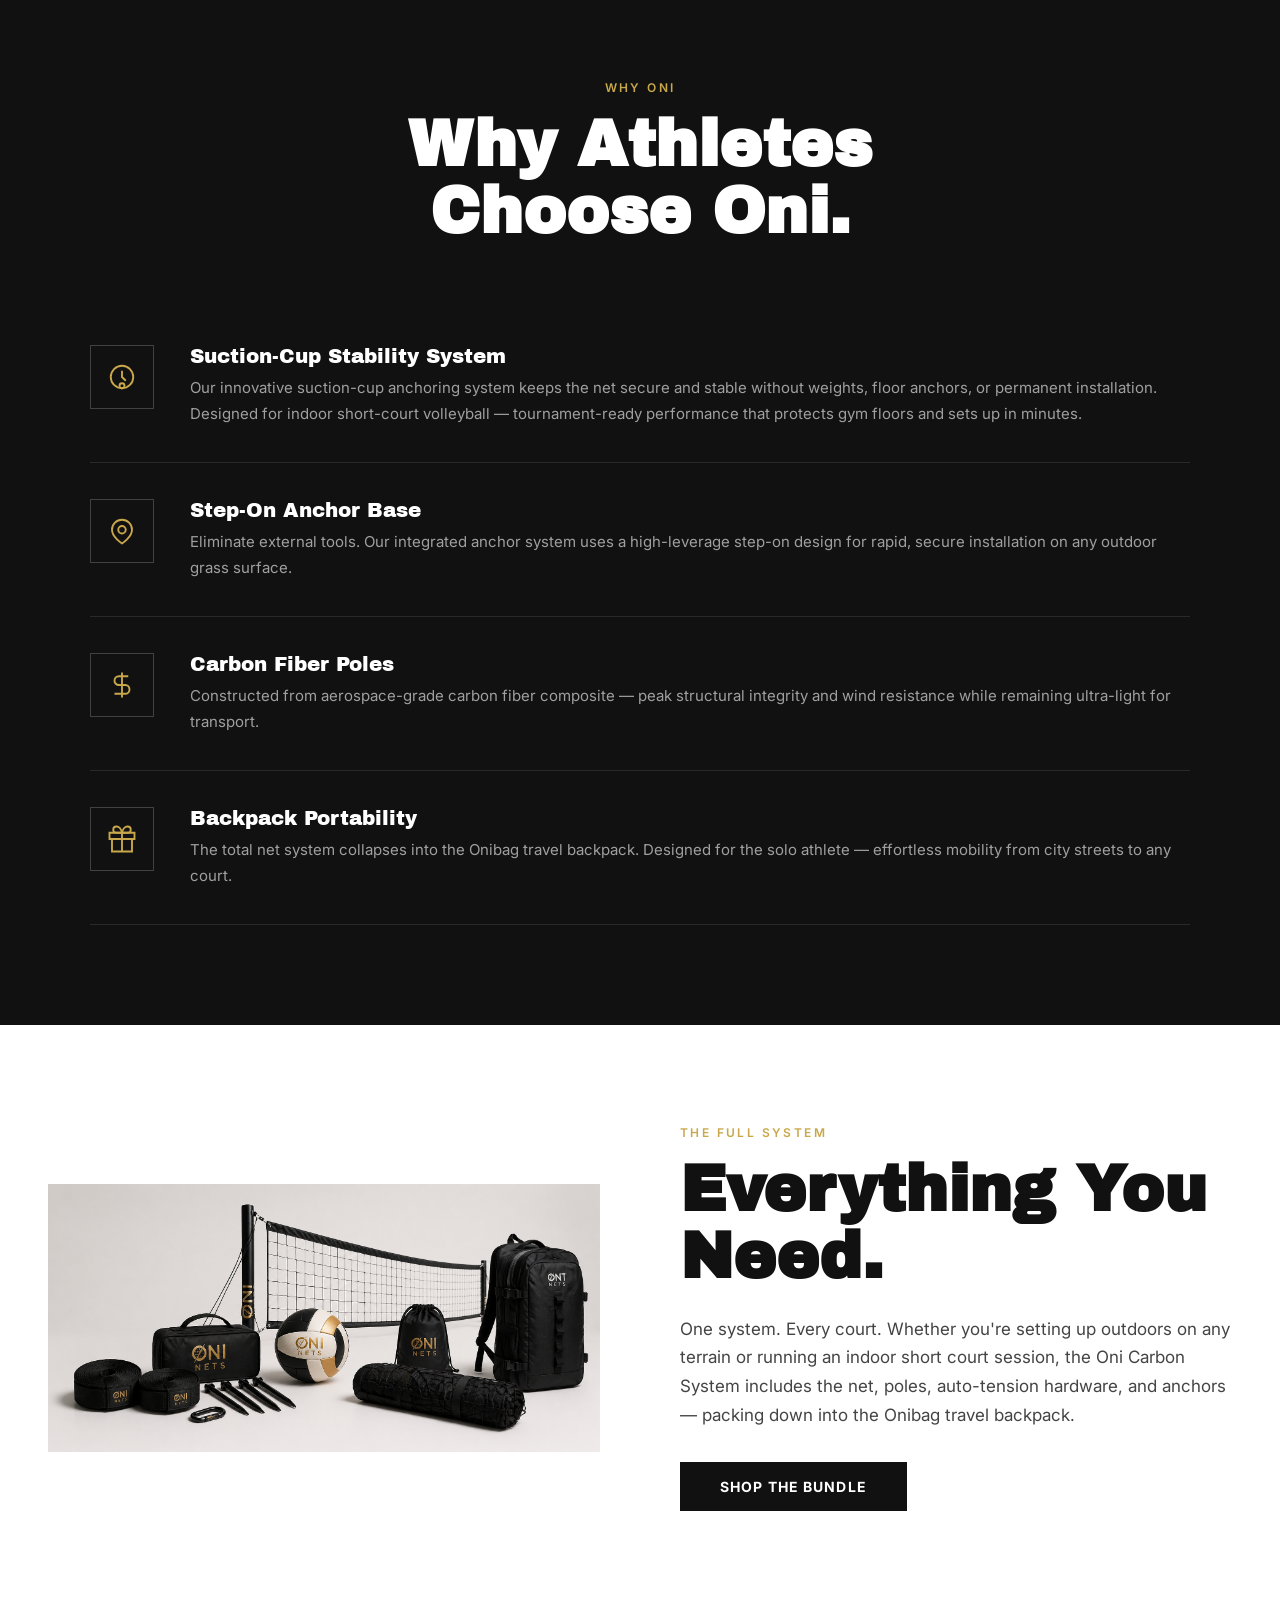
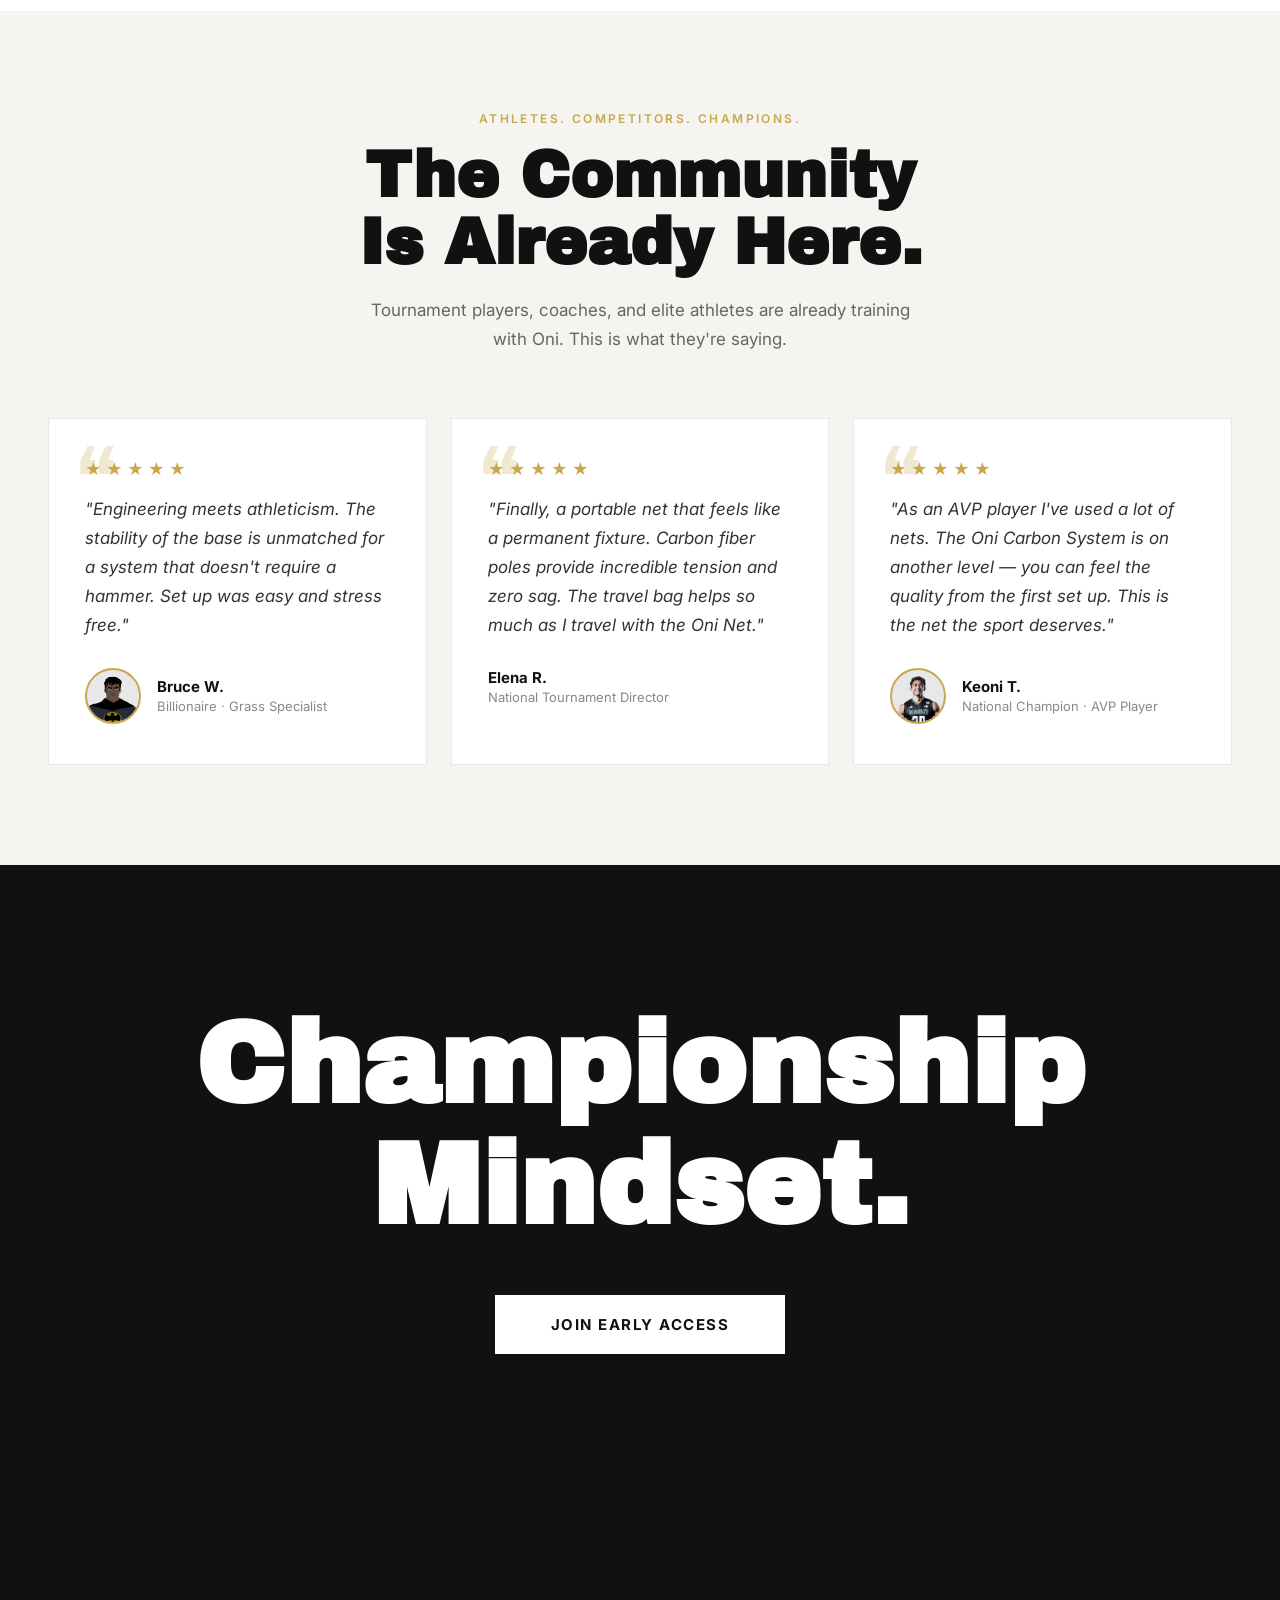
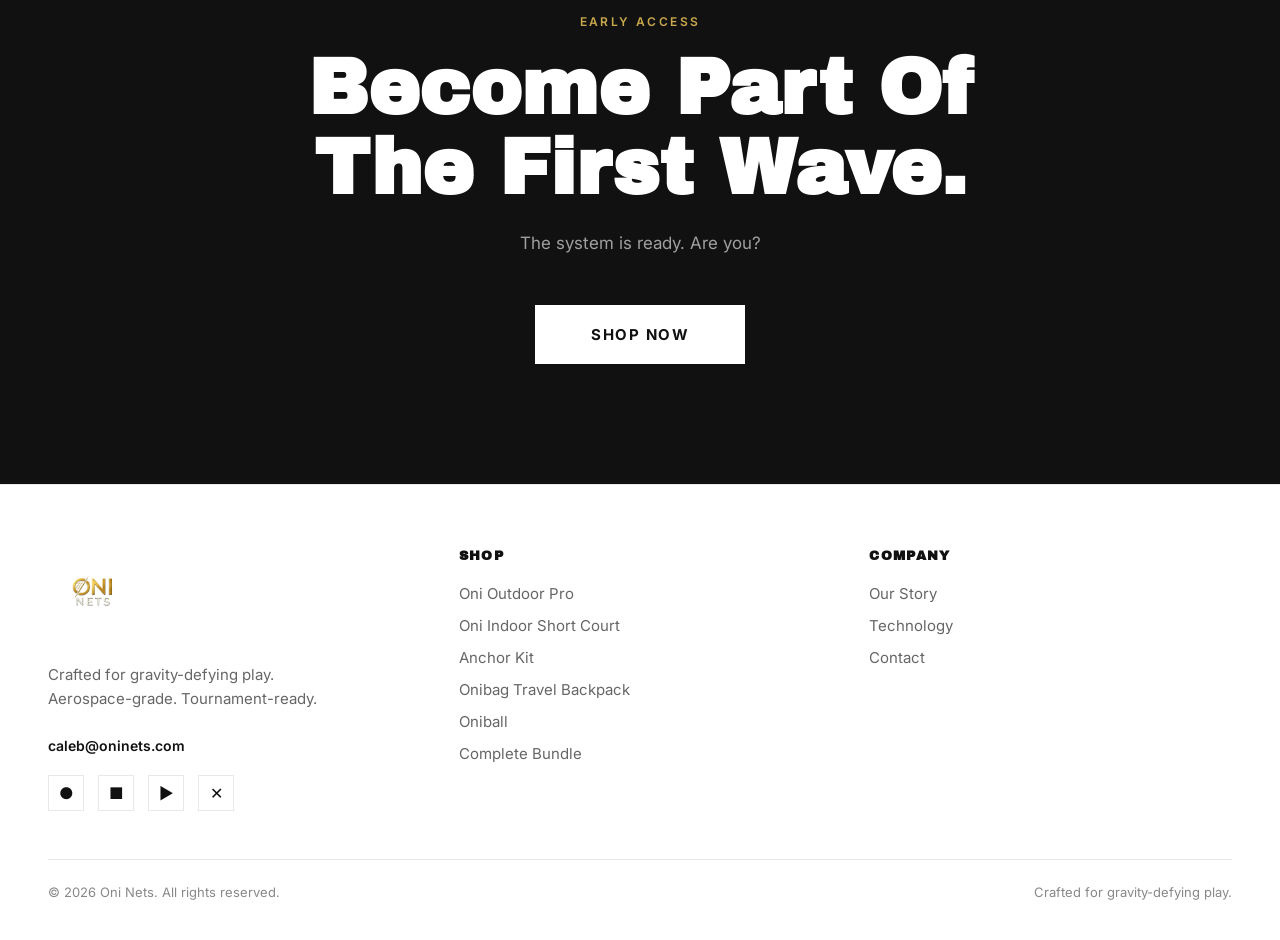
==== commit db2635b2: "Restore homepage branding updates" ====
--- a/index.html
+++ b/index.html
@@ -1094,6 +1094,13 @@
   </style>
 </head>
 <body>
+
+  <!-- LOADER -->
+  <div id="loader">
+    <img id="loader-logo" src="images/IMG_7720.PNG" alt="Oni Nets" />
+    <p id="loader-tagline">Built For Competitors</p>
+    <div id="loader-bar"></div>
+  </div>
 
   <!-- NAV -->
   <nav>
@@ -1131,12 +1138,48 @@
     </div>
   </section>
 
+  <!-- ATHLETE BRAND SECTION -->
+  <section class="athlete-section">
+    <div class="athlete-img-side">
+      <img src="images/jereseyphoto.jpeg" alt="Keoni T. — National Champion, AVP Player" />
+    </div>
+    <div class="athlete-text-side">
+      <p class="section-label">For Players Who Take The Game Seriously</p>
+      <h2 class="athlete-headline display">BUILT BY<br>PLAYERS.<br>FOR PLAYERS.</h2>
+      <p class="athlete-body">Oni wasn't built in a boardroom.<br>It was built by players who were tired of settling for equipment that couldn't keep up.<br>If you train seriously, compete often, and expect more from your gear — <strong style="color:var(--white);">you're one of us.</strong></p>
+      <div class="trust-badges">
+        <div class="trust-badge"><span class="badge-icon">🏐</span> Built in Utah</div>
+        <div class="trust-badge"><span class="badge-icon">⚡</span> Summer 2026 Launch</div>
+        <div class="trust-badge"><span class="badge-icon">👑</span> First Production Run</div>
+      </div>
+      <a href="#products" class="btn-gold" style="margin-top:40px;">Shop Now</a>
+    </div>
+  </section>
+
+  <!-- WHY WE EXIST -->
+  <section class="why-section">
+    <div class="why-inner">
+      <p class="section-label" style="color:var(--gold);margin-bottom:20px;">Why We Exist</p>
+      <h2 class="why-title display">Volleyball<br>Deserves Better.</h2>
+      <p class="why-body">Players spend thousands on training, travel, tournaments, and coaching. Yet the equipment often feels like an afterthought. We built Oni because serious athletes deserve equipment that performs at the same level they do.</p>
+    </div>
+  </section>
+
+  <!-- OUTDOOR PHOTO SECTION -->
+  <section class="outdoor-section">
+    <div class="outdoor-bg"></div>
+    <div class="outdoor-content">
+      <p class="outdoor-eyebrow">The System In The Wild</p>
+      <h2 class="outdoor-title display">ANY COURT.<br>ANY TERRAIN.</h2>
+    </div>
+  </section>
+
   <!-- TAGLINE -->
   <section class="tagline-section" id="about">
     <h2 class="tagline-title display">Engineered<br>for Elite<br>Play.</h2>
     <div class="tagline-body">
       <p>Oni Nets was built by athletes who refused to settle for cheap, unstable equipment. We engineered systems using aerospace-grade carbon fiber poles and a proprietary auto-tension mechanism — because the game deserves gear that keeps up.</p>
-      <p>Whether you're competing on outdoor courts or training on the new Team USA indoor short court format, the Oni Carbon System sets up in minutes, holds tournament-ready tension, and fits in a backpack.</p>
+      <p>Whether you're competing on outdoor courts or running an indoor short court format, the Oni Carbon System sets up in minutes, holds tournament-ready tension, and fits in a backpack.</p>
       <a href="#features" class="tagline-link">See All Features →</a>
     </div>
   </section>
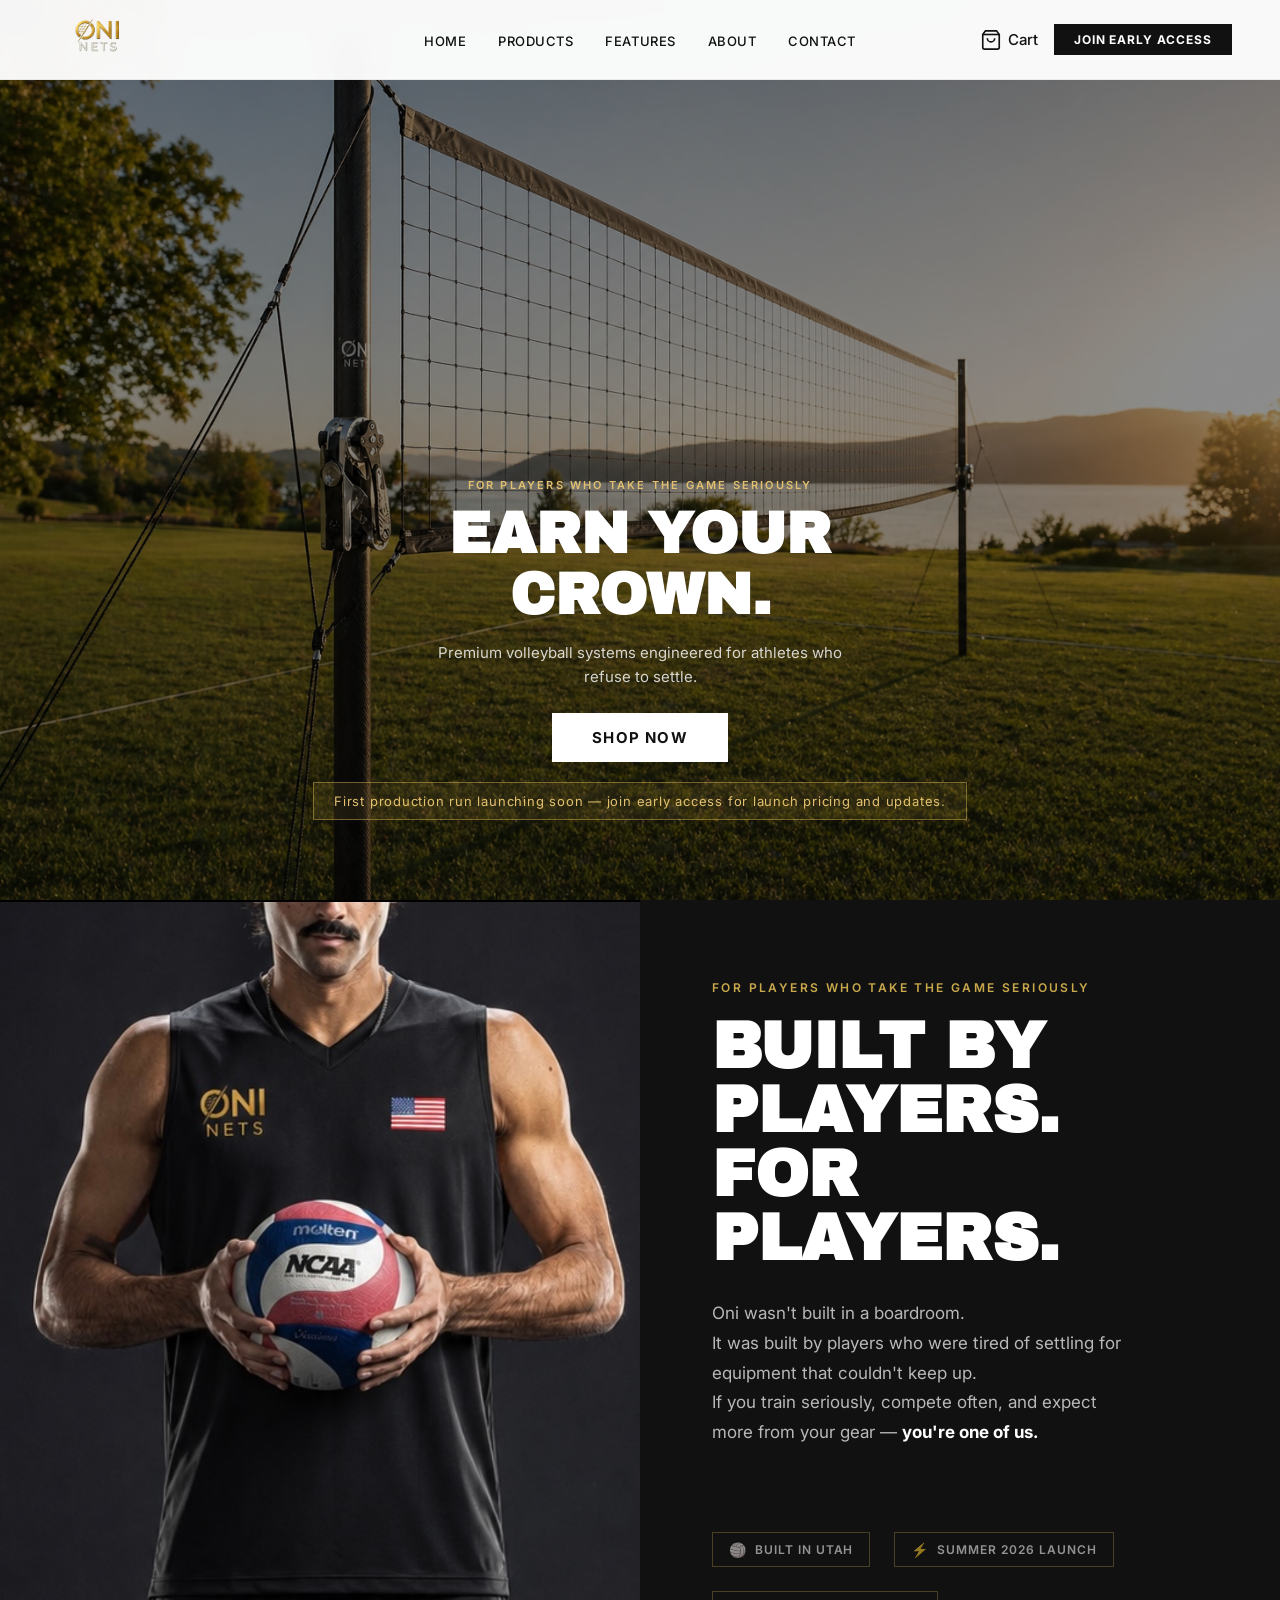
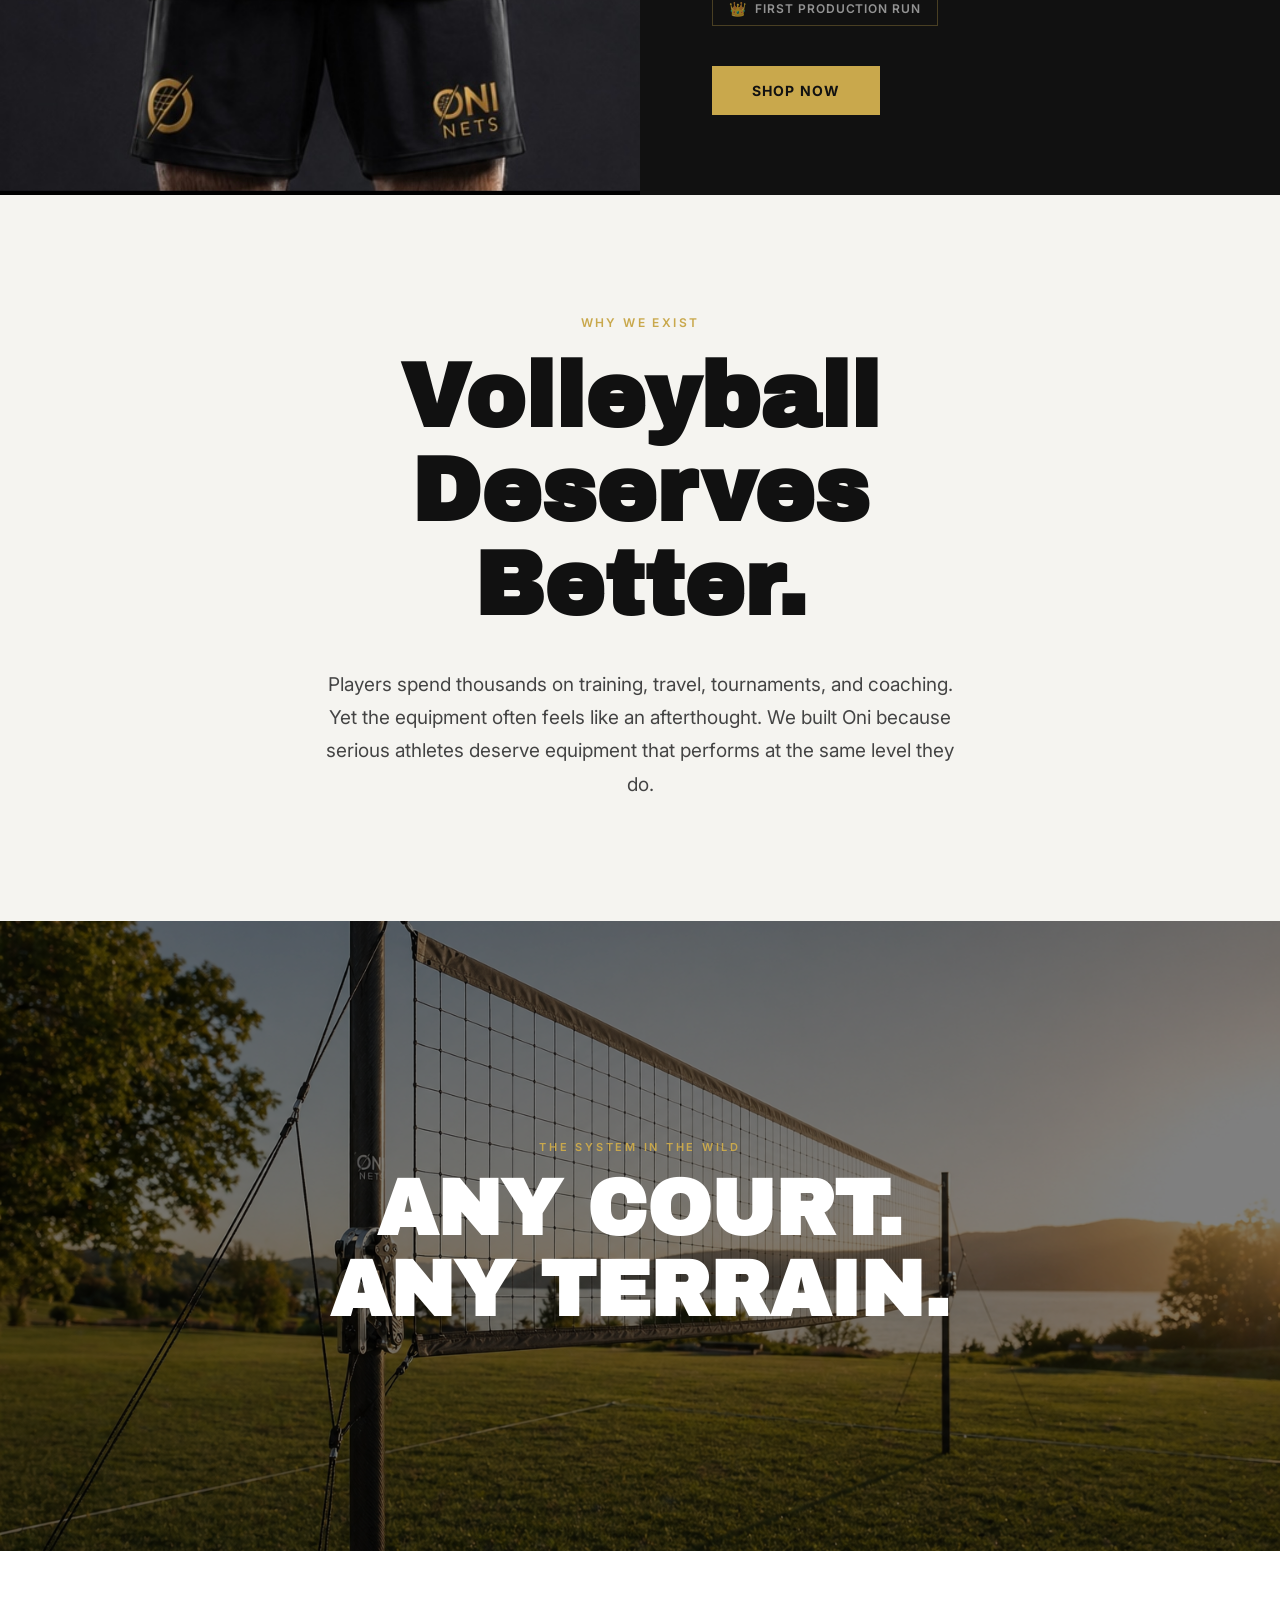
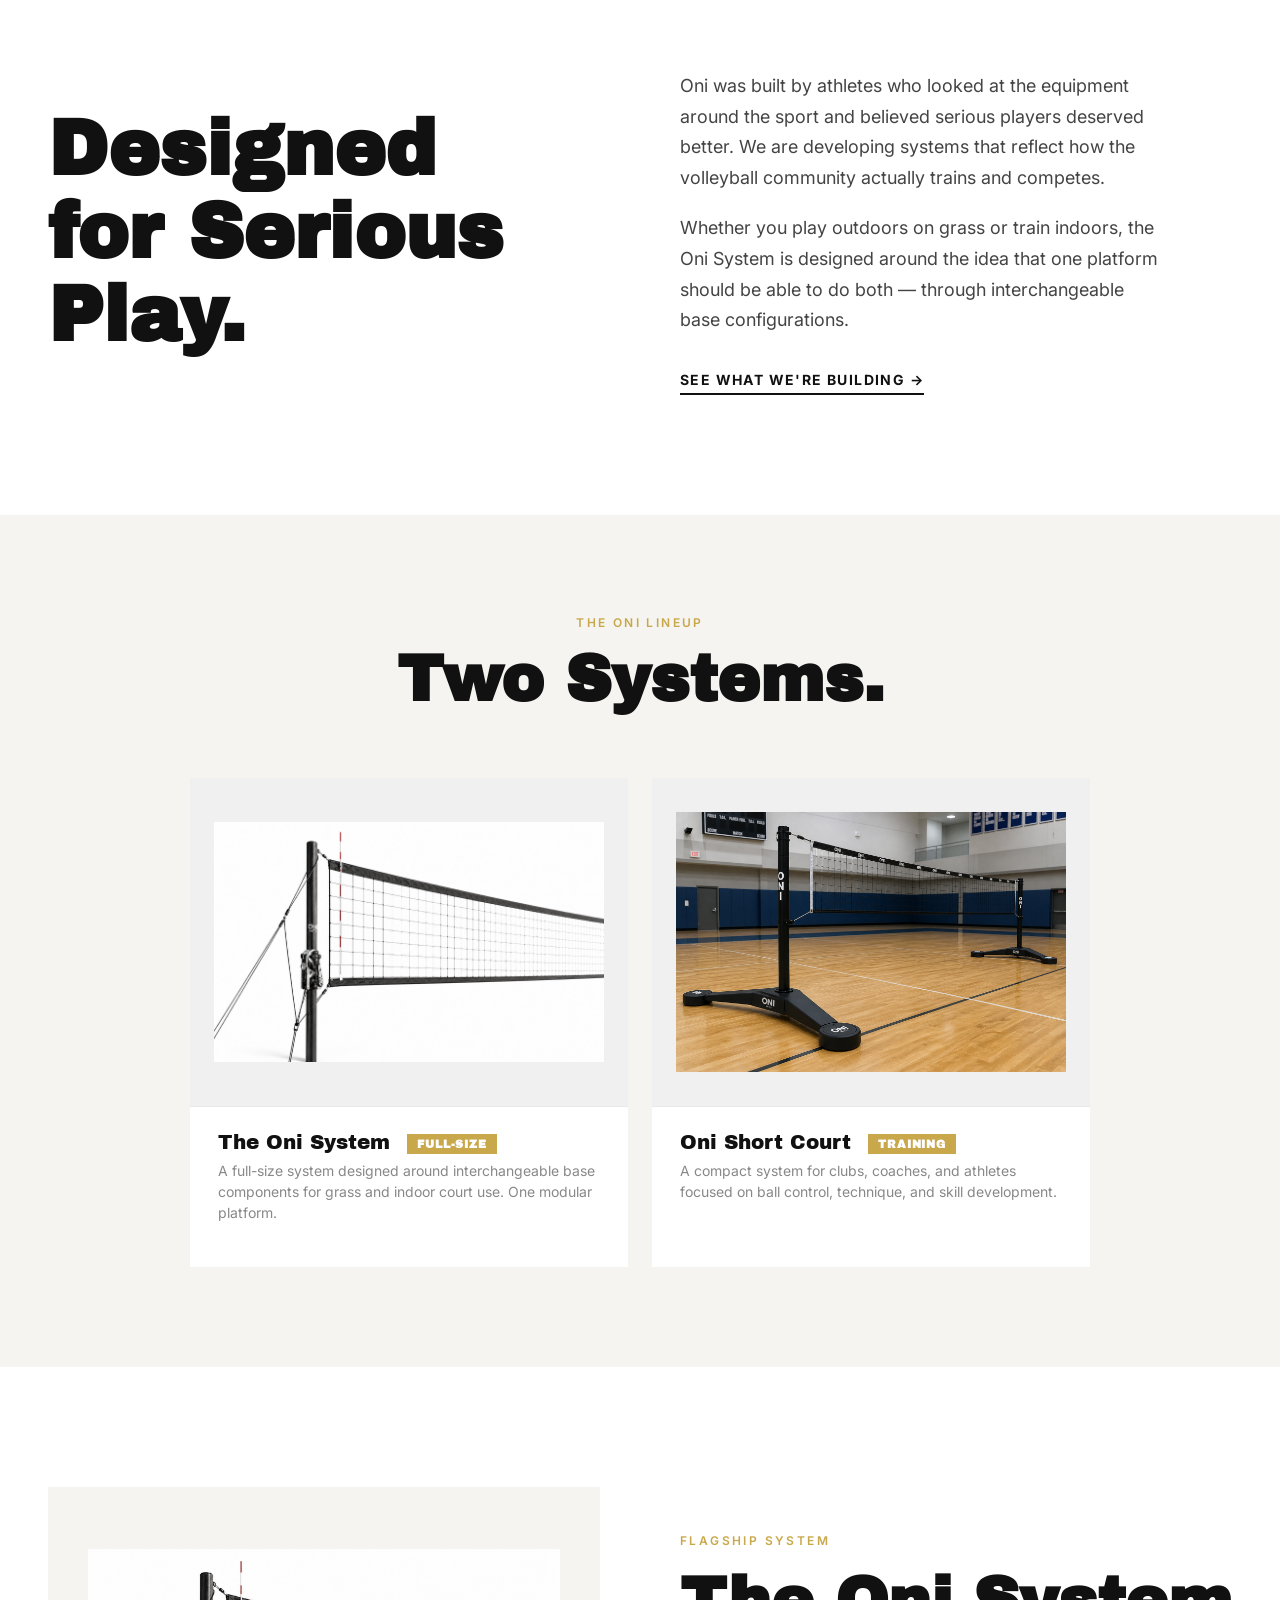
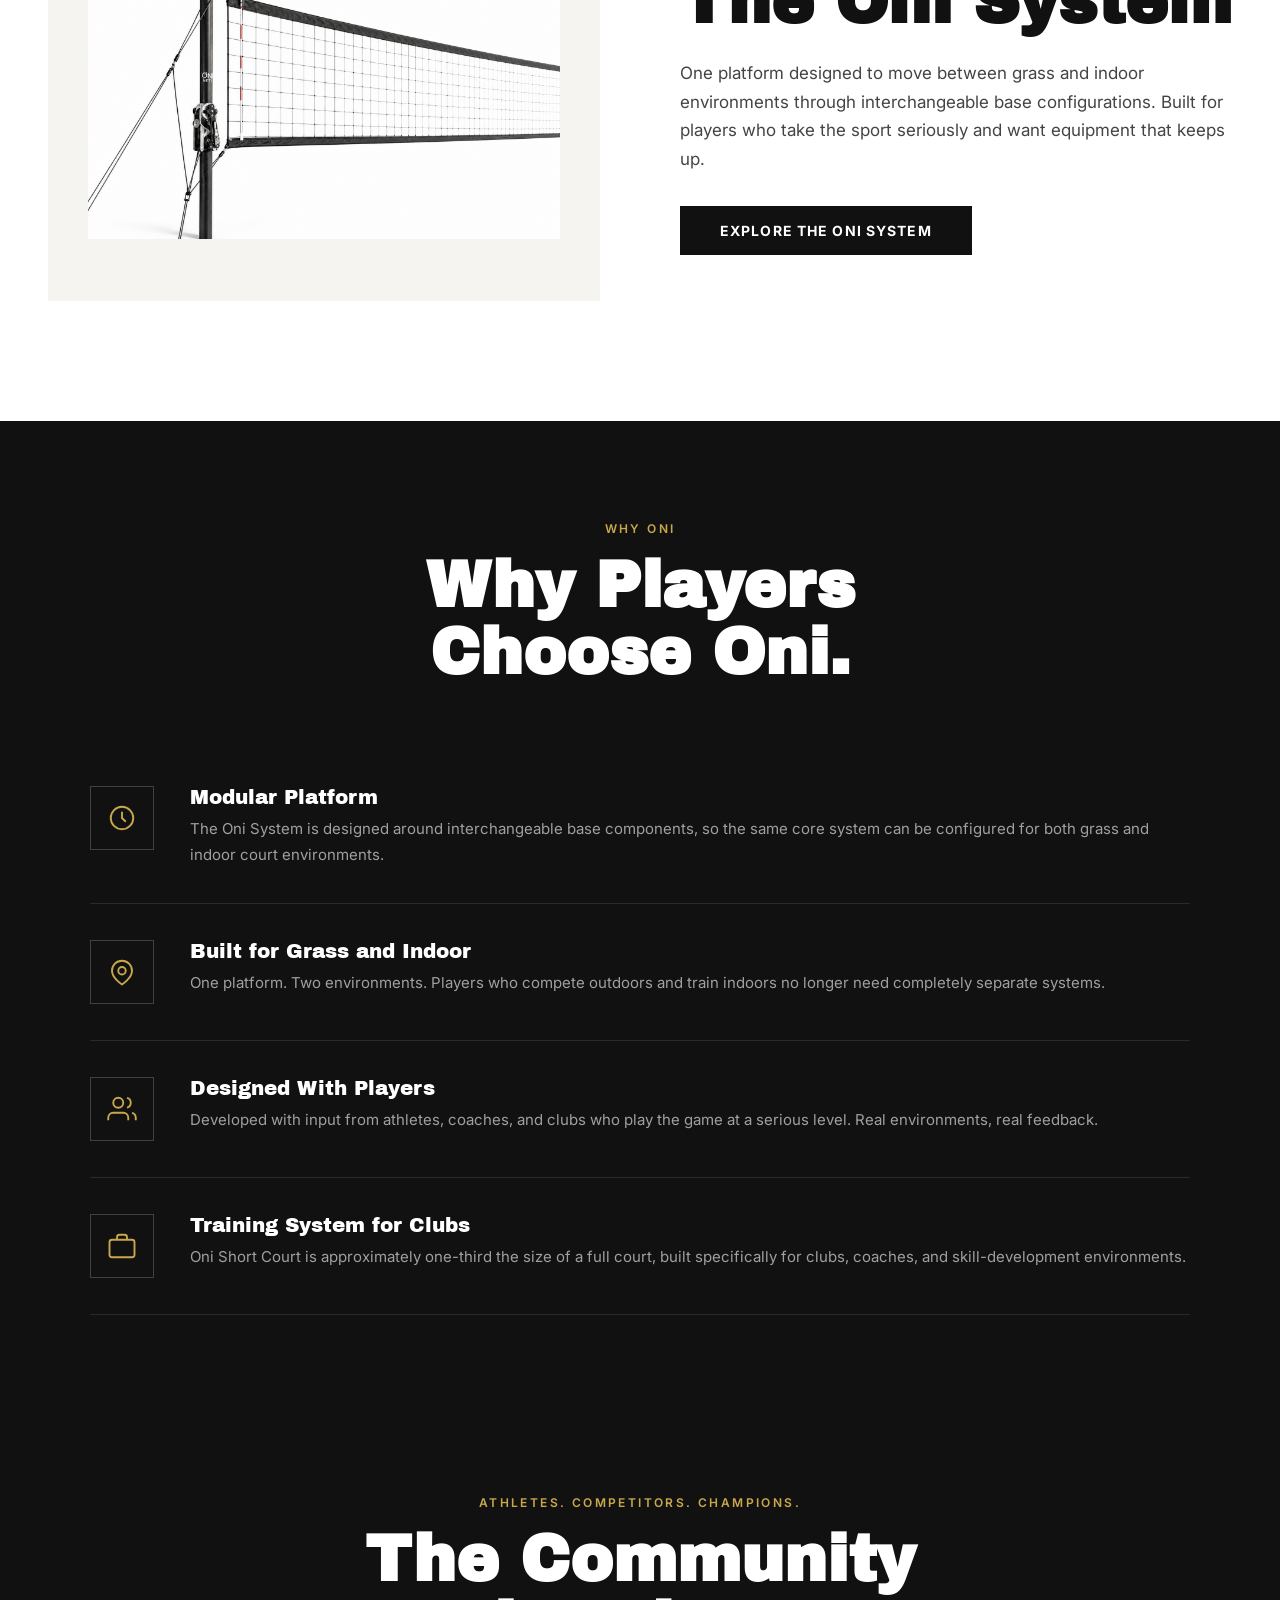
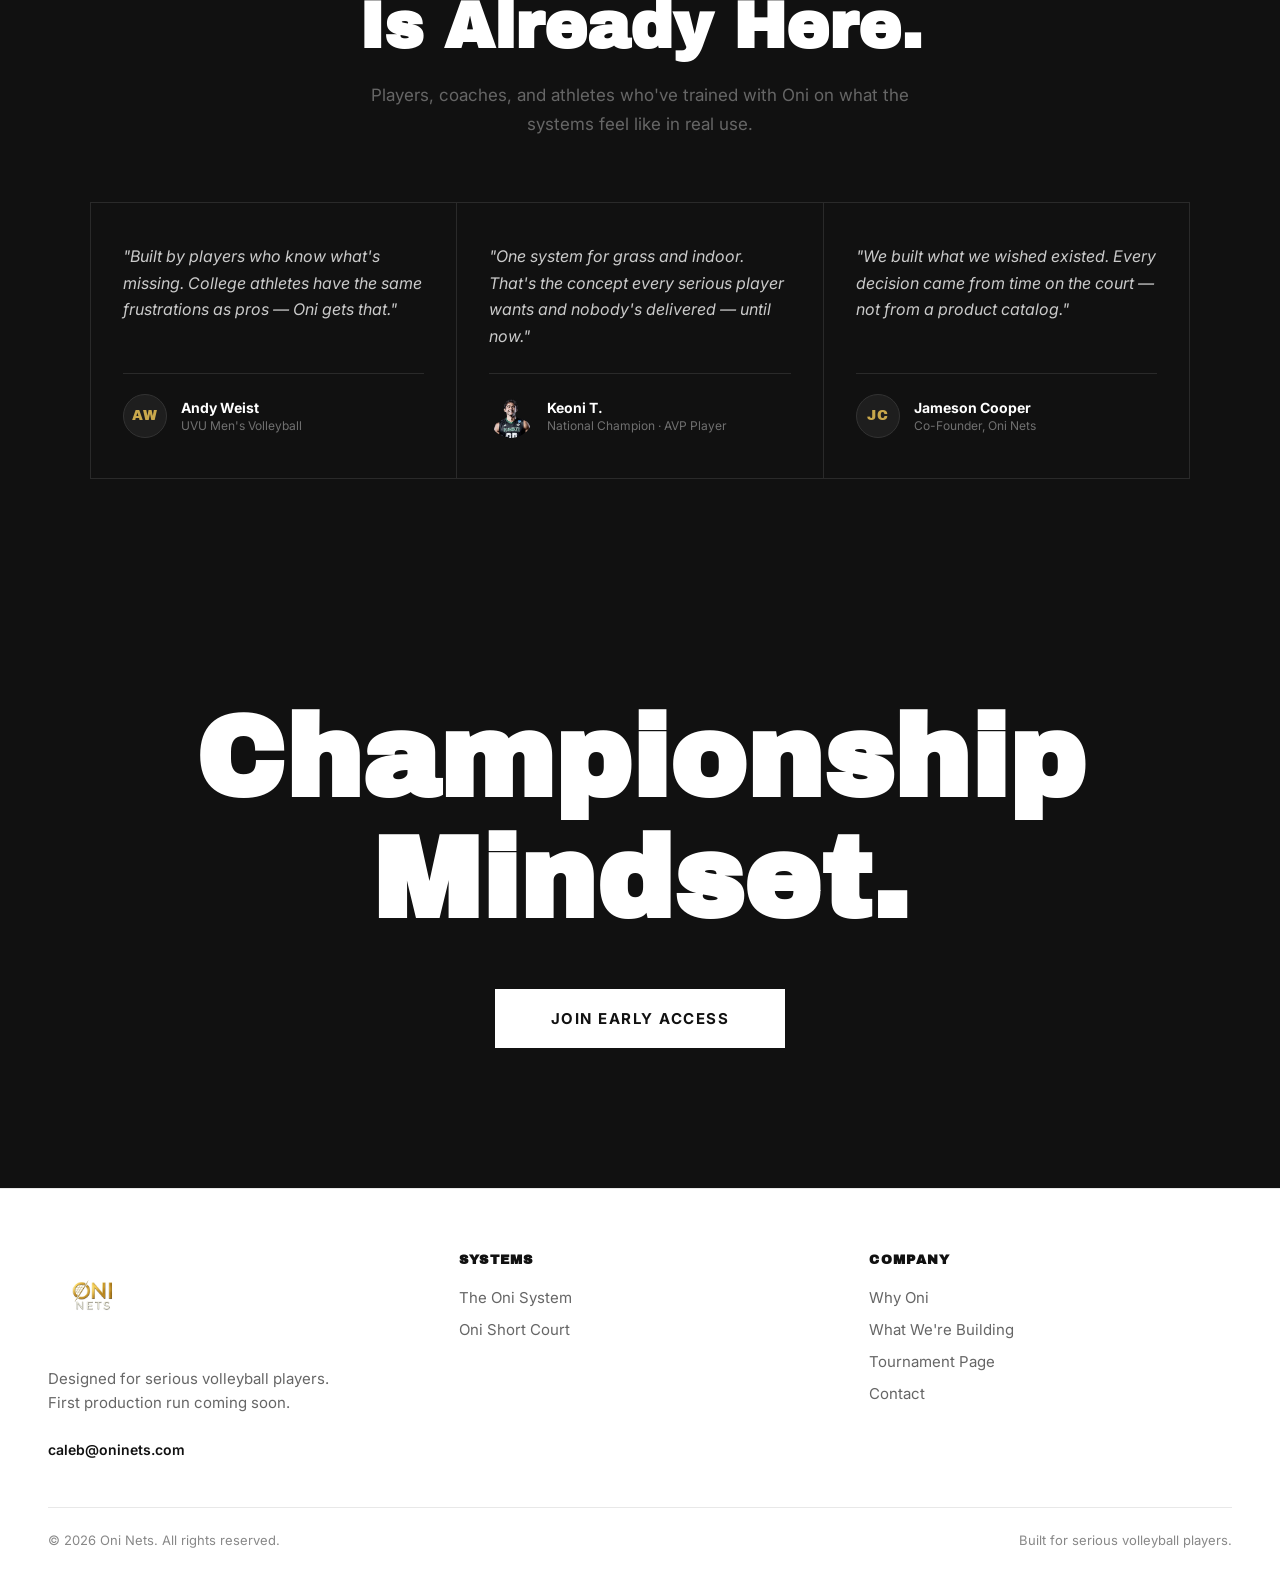
==== commit c6cba213: "add cali to landing pg" ====
--- a/index.html
+++ b/index.html
@@ -573,81 +573,82 @@
 
     /* ── ENDORSEMENTS ── */
     .endorsements-section {
-      background: var(--off-white);
-      padding: 100px 48px;
-    }
+      background: var(--black);
+      padding: 80px 48px;
+    }
+
+    .endorsements-section .section-label { color: var(--gold); }
+    .endorsements-section .section-title { color: var(--white); }
 
     .endorsements-grid {
       display: grid;
       grid-template-columns: repeat(3, 1fr);
+      gap: 1px;
+      max-width: 1100px;
+      margin: 48px auto 0;
+      background: #2a2a2a;
+      border: 1px solid #2a2a2a;
+    }
+
+    .endorsement-card {
+      background: var(--black);
+      padding: 40px 32px;
+      display: flex;
+      flex-direction: column;
+      justify-content: space-between;
       gap: 24px;
-      max-width: 1200px;
-      margin: 0 auto;
-    }
-
-    .endorsement-card {
-      background: var(--white);
-      padding: 40px 36px;
-      border: 1px solid var(--light-gray);
-      position: relative;
-    }
-
-    .endorsement-card::before {
-      content: '\201C';
-      font-family: 'Archivo Black', sans-serif;
-      font-size: 80px;
-      line-height: 1;
-      color: var(--gold);
-      opacity: 0.25;
-      position: absolute;
-      top: 16px;
-      left: 28px;
-    }
-
-    .endorsement-stars {
-      display: flex;
-      gap: 4px;
-      margin-bottom: 16px;
-    }
-
-    .endorsement-stars span {
-      color: var(--gold);
+    }
+
+    .endorsement-quote {
       font-size: 16px;
-    }
-
-    .endorsement-quote {
-      font-size: 17px;
       font-style: italic;
-      line-height: 1.7;
-      color: #333;
-      margin-bottom: 28px;
+      line-height: 1.65;
+      color: rgba(255,255,255,0.78);
+      flex: 1;
     }
 
     .endorsement-meta {
       display: flex;
       align-items: center;
-      gap: 16px;
+      gap: 14px;
+      padding-top: 20px;
+      border-top: 1px solid #2a2a2a;
     }
 
     .endorsement-avatar {
-      width: 56px;
-      height: 56px;
+      width: 44px;
+      height: 44px;
       border-radius: 50%;
       object-fit: cover;
       object-position: top center;
-      background: var(--light-gray);
       flex-shrink: 0;
-      border: 2px solid var(--gold);
+    }
+
+    .endorsement-avatar-initial {
+      width: 44px;
+      height: 44px;
+      border-radius: 50%;
+      background: #1e1e1e;
+      border: 1px solid #333;
+      flex-shrink: 0;
+      display: flex;
+      align-items: center;
+      justify-content: center;
+      font-family: 'Archivo Black', sans-serif;
+      font-size: 14px;
+      color: var(--gold);
+      letter-spacing: 0.02em;
     }
 
     .endorsement-name {
-      font-size: 15px;
+      font-size: 14px;
       font-weight: 700;
+      color: var(--white);
     }
 
     .endorsement-title {
-      font-size: 13px;
-      color: var(--gray);
+      font-size: 12px;
+      color: rgba(255,255,255,0.4);
       margin-top: 2px;
     }
 
@@ -791,8 +792,8 @@
       .features-section,
       .cta-section { padding: 72px 24px; }
 
-      .products-grid,
-      .endorsements-grid { grid-template-columns: 1fr; gap: 16px; }
+      .products-grid { grid-template-columns: 1fr; gap: 16px; }
+      .endorsements-grid { grid-template-columns: 1fr; gap: 1px; }
 
       .feature-item { grid-template-columns: 1fr; gap: 16px; }
       .feature-icon { width: 48px; height: 48px; }
@@ -805,7 +806,7 @@
 
     @media (min-width: 769px) and (max-width: 1024px) {
       .products-grid { grid-template-columns: repeat(2, 1fr); }
-      .endorsements-grid { grid-template-columns: repeat(2, 1fr); }
+      .endorsements-grid { grid-template-columns: repeat(2, 1fr); gap: 1px; }
     }
 
     /* ── NOT FOR EVERYONE ── */
@@ -1120,7 +1121,7 @@
         Cart
         <span id="cart-badge" style="position:absolute;top:-8px;right:-10px;background:var(--gold);color:#fff;border-radius:50%;width:18px;height:18px;font-size:11px;font-weight:700;display:none;align-items:center;justify-content:center;">0</span>
       </a>
-      <a href="#waitlist" class="nav-cta">Join Early Access</a>
+      <a href="california#early-access" class="nav-cta">Join Early Access</a>
     </div>
   </nav>
 
@@ -1176,110 +1177,53 @@
 
   <!-- TAGLINE -->
   <section class="tagline-section" id="about">
-    <h2 class="tagline-title display">Engineered<br>for Elite<br>Play.</h2>
+    <h2 class="tagline-title display">Designed<br>for Serious<br>Play.</h2>
     <div class="tagline-body">
-      <p>Oni Nets was built by athletes who refused to settle for cheap, unstable equipment. We engineered systems using aerospace-grade carbon fiber poles and a proprietary auto-tension mechanism — because the game deserves gear that keeps up.</p>
-      <p>Whether you're competing on outdoor courts or running an indoor short court format, the Oni Carbon System sets up in minutes, holds tournament-ready tension, and fits in a backpack.</p>
-      <a href="#features" class="tagline-link">See All Features →</a>
+      <p>Oni was built by athletes who looked at the equipment around the sport and believed serious players deserved better. We are developing systems that reflect how the volleyball community actually trains and competes.</p>
+      <p>Whether you play outdoors on grass or train indoors, the Oni System is designed around the idea that one platform should be able to do both — through interchangeable base configurations.</p>
+      <a href="#features" class="tagline-link">See What We're Building →</a>
     </div>
   </section>
 
   <!-- PRODUCTS -->
   <section class="products-section" id="products">
     <div class="section-header">
-      <p class="section-label">Shop</p>
-      <h2 class="section-title display">Our Products</h2>
-    </div>
-    <div class="products-grid">
-
-      <a class="product-card" href="products/outdoor-pro.html">
+      <p class="section-label">The Oni Lineup</p>
+      <h2 class="section-title display">Two Systems.</h2>
+    </div>
+    <div class="products-grid" style="grid-template-columns: repeat(2, 1fr); max-width: 900px; margin: 0 auto;">
+
+      <a class="product-card" href="products/oni-system">
         <div class="product-img-wrap">
-          <img src="images/net-white.png" alt="Oni Outdoor Pro Net System" />
+          <img src="images/net-white.png" alt="The Oni System — Full-Size Competition System" />
         </div>
         <div class="product-info">
-          <div class="product-name">Oni Outdoor Pro <span class="product-badge">Flagship</span></div>
-          <p class="product-desc">Our full carbon fiber outdoor net system — poles, net, tensioner, and step-on anchors. Tournament-ready out of the box.</p>
-          <div class="product-price">$500.00 USD</div>
+          <div class="product-name">The Oni System <span class="product-badge">Full-Size</span></div>
+          <p class="product-desc">A full-size system designed around interchangeable base components for grass and indoor court use. One modular platform.</p>
         </div>
       </a>
 
-      <a class="product-card" href="products/anchor-kit.html">
+      <a class="product-card" href="products/training-system">
         <div class="product-img-wrap">
-          <img src="images/anchor-kit.png" alt="Oni Anchor Kit" />
+          <img src="images/indoor.png" alt="Oni Short Court — Compact Skill-Development System" />
         </div>
         <div class="product-info">
-          <div class="product-name">Anchor Kit</div>
-          <p class="product-desc">Step-on ground anchors with integrated straps and carabiner hardware. No tools needed.</p>
-          <div class="product-price">$30.00 USD</div>
+          <div class="product-name">Oni Short Court <span class="product-badge">Training</span></div>
+          <p class="product-desc">A compact system for clubs, coaches, and athletes focused on ball control, technique, and skill development.</p>
         </div>
       </a>
 
-      <a class="product-card" href="products/complete-bundle.html">
-        <div class="product-img-wrap">
-          <img src="images/gear-spread.png" alt="Full Oni Gear Set" />
-        </div>
-        <div class="product-info">
-          <div class="product-name">Complete Bundle</div>
-          <p class="product-desc">Everything in one — net system, ball, anchor kit, boundary lines, and the travel backpack.</p>
-          <div class="product-price">Starting at $549.00 USD</div>
-        </div>
-      </a>
-
-      <a class="product-card" href="products/onibag.html">
-        <div class="product-img-wrap">
-          <img src="images/backpack.png" alt="Onibag Travel Backpack" />
-        </div>
-        <div class="product-info">
-          <div class="product-name">Onibag Travel Backpack</div>
-          <p class="product-desc">Modular carry system designed for the solo athlete. Fits the full net setup plus gear.</p>
-          <div class="product-price">$100.00 USD</div>
-        </div>
-      </a>
-
-      <a class="product-card" href="products/oniball.html">
-        <div class="product-img-wrap">
-          <img src="images/ball.png" alt="Oniball Volleyball" />
-        </div>
-        <div class="product-info">
-          <div class="product-name">Oniball</div>
-          <p class="product-desc">Premium volleyball with the Oni Nets signature colorway. Regulation size and weight.</p>
-          <div class="product-price">$60.00 USD</div>
-        </div>
-      </a>
-
-      <a class="product-card" href="products/indoor-short-court.html">
-        <div class="product-img-wrap">
-          <img src="images/indoor.png" alt="Oni Indoor Short Court System" />
-        </div>
-        <div class="product-info">
-          <div class="product-name">Oni Indoor Short Court <span class="product-badge">New</span></div>
-          <p class="product-desc">The first purpose-built portable indoor short court system. Built for control-focused training, clubs, and competitive indoor play.</p>
-          <div class="product-price">$200.00 USD</div>
-        </div>
-      </a>
-
-    </div>
-  </section>
-
-  <!-- TAGLINE -->
-  <section class="tagline-section" id="about">
-    <h2 class="tagline-title display">Engineered<br>for Elite<br>Play.</h2>
-    <div class="tagline-body">
-      <p>Oni Nets was built by athletes who refused to settle for cheap, unstable equipment. We engineered systems using aerospace-grade carbon fiber poles and a proprietary auto-tension mechanism — because the game deserves gear that keeps up.</p>
-      <p>Whether you're competing on outdoor courts or running an indoor short court format, the Oni Carbon System sets up in minutes, holds tournament-ready tension, and fits in a backpack.</p>
-      <a href="#features" class="tagline-link">See All Features →</a>
     </div>
   </section>
 
   <!-- FEATURED PRODUCT -->
   <section class="featured-section">
-    <img class="featured-img" src="images/net-white.png" alt="Oni Carbon System" />
+    <img class="featured-img" src="images/net-white.png" alt="The Oni System" />
     <div>
-      <p class="featured-label">Flagship Product</p>
-      <h2 class="featured-title display">The Oni Carbon System</h2>
-      <p class="featured-desc">The pinnacle of outdoor volleyball. Engineered with aerospace-grade carbon fiber poles and a proprietary stake-free tensioning system. One person. Five minutes. Tournament-ready on any terrain — and the same technology now powers our indoor short court system.</p>
-      <div class="featured-price">Starting at $549.00 USD</div>
-      <a href="#waitlist" class="btn-primary">Join Early Access</a>
+      <p class="featured-label">Flagship System</p>
+      <h2 class="featured-title display">The Oni System</h2>
+      <p class="featured-desc">One platform designed to move between grass and indoor environments through interchangeable base configurations. Built for players who take the sport seriously and want equipment that keeps up.</p>
+      <a href="products/oni-system" class="btn-primary">Explore the Oni System</a>
     </div>
   </section>
 
@@ -1288,16 +1232,16 @@
     <div class="features-grid">
       <div class="section-header">
         <p class="section-label">Why Oni</p>
-        <h2 class="section-title display">Why Athletes<br>Choose Oni.</h2>
+        <h2 class="section-title display">Why Players<br>Choose Oni.</h2>
       </div>
 
       <div class="feature-item">
         <div class="feature-icon">
-          <svg viewBox="0 0 24 24"><circle cx="12" cy="12" r="9"/><path d="M12 7v5l3 3"/><circle cx="12" cy="19" r="2"/></svg>
+          <svg viewBox="0 0 24 24"><circle cx="12" cy="12" r="9"/><path d="M12 7v5l3 3"/></svg>
         </div>
         <div class="feature-text">
-          <div class="feature-name">Suction-Cup Stability System</div>
-          <div class="feature-desc">Our innovative suction-cup anchoring system keeps the net secure and stable without weights, floor anchors, or permanent installation. Designed for indoor short-court volleyball — tournament-ready performance that protects gym floors and sets up in minutes.</div>
+          <div class="feature-name">Modular Platform</div>
+          <div class="feature-desc">The Oni System is designed around interchangeable base components, so the same core system can be configured for both grass and indoor court environments.</div>
         </div>
       </div>
 
@@ -1306,42 +1250,31 @@
           <svg viewBox="0 0 24 24"><path d="M12 22s-8-5-8-11a8 8 0 0116 0c0 6-8 11-8 11z"/><circle cx="12" cy="11" r="3"/></svg>
         </div>
         <div class="feature-text">
-          <div class="feature-name">Step-On Anchor Base</div>
-          <div class="feature-desc">Eliminate external tools. Our integrated anchor system uses a high-leverage step-on design for rapid, secure installation on any outdoor grass surface.</div>
+          <div class="feature-name">Built for Grass and Indoor</div>
+          <div class="feature-desc">One platform. Two environments. Players who compete outdoors and train indoors no longer need completely separate systems.</div>
         </div>
       </div>
 
       <div class="feature-item">
         <div class="feature-icon">
-          <svg viewBox="0 0 24 24"><line x1="12" y1="2" x2="12" y2="22"/><path d="M17 5H9.5a3.5 3.5 0 100 7h5a3.5 3.5 0 110 7H6"/></svg>
+          <svg viewBox="0 0 24 24"><path d="M17 21v-2a4 4 0 00-4-4H5a4 4 0 00-4 4v2"/><circle cx="9" cy="7" r="4"/><path d="M23 21v-2a4 4 0 00-3-3.87"/><path d="M16 3.13a4 4 0 010 7.75"/></svg>
         </div>
         <div class="feature-text">
-          <div class="feature-name">Carbon Fiber Poles</div>
-          <div class="feature-desc">Constructed from aerospace-grade carbon fiber composite — peak structural integrity and wind resistance while remaining ultra-light for transport.</div>
+          <div class="feature-name">Designed With Players</div>
+          <div class="feature-desc">Developed with input from athletes, coaches, and clubs who play the game at a serious level. Real environments, real feedback.</div>
         </div>
       </div>
 
       <div class="feature-item">
         <div class="feature-icon">
-          <svg viewBox="0 0 24 24"><path d="M20 12V22H4V12"/><path d="M22 7H2v5h20V7z"/><path d="M12 22V7"/><path d="M12 7H7.5a2.5 2.5 0 110-5C11 2 12 7 12 7z"/><path d="M12 7h4.5a2.5 2.5 0 100-5C13 2 12 7 12 7z"/></svg>
+          <svg viewBox="0 0 24 24"><rect x="2" y="7" width="20" height="14" rx="2"/><path d="M16 7V5a2 2 0 00-2-2h-4a2 2 0 00-2 2v2"/></svg>
         </div>
         <div class="feature-text">
-          <div class="feature-name">Backpack Portability</div>
-          <div class="feature-desc">The total net system collapses into the Onibag travel backpack. Designed for the solo athlete — effortless mobility from city streets to any court.</div>
+          <div class="feature-name">Training System for Clubs</div>
+          <div class="feature-desc">Oni Short Court is approximately one-third the size of a full court, built specifically for clubs, coaches, and skill-development environments.</div>
         </div>
       </div>
 
-    </div>
-  </section>
-
-  <!-- GEAR SPREAD -->
-  <section class="gear-section">
-    <img class="gear-img" src="images/gear-spread.png" alt="Full Oni Nets Gear Spread" />
-    <div class="gear-text">
-      <p class="section-label">The Full System</p>
-      <h2 class="gear-title display">Everything You Need.</h2>
-      <p class="gear-desc">One system. Every court. Whether you're setting up outdoors on any terrain or running an indoor short court session, the Oni Carbon System includes the net, poles, auto-tension hardware, and anchors — packing down into the Onibag travel backpack.</p>
-      <a href="#products" class="btn-primary">Shop the Bundle</a>
     </div>
   </section>
 
@@ -1350,36 +1283,23 @@
     <div class="section-header">
       <p class="section-label">Athletes. Competitors. Champions.</p>
       <h2 class="section-title display">The Community<br>Is Already Here.</h2>
-      <p style="font-size:17px; color:#666; max-width:560px; margin:20px auto 0; line-height:1.7;">Tournament players, coaches, and elite athletes are already training with Oni. This is what they're saying.</p>
+      <p style="font-size:17px; color:#666; max-width:560px; margin:20px auto 0; line-height:1.7;">Players, coaches, and athletes who've trained with Oni on what the systems feel like in real use.</p>
     </div>
     <div class="endorsements-grid">
 
       <div class="endorsement-card">
-        <div class="endorsement-stars"><span>★</span><span>★</span><span>★</span><span>★</span><span>★</span></div>
-        <p class="endorsement-quote">"Engineering meets athleticism. The stability of the base is unmatched for a system that doesn't require a hammer. Set up was easy and stress free."</p>
+        <p class="endorsement-quote">"Built by players who know what's missing. College athletes have the same frustrations as pros — Oni gets that."</p>
         <div class="endorsement-meta">
-          <img class="endorsement-avatar" src="images/bruce.png" alt="Bruce W." />
+          <div class="endorsement-avatar-initial">AW</div>
           <div>
-            <div class="endorsement-name">Bruce W.</div>
-            <div class="endorsement-title">Billionaire · Grass Specialist</div>
+            <div class="endorsement-name">Andy Weist</div>
+            <div class="endorsement-title">UVU Men's Volleyball</div>
           </div>
         </div>
       </div>
 
       <div class="endorsement-card">
-        <div class="endorsement-stars"><span>★</span><span>★</span><span>★</span><span>★</span><span>★</span></div>
-        <p class="endorsement-quote">"Finally, a portable net that feels like a permanent fixture. Carbon fiber poles provide incredible tension and zero sag. The travel bag helps so much as I travel with the Oni Net."</p>
-        <div class="endorsement-meta">
-          <div>
-            <div class="endorsement-name">Elena R.</div>
-            <div class="endorsement-title">National Tournament Director</div>
-          </div>
-        </div>
-      </div>
-
-      <div class="endorsement-card">
-        <div class="endorsement-stars"><span>★</span><span>★</span><span>★</span><span>★</span><span>★</span></div>
-        <p class="endorsement-quote">"As an AVP player I've used a lot of nets. The Oni Carbon System is on another level — you can feel the quality from the first set up. This is the net the sport deserves."</p>
+        <p class="endorsement-quote">"One system for grass and indoor. That's the concept every serious player wants and nobody's delivered — until now."</p>
         <div class="endorsement-meta">
           <img class="endorsement-avatar" src="images/keoni.png" alt="Keoni T." />
           <div>
@@ -1389,21 +1309,24 @@
         </div>
       </div>
 
+      <div class="endorsement-card">
+        <p class="endorsement-quote">"We built what we wished existed. Every decision came from time on the court — not from a product catalog."</p>
+        <div class="endorsement-meta">
+          <div class="endorsement-avatar-initial">JC</div>
+          <div>
+            <div class="endorsement-name">Jameson Cooper</div>
+            <div class="endorsement-title">Co-Founder, Oni Nets</div>
+          </div>
+        </div>
+      </div>
+
     </div>
   </section>
 
   <!-- CTA BANNER -->
   <section class="cta-section" id="contact">
     <h2 class="cta-title display">Championship<br>Mindset.</h2>
-    <a href="#waitlist" class="btn-cta">Join Early Access</a>
-  </section>
-
-  <!-- WAITLIST -->
-  <section class="waitlist-section" id="waitlist">
-    <p class="section-label">Early Access</p>
-    <h2 class="waitlist-title display">Become Part Of<br>The First Wave.</h2>
-    <p class="waitlist-sub">The system is ready. Are you?</p>
-    <a href="#products" class="btn-cta">Shop Now</a>
+    <a href="california#early-access" class="btn-cta">Join Early Access</a>
   </section>
 
   <!-- FOOTER -->
@@ -1413,33 +1336,24 @@
         <div class="footer-logo">
           <img src="images/main-logo.png" alt="Oni Nets" />
         </div>
-        <p class="footer-tagline">Crafted for gravity-defying play.<br>Aerospace-grade. Tournament-ready.</p>
+        <p class="footer-tagline">Designed for serious volleyball players.<br>First production run coming soon.</p>
         <a href="mailto:caleb@oninets.com" class="footer-email">caleb@oninets.com</a>
-        <div class="footer-socials">
-          <a href="#" title="Instagram">&#9679;</a>
-          <a href="#" title="TikTok">&#9632;</a>
-          <a href="#" title="YouTube">&#9654;</a>
-          <a href="#" title="X / Twitter">&#10005;</a>
-        </div>
       </div>
 
       <div class="footer-col">
-        <h4>Shop</h4>
+        <h4>Systems</h4>
         <ul>
-          <li><a href="products/outdoor-pro.html">Oni Outdoor Pro</a></li>
-          <li><a href="products/indoor-short-court.html">Oni Indoor Short Court</a></li>
-          <li><a href="products/anchor-kit.html">Anchor Kit</a></li>
-          <li><a href="products/onibag.html">Onibag Travel Backpack</a></li>
-          <li><a href="products/oniball.html">Oniball</a></li>
-          <li><a href="products/complete-bundle.html">Complete Bundle</a></li>
+          <li><a href="products/oni-system">The Oni System</a></li>
+          <li><a href="products/training-system">Oni Short Court</a></li>
         </ul>
       </div>
 
       <div class="footer-col">
         <h4>Company</h4>
         <ul>
-          <li><a href="#about">Our Story</a></li>
-          <li><a href="#features">Technology</a></li>
+          <li><a href="#about">Why Oni</a></li>
+          <li><a href="#features">What We're Building</a></li>
+          <li><a href="california">Tournament Page</a></li>
           <li><a href="mailto:caleb@oninets.com">Contact</a></li>
         </ul>
       </div>
@@ -1447,7 +1361,7 @@
 
     <div class="footer-bottom">
       <span>© 2026 Oni Nets. All rights reserved.</span>
-      <span>Crafted for gravity-defying play.</span>
+      <span>Built for serious volleyball players.</span>
     </div>
   </footer>
 
